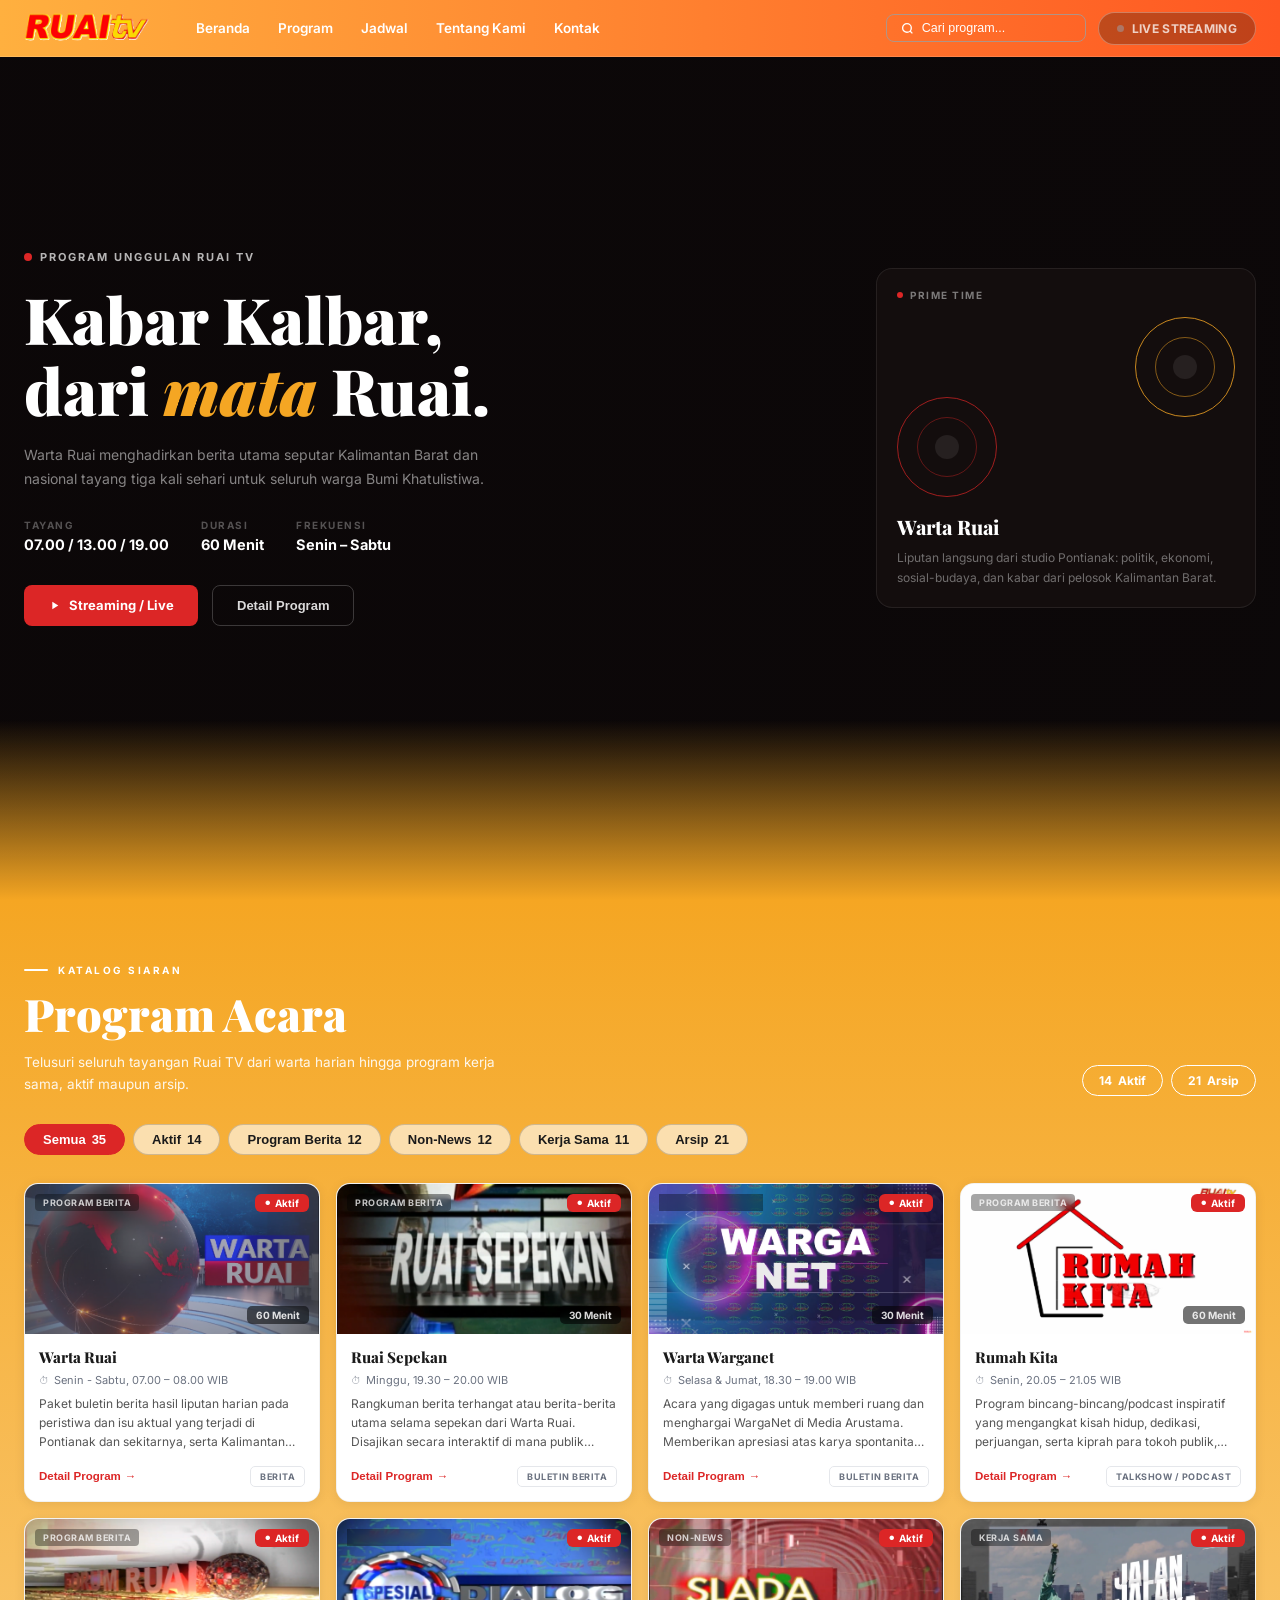
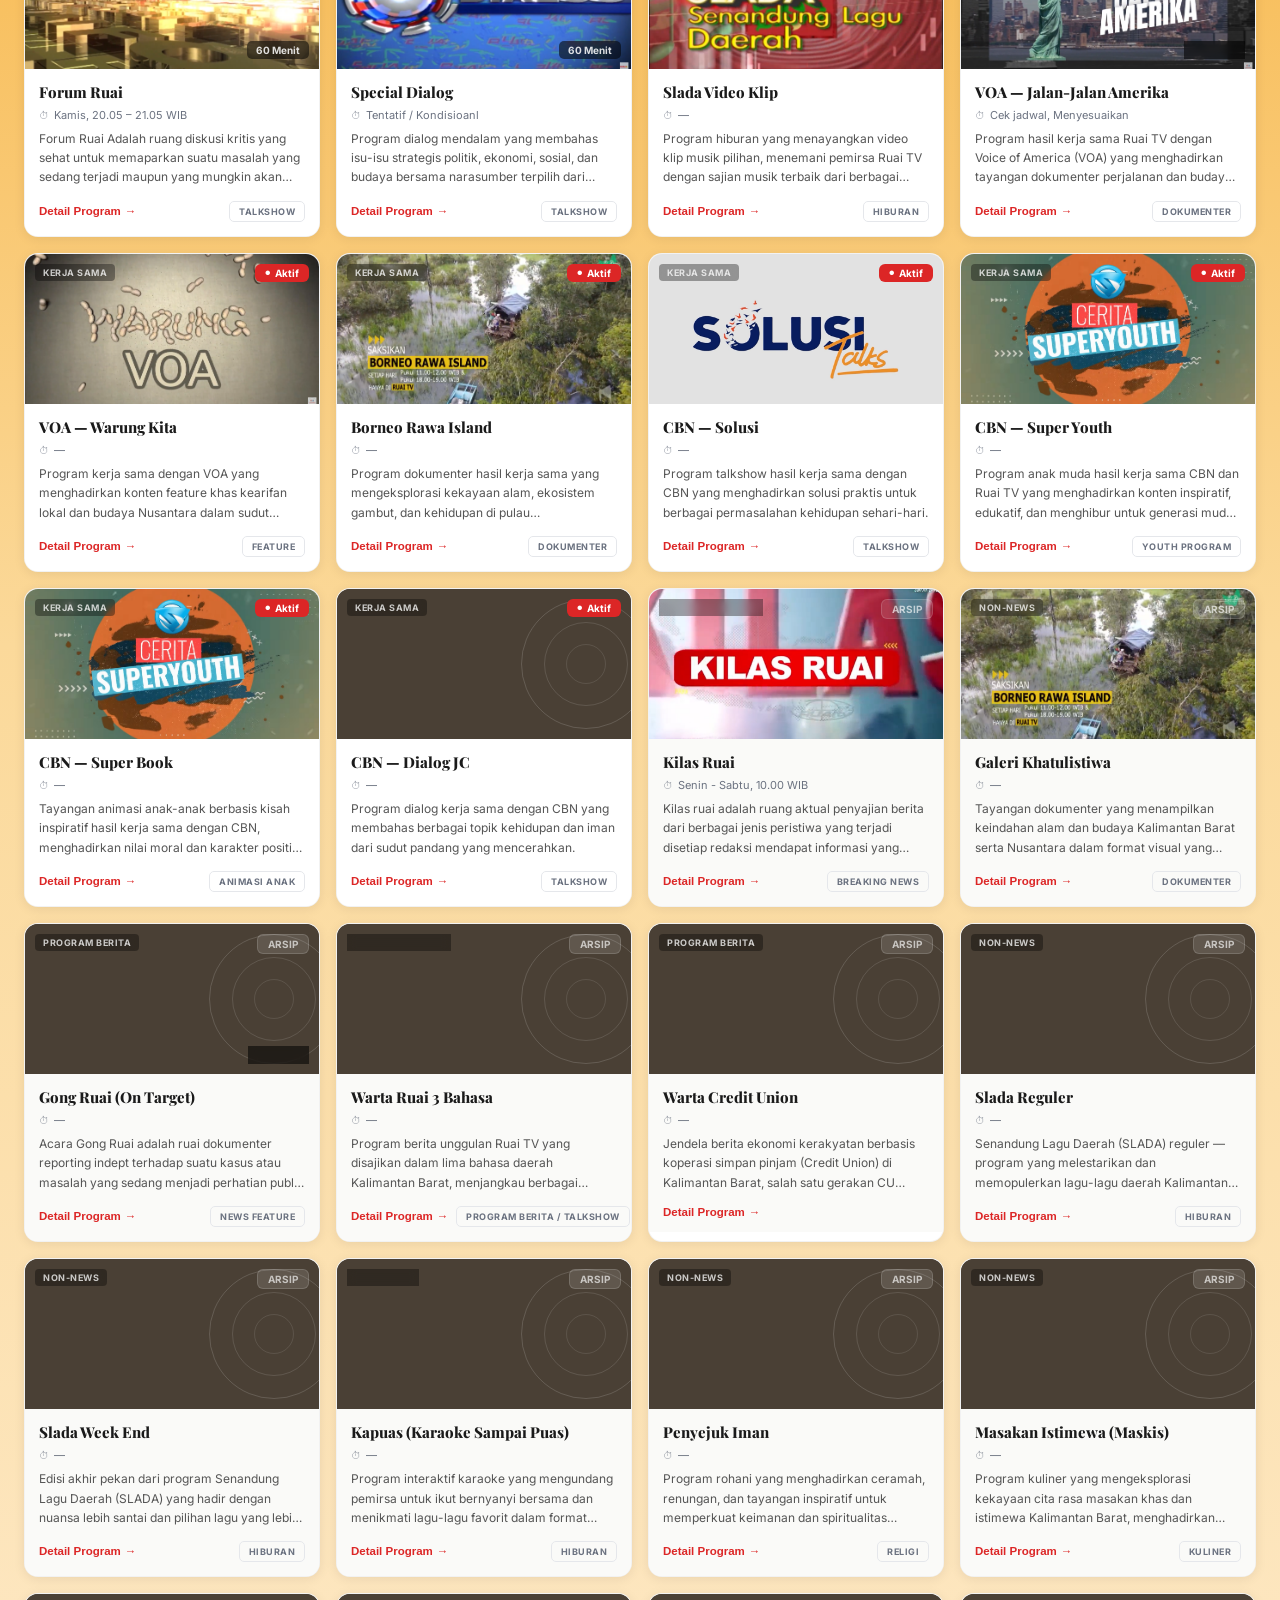
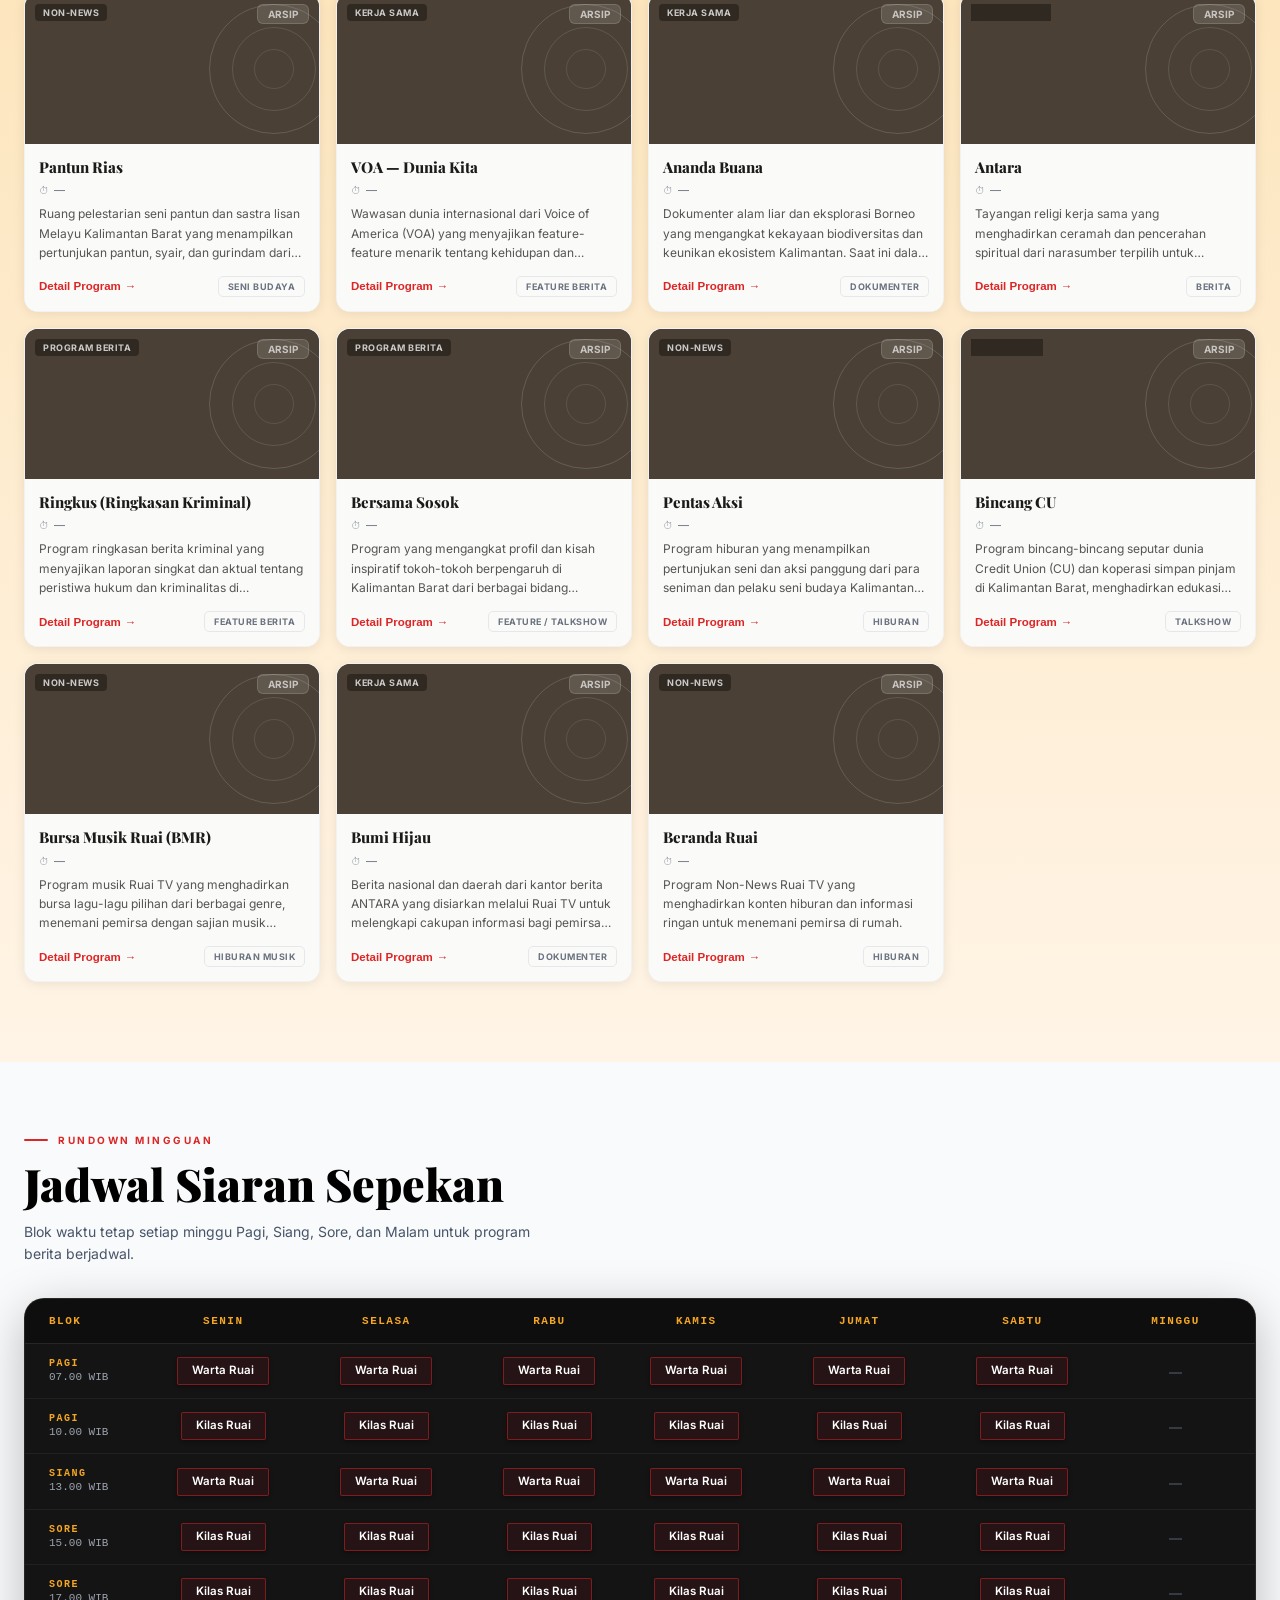
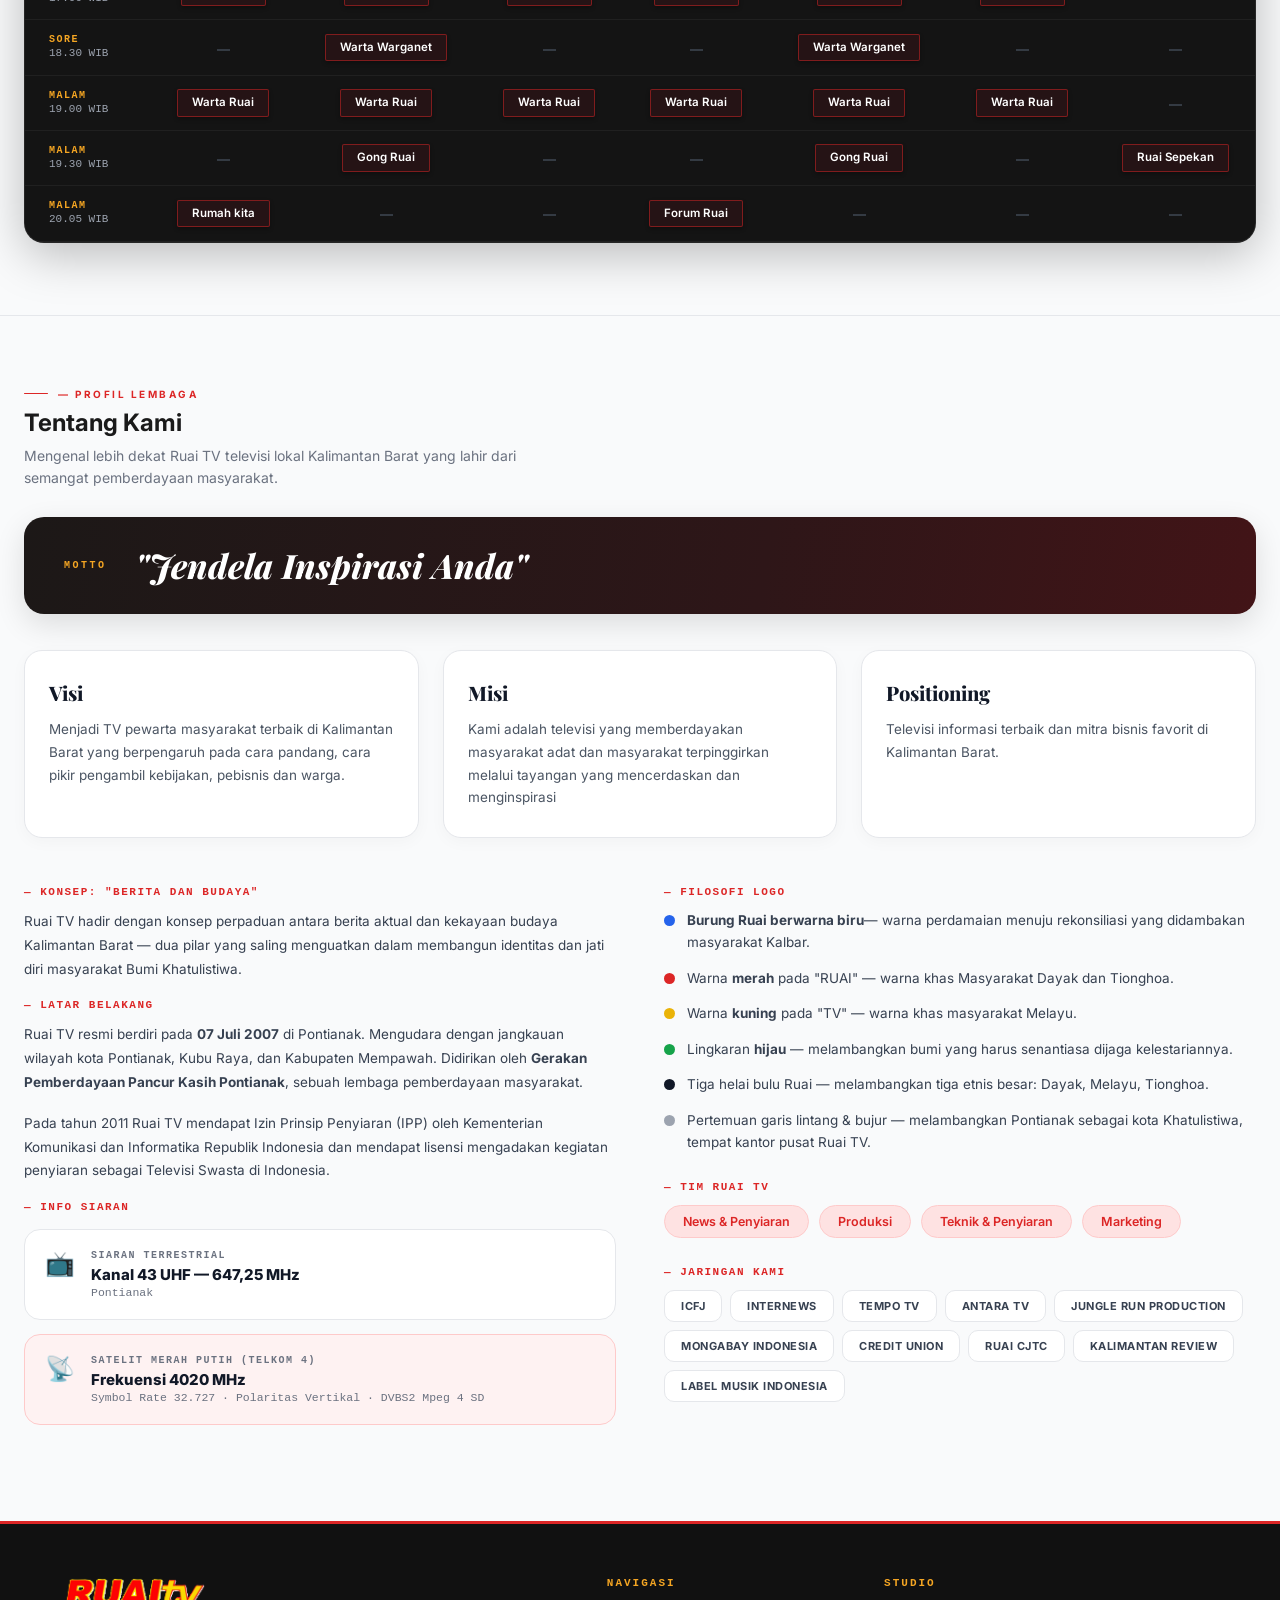
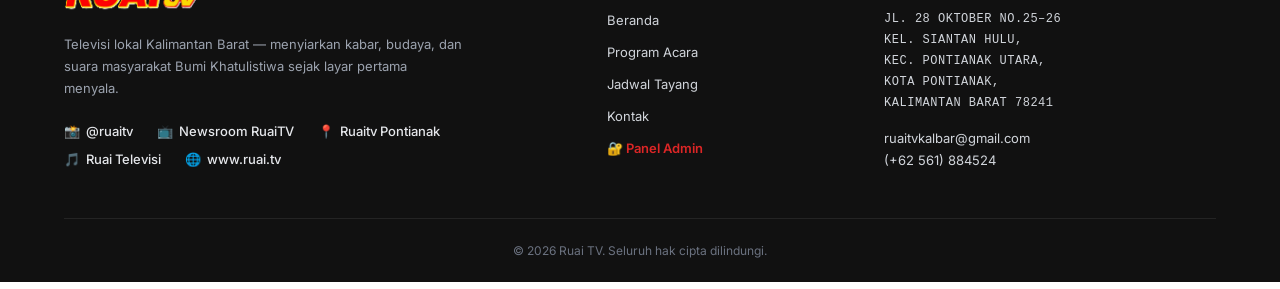
==== index.html @ 2580e32c "melakukan perubahan menyeluruh dari backend dan frontend" ====
<!DOCTYPE html>
<html lang="id">
<head>
  <meta charset="UTF-8" />
  <meta name="viewport" content="width=device-width, initial-scale=1.0" />
  <title>Ruai TV — Stasiun Televisi Kalimantan Barat | Kabar Kalbar dari Mata Ruai</title>
  <meta name="description" content="Ruai TV adalah stasiun televisi lokal terpercaya Kalimantan Barat. Saksikan berita terkini, program budaya, dan siaran langsung YouTube Ruai TV. Kanal 43 UHF & Satelit Telkom-4." />
  <meta name="keywords" content="Ruai TV, TV Kalimantan Barat, Berita Pontianak, Warta Ruai, Live Streaming Kalbar" />
  <meta property="og:title" content="Ruai TV — Kabar Kalbar dari Mata Ruai" />
  <meta property="og:description" content="Stasiun televisi lokal terpercaya Kalimantan Barat." />
  <meta property="og:image" content="assets/images/programs/Warta-Ruai.png" />
  <link rel="icon" href="assets/images/logo ruai.png" type="image/png" />

  <!-- Tailwind CDN -->
  <script src="https://cdn.tailwindcss.com"></script>
  <script>
    tailwind.config = {
      theme: { extend: { fontFamily: { sans: ['Inter','sans-serif'], display: ['Playfair Display','serif'] } } }
    }
  </script>

  <!-- Custom CSS -->
  <link rel="stylesheet" href="assets/css/style.css" />
</head>

<body>

<!-- ═══════════════════════════════════════
     NAVBAR (Loaded dynamically from includes/navbar.html)
═══════════════════════════════════════ -->
<div id="navbar-container"></div>



<!-- ═══════════════════════════════════════
     HERO — FEAT-02
═══════════════════════════════════════ -->
<section id="beranda" aria-label="Hero — Program Unggulan Warta Ruai">
  <!-- Background studio image -->
  <div class="hero-bg-img" aria-hidden="true"></div>
  
  <!-- Gradient fade to orange -->
  <div class="hero-bottom-fade" aria-hidden="true"></div>

  <div class="hero-inner">
    <!-- LEFT: Text content -->
    <div>
      <div class="hero-label">
        <span class="hero-label-dot"></span>
        PROGRAM UNGGULAN RUAI TV
      </div>

      <h1 class="hero-title">
        Kabar Kalbar,<br />dari <em>mata</em> Ruai.
      </h1>

      <p class="hero-desc">
        Warta Ruai menghadirkan berita utama seputar Kalimantan Barat dan
        nasional tayang tiga kali sehari untuk seluruh warga Bumi Khatulistiwa.
      </p>

      <!-- Schedule row -->
      <div class="hero-sched">
        <div class="hero-sched-item">
          <div class="hero-sched-label">Tayang</div>
          <div class="hero-sched-val">07.00 / 13.00 / 19.00</div>
        </div>
        <div class="hero-sched-item">
          <div class="hero-sched-label">Durasi</div>
          <div class="hero-sched-val">60 Menit</div>
        </div>
        <div class="hero-sched-item">
          <div class="hero-sched-label">Frekuensi</div>
          <div class="hero-sched-val">Senin – Sabtu</div>
        </div>
      </div>

      <!-- CTA -->
      <div class="hero-cta">
        <a href="https://www.youtube.com/@ruaitv/live" target="_blank" rel="noopener noreferrer"
           class="btn-hero-primary" id="hero-stream-btn" aria-label="Streaming Live Warta Ruai di YouTube">
          <svg width="13" height="13" viewBox="0 0 24 24" fill="currentColor" aria-hidden="true"><path d="M8 5v14l11-7z"/></svg>
          Streaming / Live
        </a>
        <button class="btn-hero-outline" id="hero-detail-btn" aria-label="Lihat detail program Warta Ruai">
          Detail Program
        </button>
      </div>
    </div>

    <!-- RIGHT: Prime Time card -->
    <div class="hero-primetime-card" aria-label="Program Prime Time Ruai TV">
      <div class="primetime-label">
        <span class="primetime-label-dot"></span>
        PRIME TIME
      </div>

      <!-- Concentric circles decoration -->
      <div class="primetime-circles">
        <!-- Gold circle group (top-right) -->
        <div style="position:absolute;top:0;right:0;">
          <div class="circle-group circle-gold">
            <div class="circle-outer">
              <div class="circle-inner">
                <div class="circle-core"></div>
              </div>
            </div>
          </div>
        </div>
        <!-- Red circle group (bottom-left) -->
        <div style="position:absolute;bottom:0;left:0;">
          <div class="circle-group circle-red">
            <div class="circle-outer">
              <div class="circle-inner">
                <div class="circle-core"></div>
              </div>
            </div>
          </div>
        </div>
      </div>

      <div class="primetime-info-title">Warta Ruai</div>
      <div class="primetime-info-desc">
        Liputan langsung dari studio Pontianak: politik, ekonomi,<br />
        sosial-budaya, dan kabar dari pelosok Kalimantan Barat.
      </div>
    </div>
  </div>
</section>


<!-- ═══════════════════════════════════════
     PROGRAM CATALOG — FEAT-03
═══════════════════════════════════════ -->
<section id="program" aria-label="Katalog Program Ruai TV">
  <div class="section-inner">

    <!-- Header -->
    <div class="section-header-row">
      <div>
        <div class="section-eyebrow-line">KATALOG SIARAN</div>
        <h2 class="section-title-dark">Program Acara</h2>
        <p class="section-sub-dark">
          Telusuri seluruh tayangan Ruai TV dari warta harian hingga program kerja sama,
          aktif maupun arsip.
        </p>
      </div>
      <div class="count-pills" aria-label="Jumlah program">
        <div class="count-pill" id="pill-aktif"><span id="total-aktif">15</span> Aktif</div>
        <div class="count-pill" id="pill-arsip"><span id="total-arsip">20</span> Arsip</div>
      </div>
    </div>

    <!-- Filter tabs -->
    <div class="filter-row" role="tablist" aria-label="Filter kategori program">
      <button class="filter-tab active" data-filter="semua"      id="tab-semua"      role="tab" aria-selected="true">Semua <span data-count="semua">34</span></button>
      <button class="filter-tab"        data-filter="aktif"      id="tab-aktif"      role="tab">Aktif <span data-count="aktif">15</span></button>
      <button class="filter-tab"        data-filter="berita"     id="tab-berita"     role="tab">Program Berita <span data-count="berita">12</span></button>
      <button class="filter-tab"        data-filter="non-news"   id="tab-non-news"   role="tab">Non-News <span data-count="non-news">11</span></button>
      <button class="filter-tab"        data-filter="kerja-sama" id="tab-kerja-sama" role="tab">Kerja Sama <span data-count="kerja-sama">11</span></button>
      <button class="filter-tab"        data-filter="arsip"      id="tab-arsip"      role="tab">Arsip <span data-count="arsip">20</span></button>
    </div>

    <!-- Grid (rendered by catalog.js) -->
    <div id="programs-grid" role="list" aria-label="Daftar program Ruai TV"></div>

    <!-- Empty state -->
    <div id="catalog-empty" style="display:none;text-align:center;padding:48px;color:#9CA3AF;">
      <div style="font-size:36px;margin-bottom:10px;">📭</div>
      <p>Tidak ada program untuk filter ini.</p>
    </div>

  </div>
</section>


<!-- ═══════════════════════════════════════
     JADWAL SIARAN — FEAT-05
═══════════════════════════════════════ -->
<section id="jadwal" aria-label="Jadwal Siaran Mingguan Ruai TV">
  <div class="section-inner">

    <div class="jadwal-header-row">
      <div>
        <div class="section-eyebrow-line">RUNDOWN MINGGUAN</div>
        <h2 class="section-title-dark">Jadwal Siaran Sepekan</h2>
        <p class="section-desc-sub">
          Blok waktu tetap setiap minggu Pagi, Siang, Sore, dan Malam untuk program berita berjadwal.
        </p>
      </div>
    </div>

    <div class="schedule-wrap">
      <div class="schedule-scroll" role="region" aria-label="Tabel jadwal siaran mingguan" tabindex="0">
        <table class="schedule-table" aria-label="Jadwal siaran mingguan Ruai TV">
          <thead>
            <tr>
              <th scope="col" class="th-blok">BLOK</th>
              <th scope="col">SENIN</th>
              <th scope="col">SELASA</th>
              <th scope="col">RABU</th>
              <th scope="col">KAMIS</th>
              <th scope="col">JUMAT</th>
              <th scope="col">SABTU</th>
              <th scope="col">MINGGU</th>
            </tr>
          </thead>
          <tbody id="schedule-body">
            <!-- Rendered by schedule.js -->
          </tbody>
        </table>
      </div>
      <div class="scroll-hint" aria-hidden="true">← Geser untuk melihat jadwal lengkap →</div>
    </div>

  </div>
</section>


<!-- ═══════════════════════════════════════
     TENTANG KAMI — FEAT-06
═══════════════════════════════════════ -->
<section id="tentang" aria-label="Profil dan Tentang Ruai TV Kalimantan Barat">
  <div class="section-inner">

    <div class="section-eyebrow-line">— PROFIL LEMBAGA</div>
    <h2 class="section-title-light" style="margin-bottom:8px;">Tentang Kami</h2>
    <p class="section-desc-sub" style="margin-bottom:28px;">
      Mengenal lebih dekat Ruai TV  televisi lokal Kalimantan Barat yang lahir dari semangat pemberdayaan masyarakat.
    </p>

    <!-- Motto Banner -->
    <div class="motto-banner">
      <span class="motto-tag">MOTTO</span>
      <h3 class="motto-text">"Jendela Inspirasi Anda"</h3>
    </div>

    <!-- 3 Cards: Visi / Misi / Positioning -->
    <div class="vmp-grid">
      <div class="vmp-card">
        <h4 class="vmp-title">Visi</h4>
        <p class="vmp-text">
          Menjadi TV pewarta masyarakat terbaik di Kalimantan Barat yang berpengaruh pada cara pandang, cara pikir pengambil kebijakan, pebisnis dan warga.
        </p>
      </div>

      <div class="vmp-card">
        <h4 class="vmp-title">Misi</h4>
        <p class="vmp-text">
          Kami adalah televisi yang memberdayakan masyarakat adat dan masyarakat terpinggirkan melalui tayangan yang mencerdaskan dan menginspirasi
        </p>
      </div>

      <div class="vmp-card">
        <h4 class="vmp-title">Positioning</h4>
        <p class="vmp-text">
          Televisi informasi terbaik dan mitra bisnis favorit di Kalimantan Barat.
        </p>
      </div>
    </div>

    <!-- 2 Column details -->
    <div class="tentang-detail-grid">
      <!-- Left Column -->
      <div class="tentang-col-left">
        
        <div class="tentang-subhead">— KONSEP: "BERITA DAN BUDAYA"</div>
        <p class="tentang-p">
          Ruai TV hadir dengan konsep perpaduan antara berita aktual dan kekayaan budaya Kalimantan Barat — dua pilar yang saling menguatkan dalam membangun identitas dan jati diri masyarakat Bumi Khatulistiwa.
        </p>

        <div class="tentang-subhead">— LATAR BELAKANG</div>
        <p class="tentang-p">
          Ruai TV resmi berdiri pada <strong>07 Juli 2007</strong> di Pontianak. Mengudara dengan jangkauan wilayah kota Pontianak, Kubu Raya, dan Kabupaten Mempawah. Didirikan oleh <strong>Gerakan Pemberdayaan Pancur Kasih Pontianak</strong>, sebuah lembaga pemberdayaan masyarakat.
        </p>
        <p class="tentang-p">
          Pada tahun 2011 Ruai TV mendapat Izin Prinsip Penyiaran (IPP) oleh Kementerian Komunikasi dan Informatika Republik Indonesia dan mendapat lisensi mengadakan kegiatan penyiaran sebagai Televisi Swasta di Indonesia.
        </p>

        <div class="tentang-subhead">— INFO SIARAN</div>
        <div class="info-siaran-grid">
          <!-- Card 1 Terrestrial -->
          <div class="siaran-card white-siaran-card">
            <div class="siaran-card-icon">📺</div>
            <div class="siaran-card-body">
              <div class="siaran-label">SIARAN TERRESTRIAL</div>
              <div class="siaran-main">Kanal 43 UHF — 647,25 MHz</div>
              <div class="siaran-sub">Pontianak</div>
            </div>
          </div>

          <!-- Card 2 Satellite -->
          <div class="siaran-card red-siaran-card">
            <div class="siaran-card-icon">📡</div>
            <div class="siaran-card-body">
              <div class="siaran-label text-red-600">SATELIT MERAH PUTIH (TELKOM 4)</div>
              <div class="siaran-main">Frekuensi 4020 MHz</div>
              <div class="siaran-sub">Symbol Rate 32.727 · Polaritas Vertikal · DVBS2 Mpeg 4 SD</div>
            </div>
          </div>
        </div>

      </div>

      <!-- Right Column -->
      <div class="tentang-col-right">
        
        <div class="tentang-subhead">— FILOSOFI LOGO</div>
        <ul class="filosofi-list">
          <li>
            <span class="dot dot-blue"></span>
            <span><strong>Burung Ruai berwarna biru</strong>— warna perdamaian menuju rekonsiliasi yang didambakan masyarakat Kalbar.</span>
          </li>
          <li>
            <span class="dot dot-red"></span>
            <span>Warna <strong>merah</strong> pada "RUAI" — warna khas Masyarakat Dayak dan Tionghoa.</span>
          </li>
          <li>
            <span class="dot dot-yellow"></span>
            <span>Warna <strong>kuning</strong> pada "TV" — warna khas masyarakat Melayu.</span>
          </li>
          <li>
            <span class="dot dot-green"></span>
            <span>Lingkaran <strong>hijau</strong> — melambangkan bumi yang harus senantiasa dijaga kelestariannya.</span>
          </li>
          <li>
            <span class="dot dot-black"></span>
            <span>Tiga helai bulu Ruai — melambangkan tiga etnis besar: Dayak, Melayu, Tionghoa.</span>
          </li>
          <li>
            <span class="dot dot-gray"></span>
            <span>Pertemuan garis lintang &amp; bujur — melambangkan Pontianak sebagai kota Khatulistiwa, tempat kantor pusat Ruai TV.</span>
          </li>
        </ul>

        <div class="tentang-subhead" style="margin-top:28px;">— TIM RUAI TV</div>
        <div class="tim-pills-wrap">
          <span class="tim-pill">News &amp; Penyiaran</span>
          <span class="tim-pill">Produksi</span>
          <span class="tim-pill">Teknik &amp; Penyiaran</span>
          <span class="tim-pill">Marketing</span>
        </div>

        <div class="tentang-subhead" style="margin-top:28px;">— JARINGAN KAMI</div>
        <div class="jaringan-pills-wrap">
          <span class="jaringan-pill">ICFJ</span>
          <span class="jaringan-pill">INTERNEWS</span>
          <span class="jaringan-pill">TEMPO TV</span>
          <span class="jaringan-pill">ANTARA TV</span>
          <span class="jaringan-pill">JUNGLE RUN PRODUCTION</span>
          <span class="jaringan-pill">MONGABAY INDONESIA</span>
          <span class="jaringan-pill">CREDIT UNION</span>
          <span class="jaringan-pill">RUAI CJTC</span>
          <span class="jaringan-pill">KALIMANTAN REVIEW</span>
          <span class="jaringan-pill">LABEL MUSIK INDONESIA</span>
        </div>

      </div>
    </div>

  </div>
</section>


<!-- ═══════════════════════════════════════
     FOOTER (Loaded dynamically from includes/footer.html)
═══════════════════════════════════════ -->
<div id="footer-container"></div>



<!-- ═══════════════════════════════════════
     MODAL DETAIL PROGRAM — FEAT-04
═══════════════════════════════════════ -->
<div id="program-modal" class="modal-overlay" role="dialog" aria-modal="true" aria-labelledby="modal-title">
  <div id="modal-box" class="modal-box" role="document">
    <!-- Header -->
    <div id="modal-head" class="modal-head aktif">
      <button id="modal-close-btn" class="modal-close-btn" aria-label="Tutup detail program">✕</button>
      <div class="modal-cat-row">
        <span id="modal-cat-label" class="modal-cat-label">PROGRAM BERITA</span>
        <span id="modal-status-badge" class="modal-status-badge aktif">AKTIF</span>
      </div>
      <h2 id="modal-title" class="modal-program-title">Judul Program</h2>
      <div id="modal-meta" class="modal-program-meta">Format: — · Durasi: —</div>
    </div>
    <!-- Body -->
    <div class="modal-body">
      <img id="modal-thumb" class="modal-thumb" src="" alt="" />
      
      <!-- Video Bumper Promosi (YouTube Embed) -->
      <div id="modal-video-wrap" style="display:none; margin-bottom: 20px; border-radius: 10px; overflow: hidden; position: relative; padding-top: 56.25%; background: #000; box-shadow: 0 4px 16px rgba(0,0,0,0.2);">
        <iframe id="modal-video-iframe" style="position: absolute; top:0; left:0; width:100%; height:100%; border:0;" allow="accelerometer; autoplay; clipboard-write; encrypted-media; gyroscope; picture-in-picture" allowfullscreen></iframe>
      </div>

      <div class="jadwal-label">JADWAL TAYANG</div>
      <div class="jadwal-grid" role="list">
        <div id="slot-pagi"  class="jadwal-slot kosong-slot" role="listitem"></div>
        <div id="slot-siang" class="jadwal-slot kosong-slot" role="listitem"></div>
        <div id="slot-malam" class="jadwal-slot kosong-slot" role="listitem"></div>
      </div>
      <div class="sinopsis-label">SINOPSIS</div>
      <p id="modal-sinopsis" class="sinopsis-text"></p>
      <button id="modal-cta" class="btn-streaming" style="display:none;" aria-label="Streaming program ini di YouTube">
        <svg width="16" height="16" viewBox="0 0 24 24" fill="currentColor"><path d="M8 5v14l11-7z"/></svg>
        Streaming / Live
      </button>
    </div>
  </div>
</div>

<!-- Scroll to top -->
<button id="scroll-top" aria-label="Kembali ke atas">
  <svg width="17" height="17" viewBox="0 0 24 24" fill="currentColor"><path d="M7.41 15.41L12 10.83l4.59 4.58L18 14l-6-6-6 6z"/></svg>
</button>

<!-- Scripts -->
<script src="https://cdn.jsdelivr.net/npm/sweetalert2@11"></script>
<script src="assets/js/main.js"></script>
<script src="assets/js/catalog.js"></script>
<script src="assets/js/schedule.js"></script>

</body>
</html>
---- assets/css/style.css ----
/* ============================================================
   RUAI TV — style.css (Rebuilt v3, Pixel-Perfect to Figma)
   ============================================================ */

@import url('https://fonts.googleapis.com/css2?family=Inter:wght@300;400;500;600;700;800;900&family=Playfair+Display:ital,wght@0,700;0,800;0,900;1,700;1,800;1,900&display=swap');

/* ─── CSS Variables ──────────────────────────────────────── */
:root {
  --red:        #DC2626;
  --red-hover:  #B91C1C;
  --orange:     #F5A623;
  --orange-bg:  #F5A623;
  --gold:       #F5A623;
  --dark:       #1A1A1A;
  --dark-hero:  #0C0809;
  --dark-card:  #4B4535;   /* arsip card bg */
  --cream:      #FFF4E6;
  --white:      #FFFFFF;
  --gray-muted: #6B7280;
  --gray-light: #F3F4F6;
  --gray-bdr:   #E5E7EB;

  /* Page gradient stops (hero → catalog → white) */
  --page-grad: linear-gradient(
    to bottom,
    #0C0809 0%,
    #0C0809 100vh,
    #F5A623 100vh,
    #F5A623 200vh,
    #FFF4E6 300vh
  );

  --ease: all 0.22s cubic-bezier(0.4, 0, 0.2, 1);
  --r: 14px;
}

/* ─── Reset ──────────────────────────────────────────────── */
*, *::before, *::after { box-sizing: border-box; margin: 0; padding: 0; }
html { scroll-behavior: smooth; -webkit-font-smoothing: antialiased; }
body {
  font-family: 'Inter', -apple-system, sans-serif;
  background: var(--white);
  color: var(--dark);
  overflow-x: hidden;
}

/* ════════════════════════════════════════════════════════════
   NAVBAR
════════════════════════════════════════════════════════════ */
#navbar {
  position: fixed;
  top: 0; left: 0; right: 0;
  z-index: 200;
  background: linear-gradient(90deg, #FFB03F 0%, #FF5722 100%);
  transition: background 0.3s ease, box-shadow 0.3s ease;
}

#navbar.scrolled {
  background: linear-gradient(90deg, #FFB03F 0%, #FF5722 100%);
  box-shadow: 0 4px 20px rgba(0,0,0,0.2);
}

.nav-inner {
  max-width: 1280px;
  margin: 0 auto;
  padding: 0 24px;
  height: 56px;
  display: flex;
  align-items: center;
  gap: 32px;
}

/* Logo */
.nav-logo {
  display: flex;
  align-items: center;
  text-decoration: none;
  flex-shrink: 0;
}

.nav-logo img { height: 32px; width: auto; object-fit: contain; }

/* Links */
.nav-links {
  display: flex;
  align-items: center;
  gap: 0;
  list-style: none;
  flex: 1;
}

.nav-links a {
  display: block;
  padding: 6px 14px;
  font-size: 13.5px;
  font-weight: 600;
  color: #ffffff;
  text-decoration: none;
  border-radius: 6px;
  transition: var(--ease);
}

.nav-links a:hover { background: rgba(0,0,0,0.07); }

/* Search bar */
.nav-search-wrap {
  display: flex;
  align-items: center;
  gap: 8px;
  background: rgb(255, 255, 255);
  background: transparent 50%;
  border: 1.5px solid rgba(158, 158, 158, 0.8);
  border-radius: 8px;
  padding: 6px 14px;
  flex-shrink: 0;
  width: 200px;
}

.nav-search-wrap svg { color: #ffffff; flex-shrink: 0; }

.nav-search-wrap input {
  border: none;
  background: transparent;
  font-size: 12.5px;
  color: #ffffff;
  width: 100%;
  outline: none;
}

.nav-search-wrap input::placeholder { color: #ffffff; }

/* Live button */
.btn-live-nav {
  display: flex;
  align-items: center;
  gap: 8px;
  background: var(--red);
  color: white;
  font-size: 12px;
  font-weight: 700;
  letter-spacing: 0.3px;
  padding: 8px 18px;
  border-radius: 20px;
  border: none;
  cursor: pointer;
  text-decoration: none;
  white-space: nowrap;
  flex-shrink: 0;
  transition: var(--ease);
}

.btn-live-nav:hover { background: var(--red-hover); transform: translateY(-1px); }

/* Live Indicator Active State */
.btn-live-nav.is-live {
  background: #DC2626;
  color: #FFFFFF;
  animation: pulse-live 2s infinite;
}

.btn-live-nav.is-live .live-dot {
  background: #FFFFFF;
  animation: blink 0.8s ease-in-out infinite;
  box-shadow: 0 0 6px #FFFFFF;
}

/* Live Indicator Offline State */
.btn-live-nav.is-offline {
  background: rgba(0, 0, 0, 0.25);
  border: 1px solid rgba(255, 255, 255, 0.3);
  color: rgba(255, 255, 255, 0.75);
  box-shadow: none;
}

.btn-live-nav.is-offline .live-dot {
  background: #9CA3AF;
  animation: none;
  opacity: 0.5;
}

.live-dot {
  width: 7px; height: 7px;
  border-radius: 50%;
  background: white;
  animation: blink 1.4s ease-in-out infinite;
  flex-shrink: 0;
}

@keyframes blink {
  0%, 100% { opacity: 1; }
  50%       { opacity: 0.2; }
}

@keyframes pulse-live {
  0% { box-shadow: 0 0 0 0 rgba(220, 38, 38, 0.7); }
  70% { box-shadow: 0 0 0 10px rgba(220, 38, 38, 0); }
  100% { box-shadow: 0 0 0 0 rgba(220, 38, 38, 0); }
}

/* Mobile toggle */
.menu-toggle {
  display: none;
  flex-direction: column;
  gap: 4.5px;
  padding: 8px;
  background: none;
  border: none;
  cursor: pointer;
  margin-left: auto;
}
.menu-toggle span { display: block; width: 20px; height: 2px; background: #FFFFFF; border-radius: 2px; }

#mobile-menu {
  background: linear-gradient(90deg, #FFB03F 0%, #FF5722 100%);
  border-top: 1px solid rgba(255,255,255,0.15);
  max-height: 0;
  overflow: hidden;
  transition: max-height 0.3s ease;
}

#mobile-menu.open { max-height: 320px; }
#mobile-menu a {
  display: block;
  padding: 12px 24px;
  font-size: 14px;
  font-weight: 600;
  color: #FFFFFF;
  text-decoration: none;
  border-bottom: 1px solid rgba(255,255,255,0.1);
}
#mobile-menu a:hover { background: rgba(255,255,255,0.1); }


/* ════════════════════════════════════════════════════════════
   HERO SECTION
════════════════════════════════════════════════════════════ */
#beranda {
  position: relative;
  min-height: 100vh;
  background: var(--dark-hero);
  overflow: hidden;
  display: flex;
  flex-direction: column;
}

/* Background image / video placeholder */
.hero-bg-img {
  position: absolute;
  inset: 0;
  background: url('../images/programs/warta-ruai.jpg') center/cover no-repeat;
  opacity: 0.22;
  z-index: 0;
}

/* Dark gradient overlay */
.hero-bg-img::after {
  content: '';
  position: absolute;
  inset: 0;
  background: linear-gradient(100deg, rgba(10,5,5,0.97) 0%, rgba(10,5,5,0.65) 55%, rgba(10,5,5,0.25) 100%);
}

/* Bottom fade → orange */
.hero-bottom-fade {
  position: absolute;
  bottom: 0; left: 0; right: 0;
  height: 180px;
  background: linear-gradient(to bottom, transparent 0%, var(--orange) 100%);
  z-index: 2;
  pointer-events: none;
}

.hero-inner {
  position: relative;
  z-index: 3;
  max-width: 1280px;
  margin: 0 auto;
  padding: 96px 24px 120px;
  display: grid;
  grid-template-columns: 1fr 380px;
  gap: 48px;
  align-items: center;
  width: 100%;
  flex: 1;
}

/* Left */
.hero-label {
  display: flex;
  align-items: center;
  gap: 8px;
  font-size: 11px;
  font-weight: 700;
  letter-spacing: 2px;
  text-transform: uppercase;
  color: rgba(255,255,255,0.7);
  margin-bottom: 20px;
}

.hero-label-dot {
  width: 8px; height: 8px;
  border-radius: 50%;
  background: var(--red);
  animation: blink 1.4s ease-in-out infinite;
}

h1.hero-title {
  font-family: 'Playfair Display', Georgia, serif;
  font-size: clamp(2.8rem, 5vw, 4rem);
  font-weight: 900;
  color: white;
  line-height: 1.1;
  margin-bottom: 18px;
}

h1.hero-title em {
  font-style: italic;
  color: var(--gold);
}

.hero-desc {
  font-size: 14px;
  color: rgba(255,255,255,0.5);
  line-height: 1.7;
  max-width: 480px;
  margin-bottom: 28px;
}

/* Schedule row */
.hero-sched {
  display: flex;
  flex-wrap: wrap;
  gap: 32px;
  margin-bottom: 32px;
}

.hero-sched-label {
  font-size: 10px;
  font-weight: 700;
  letter-spacing: 1.5px;
  text-transform: uppercase;
  color: rgba(255,255,255,0.3);
  margin-bottom: 5px;
}

.hero-sched-val {
  font-size: 14.5px;
  font-weight: 700;
  color: white;
}

/* CTA buttons */
.hero-cta { display: flex; gap: 14px; flex-wrap: wrap; }

.btn-hero-primary {
  display: inline-flex;
  align-items: center;
  gap: 8px;
  background: var(--red);
  color: white;
  font-size: 13px;
  font-weight: 700;
  padding: 12px 24px;
  border-radius: 8px;
  border: none;
  cursor: pointer;
  text-decoration: none;
  transition: var(--ease);
}

.btn-hero-primary:hover { background: var(--red-hover); transform: translateY(-2px); box-shadow: 0 8px 24px rgba(220,38,38,0.4); }

.btn-hero-outline {
  display: inline-flex;
  align-items: center;
  gap: 8px;
  background: transparent;
  color: rgba(255,255,255,0.85);
  font-size: 13px;
  font-weight: 600;
  padding: 12px 24px;
  border-radius: 8px;
  border: 1.5px solid rgba(255,255,255,0.2);
  cursor: pointer;
  text-decoration: none;
  transition: var(--ease);
}

.btn-hero-outline:hover { border-color: rgba(255,255,255,0.5); background: rgba(255,255,255,0.06); }

/* Right — Prime Time card */
.hero-primetime-card {
  background: rgba(20,15,15,0.9);
  border: 1px solid rgba(255,255,255,0.08);
  border-radius: 16px;
  padding: 20px;
  backdrop-filter: blur(12px);
  -webkit-backdrop-filter: blur(12px);
  position: relative;
  overflow: hidden;
}

.primetime-label {
  display: flex;
  align-items: center;
  gap: 7px;
  font-size: 10px;
  font-weight: 700;
  letter-spacing: 1.5px;
  text-transform: uppercase;
  color: rgba(255,255,255,0.45);
  margin-bottom: 16px;
}

.primetime-label-dot {
  width: 6px; height: 6px;
  border-radius: 50%;
  background: var(--red);
  animation: blink 1.4s ease-in-out infinite;
}

/* Concentric circle decoration */
.primetime-circles {
  position: relative;
  height: 180px;
  display: flex;
  align-items: center;
  justify-content: space-between;
  margin-bottom: 16px;
}

.circle-group {
  position: relative;
  display: flex;
  align-items: center;
  justify-content: center;
}

.circle-outer {
  width: 100px; height: 100px;
  border-radius: 50%;
  border: 1.5px solid;
  display: flex;
  align-items: center;
  justify-content: center;
}

.circle-inner {
  width: 60px; height: 60px;
  border-radius: 50%;
  border: 1.5px solid;
  display: flex;
  align-items: center;
  justify-content: center;
}

.circle-core {
  width: 24px; height: 24px;
  border-radius: 50%;
  background: rgba(255,255,255,0.08);
}

.circle-red .circle-outer  { border-color: rgba(220,38,38,0.7); }
.circle-red .circle-inner  { border-color: rgba(220,38,38,0.4); }

.circle-gold .circle-outer { border-color: rgba(245,166,35,0.8); }
.circle-gold .circle-inner { border-color: rgba(245,166,35,0.5); }

.primetime-info-title {
  font-family: 'Playfair Display', serif;
  font-size: 20px;
  font-weight: 800;
  color: white;
  margin-bottom: 8px;
}

.primetime-info-desc {
  font-size: 12px;
  color: rgba(255,255,255,0.4);
  line-height: 1.65;
}


/* ════════════════════════════════════════════════════════════
   PROGRAM SECTION  — background orange → cream
════════════════════════════════════════════════════════════ */
#program {
  background: linear-gradient(to bottom, var(--orange) 0%, #FBD99A 40%, #FFF4E6 100%);
  padding: 64px 0 80px;
}

.section-inner {
  max-width: 1280px;
  margin: 0 auto;
  padding: 0 24px;
}

/* Section eyebrow default */
.section-eyebrow-line {
  display: flex;
  align-items: center;
  gap: 10px;
  font-size: 10px;
  font-weight: 700;
  letter-spacing: 2.5px;
  text-transform: uppercase;
  color: var(--red);
  margin-bottom: 8px;
}

.section-eyebrow-line::before {
  content: '';
  display: inline-block;
  width: 24px;
  height: 1.5px;
  background: var(--red);
  border-radius: 2px;
}

.section-title-dark {
  font-family: 'Playfair Display', Georgia, serif;
  font-size: clamp(2rem, 4vw, 2.8rem);
  font-weight: 900;
  color: #0F172A;
  margin-bottom: 8px;
}

.section-sub-dark {
  font-size: 13.5px;
  color: #475569;
  line-height: 1.65;
  max-width: 480px;
}

/* ─── 1. KATALOG SIARAN SECTION (#program) — Serba Putih ─── */
#program .section-eyebrow-line {
  color: #FFFFFF !important;
}

#program .section-eyebrow-line::before {
  background: #FFFFFF !important;
}

#program .section-title-dark {
  color: #FFFFFF !important;
}

#program .section-sub-dark {
  color: rgba(255, 255, 255, 0.9) !important;
}

/* ─── 2. JADWAL SIARAN SECTION (#jadwal) — Rundown Merah, Title Hitam ─── */
#jadwal .section-eyebrow-line {
  color: var(--red) !important;
}

#jadwal .section-eyebrow-line::before {
  background: var(--red) !important;
}

#jadwal .section-title-dark {
  color: #000000 !important;
}

#jadwal .section-desc-sub {
  color: #475569 !important;
}

.section-header-row {
  display: flex;
  align-items: flex-end;
  justify-content: space-between;
  gap: 20px;
  margin-bottom: 28px;
  flex-wrap: wrap;
}

/* Count pills */
.count-pills { display: flex; gap: 8px; flex-shrink: 0; }

.count-pill {
  display: inline-flex;
  align-items: center;
  gap: 6px;
  padding: 7px 16px;
  border-radius: 20px;
  font-size: 12px;
  font-weight: 700;
  border: 1.5px solid rgb(255, 255, 255);
  background: transparent;
  color: rgb(255, 255, 255);
  cursor: default;
}

/* Filter row */
.filter-row {
  display: flex;
  flex-wrap: wrap;
  gap: 8px;
  margin-bottom: 28px;
}

.filter-tab {
  display: inline-flex;
  align-items: center;
  gap: 6px;
  padding: 7px 18px;
  border-radius: 20px;
  font-size: 13px;
  font-weight: 600;
  border: 1.5px solid rgba(0,0,0,0.18);
  background: rgba(255,255,255,0.6);
  color: var(--dark);
  cursor: pointer;
  transition: var(--ease);
  white-space: nowrap;
}

.filter-tab:hover { border-color: rgba(0,0,0,0.3); background: rgba(255,255,255,0.8); }

.filter-tab.active {
  background: var(--red);
  border-color: var(--red);
  color: white;
}

/* ─── PROGRAM GRID ─── */
#programs-grid {
  display: grid;
  grid-template-columns: repeat(4, 1fr);
  gap: 16px;
}

@media (max-width: 1100px) { #programs-grid { grid-template-columns: repeat(3, 1fr); } }
@media (max-width: 720px)  { #programs-grid { grid-template-columns: repeat(2, 1fr); } }
@media (max-width: 480px)  { #programs-grid { grid-template-columns: 1fr; } }

/* ─── Program Card ─── */
.program-card {
  background: white;
  border-radius: var(--r);
  overflow: hidden;
  box-shadow: 0 2px 12px rgba(0,0,0,0.08);
  cursor: pointer;
  transition: var(--ease);
  animation: cardIn 0.3s ease both;
  border: 1px solid rgba(0,0,0,0.05);
}

@keyframes cardIn {
  from { opacity: 0; transform: translateY(10px); }
  to   { opacity: 1; transform: translateY(0); }
}

.program-card:hover { transform: translateY(-4px); box-shadow: 0 10px 32px rgba(0,0,0,0.14); }
.program-card.hidden { display: none; }

/* Card Image Area */
.card-img-area {
  position: relative;
  height: 150px;
  overflow: hidden;
  background: #4A4035;
}

/* Actual thumbnail when available */
.card-img-area img.card-thumb {
  width: 100%;
  height: 100%;
  object-fit: cover;
  display: block;
  transition: transform 0.3s ease;
}

.program-card:hover .card-img-area img.card-thumb { transform: scale(1.04); }

/* No-image placeholder (arsip/no thumb) */
.card-no-thumb {
  width: 100%;
  height: 100%;
  background: #4A4035;
  display: flex;
  align-items: center;
  justify-content: center;
  position: relative;
  overflow: hidden;
}

/* Concentric circle in placeholder */
.card-circle-deco {
  position: absolute;
  right: -20px;
  top: 50%;
  transform: translateY(-50%);
  width: 130px;
  height: 130px;
  border-radius: 50%;
  border: 1px solid rgba(255,255,255,0.15);
  display: flex;
  align-items: center;
  justify-content: center;
}

.card-circle-deco::before {
  content: '';
  position: absolute;
  inset: 22px;
  border-radius: 50%;
  border: 1px solid rgba(255,255,255,0.12);
}

.card-circle-deco::after {
  content: '';
  position: absolute;
  inset: 44px;
  border-radius: 50%;
  border: 1px solid rgba(255,255,255,0.1);
}

/* Duration pill (bottom-right of image) */
.card-duration-pill {
  position: absolute;
  bottom: 10px;
  right: 10px;
  background: rgba(0,0,0,0.55);
  color: rgba(255,255,255,0.85);
  font-size: 10px;
  font-weight: 700;
  padding: 3px 9px;
  border-radius: 5px;
  backdrop-filter: blur(4px);
}

/* Category badge (top-left) */
.card-cat-badge {
  position: absolute;
  top: 10px;
  left: 10px;
  font-size: 9px;
  font-weight: 700;
  letter-spacing: 0.5px;
  text-transform: uppercase;
  color: rgba(255,255,255,0.75);
  background: rgba(0,0,0,0.35);
  padding: 3px 8px;
  border-radius: 4px;
  backdrop-filter: blur(4px);
}

/* Status badge (top-right) */
.card-status-badge {
  position: absolute;
  top: 10px;
  right: 10px;
  display: flex;
  align-items: center;
  gap: 5px;
  font-size: 10px;
  font-weight: 700;
  padding: 3px 10px;
  border-radius: 6px;
}

.card-status-badge.aktif {
  background: var(--red);
  color: white;
}

.card-status-badge.aktif::before {
  content: '●';
  font-size: 6px;
}

.card-status-badge.arsip {
  background: rgba(255,255,255,0.12);
  color: rgba(255,255,255,0.65);
  border: 1px solid rgba(255,255,255,0.15);
}

/* Card body */
.card-body {
  padding: 14px 14px 14px;
  background: white;
}

/* Arsip card has light off-white body */
.program-card.arsip-card .card-body { background: #FAFAF8; }

.card-title {
  font-family: 'Playfair Display', Georgia, serif;
  font-size: 15px;
  font-weight: 800;
  color: var(--dark);
  line-height: 1.3;
  margin-bottom: 6px;
}

.card-schedule {
  display: flex;
  align-items: center;
  gap: 5px;
  font-size: 11px;
  color: var(--gray-muted);
  margin-bottom: 7px;
}

.card-schedule-icon { font-size: 10px; opacity: 0.6; }

.card-desc {
  font-size: 12px;
  color: #555;
  line-height: 1.6;
  margin-bottom: 14px;
  /* 3 lines clamp */
  display: -webkit-box;
  -webkit-line-clamp: 3;
  line-clamp: 3; /* standard property for future compatibility */
  -webkit-box-orient: vertical;
  overflow: hidden;
}

.card-footer {
  display: flex;
  align-items: center;
  justify-content: space-between;
  gap: 8px;
}

.btn-detail-card {
  font-size: 11.5px;
  font-weight: 700;
  color: var(--red);
  background: none;
  border: none;
  cursor: pointer;
  padding: 0;
  display: flex;
  align-items: center;
  gap: 4px;
  transition: color 0.2s ease;
  text-decoration: none;
  white-space: nowrap;
}

.btn-detail-card:hover { color: var(--red-hover); }
.btn-detail-card::after { content: ' →'; }

.card-format-pill {
  font-size: 9px;
  font-weight: 700;
  text-transform: uppercase;
  letter-spacing: 0.5px;
  padding: 4px 9px;
  border-radius: 5px;
  border: 1px solid var(--gray-bdr);
  color: var(--gray-muted);
  white-space: nowrap;
  flex-shrink: 0;
}


/* ════════════════════════════════════════════════════════════
   MODAL  
════════════════════════════════════════════════════════════ */
.modal-overlay {
  position: fixed;
  inset: 0;
  background: rgba(0,0,0,0.6);
  backdrop-filter: blur(8px);
  -webkit-backdrop-filter: blur(8px);
  z-index: 500;
  display: flex;
  align-items: center;
  justify-content: center;
  padding: 16px;
  opacity: 0;
  visibility: hidden;
  transition: opacity 0.3s ease, visibility 0.3s ease;
}

.modal-overlay.open { opacity: 1; visibility: visible; }

.modal-box {
  background: white;
  border-radius: 20px;
  width: 100%;
  max-width: 640px;
  max-height: 90vh;
  overflow-y: auto;
  box-shadow: 0 24px 80px rgba(0,0,0,0.4);
  transform: scale(0.9) translateY(20px);
  transition: transform 0.35s cubic-bezier(0.34,1.56,0.64,1);
  scrollbar-width: thin;
  scrollbar-color: var(--red) transparent;
}

.modal-overlay.open .modal-box { transform: scale(1) translateY(0); }

.modal-box::-webkit-scrollbar { width: 4px; }
.modal-box::-webkit-scrollbar-thumb { background: var(--red); border-radius: 4px; }

/* Header */
.modal-head {
  padding: 22px 22px 18px;
  border-radius: 20px 20px 0 0;
  position: relative;
}

.modal-head.aktif { background: linear-gradient(135deg, #FF7A3A 0%, #DC2626 100%); }
.modal-head.arsip  { background: linear-gradient(135deg, #3A3530 0%, #221F1C 100%); }

.modal-close-btn {
  position: absolute;
  top: 14px; right: 14px;
  width: 30px; height: 30px;
  border-radius: 50%;
  background: rgba(255,255,255,0.18);
  border: none;
  color: white;
  cursor: pointer;
  font-size: 15px;
  display: flex;
  align-items: center;
  justify-content: center;
  transition: background 0.2s;
}

.modal-close-btn:hover { background: rgba(255,255,255,0.3); }

.modal-cat-row {
  display: flex;
  align-items: center;
  gap: 10px;
  margin-bottom: 8px;
}

.modal-cat-label {
  font-size: 10px;
  font-weight: 700;
  letter-spacing: 1.5px;
  text-transform: uppercase;
  color: rgba(255,255,255,0.55);
}

.modal-status-badge {
  display: inline-flex;
  align-items: center;
  gap: 5px;
  font-size: 9.5px;
  font-weight: 800;
  letter-spacing: 0.8px;
  text-transform: uppercase;
  padding: 3px 10px;
  border-radius: 5px;
}

.modal-status-badge.aktif { background: rgba(255,255,255,0.18); color: white; border: 1px solid rgba(255,255,255,0.3); }
.modal-status-badge.aktif::before { content: '● '; font-size: 6px; color: #FCD34D; }
.modal-status-badge.arsip { background: rgba(255,255,255,0.08); color: rgba(255,255,255,0.5); border: 1px solid rgba(255,255,255,0.12); }

.modal-program-title {
  font-family: 'Playfair Display', serif;
  font-size: 24px;
  font-weight: 900;
  color: white;
  line-height: 1.2;
  margin-bottom: 6px;
}

.modal-program-meta { font-size: 12px; color: rgba(255,255,255,0.55); }

/* Body */
.modal-body { padding: 22px; }

.modal-thumb {
  width: 100%;
  aspect-ratio: 16/9;
  object-fit: cover;
  border-radius: 10px;
  background: #EEE;
  display: block;
  margin-bottom: 20px;
}

.jadwal-label {
  font-size: 9.5px;
  font-weight: 700;
  letter-spacing: 2px;
  text-transform: uppercase;
  color: var(--gray-muted);
  margin-bottom: 10px;
}

.jadwal-grid {
  display: grid;
  grid-template-columns: repeat(3,1fr);
  gap: 10px;
  margin-bottom: 20px;
}

.jadwal-slot {
  border-radius: 10px;
  padding: 14px 10px;
  text-align: center;
}

.jadwal-slot.aktif-slot {
  background: var(--red);
  color: white;
  box-shadow: 0 4px 12px rgba(220,38,38,0.3);
}

.jadwal-slot.kosong-slot {
  background: var(--gray-light);
  border: 1px solid var(--gray-bdr);
  color: var(--gray-muted);
}

.slot-icon { font-size: 18px; margin-bottom: 5px; }
.slot-nama { font-size: 9px; font-weight: 700; letter-spacing: 1.5px; text-transform: uppercase; opacity: 0.65; margin-bottom: 5px; }
.slot-waktu { font-size: 12px; font-weight: 800; line-height: 1.35; margin-bottom: 3px; }
.jadwal-slot.aktif-slot .slot-waktu { color: #FDE68A; }
.slot-hari { font-size: 10px; opacity: 0.7; }

.sinopsis-label {
  font-size: 9.5px;
  font-weight: 700;
  letter-spacing: 2px;
  text-transform: uppercase;
  color: var(--gray-muted);
  margin-bottom: 8px;
}

.sinopsis-text {
  font-size: 13px;
  color: #374151;
  line-height: 1.75;
  margin-bottom: 20px;
}

.btn-streaming {
  width: 100%;
  display: flex;
  align-items: center;
  justify-content: center;
  gap: 8px;
  background: var(--red);
  color: white;
  font-size: 13px;
  font-weight: 700;
  padding: 14px;
  border-radius: 10px;
  border: none;
  cursor: pointer;
  transition: var(--ease);
}

.btn-streaming:hover { background: var(--red-hover); transform: translateY(-1px); box-shadow: 0 8px 20px rgba(220,38,38,0.35); }


/* ════════════════════════════════════════════════════════════
   JADWAL SIARAN
════════════════════════════════════════════════════════════ */
#jadwal {
  background: #F9FAFB;
  padding: 72px 0;
}

.section-desc-sub {
  font-size: 14px;
  color: #6B7280;
  margin-top: 6px;
  max-width: 540px;
  line-height: 1.6;
}

.schedule-wrap {
  background: #141414;
  border-radius: 20px;
  overflow: hidden;
  border: 1px solid rgba(255,255,255,0.08);
  box-shadow: 0 12px 48px rgba(0,0,0,0.25);
  margin-top: 32px;
}

.schedule-scroll {
  overflow-x: auto;
  scrollbar-width: thin;
  scrollbar-color: var(--red) rgba(255,255,255,0.08);
}

.schedule-scroll::-webkit-scrollbar { height: 4px; }
.schedule-scroll::-webkit-scrollbar-track { background: rgba(255,255,255,0.05); }
.schedule-scroll::-webkit-scrollbar-thumb { background: var(--red); border-radius: 4px; }

.schedule-table { min-width: 960px; width: 100%; border-collapse: collapse; }

.schedule-table thead tr { background: #0E0E0E; }

.schedule-table thead th {
  padding: 16px 10px;
  font-family: monospace;
  font-size: 11px;
  font-weight: 800;
  letter-spacing: 1.5px;
  text-transform: uppercase;
  color: #F5A623;
  text-align: center;
  border-bottom: 1px solid rgba(255,255,255,0.08);
  white-space: nowrap;
}

.schedule-table thead th.th-blok {
  text-align: left;
  padding-left: 24px;
}

.schedule-table tbody tr { border-bottom: 1px solid rgba(255,255,255,0.05); }
.schedule-table tbody tr:hover { background: rgba(255,255,255,0.02); }

.sched-time-cell {
  padding: 14px 10px 14px 24px;
  white-space: nowrap;
  vertical-align: middle;
}

.sched-blok-tag {
  font-family: monospace;
  font-size: 10px;
  font-weight: 800;
  letter-spacing: 1.5px;
  text-transform: uppercase;
  color: #F5A623;
  line-height: 1.2;
}

.sched-time-val {
  font-family: monospace;
  font-size: 11px;
  color: #9CA3AF;
  line-height: 1.3;
}

.sched-prog-cell {
  padding: 8px 6px;
  text-align: center;
  vertical-align: middle;
  min-width: 110px;
}

.sched-pill {
  display: inline-block;
  background: #251315;
  border: 1px solid rgba(220,38,38,0.5);
  color: #FFFFFF;
  font-size: 11.5px;
  font-weight: 600;
  padding: 6px 14px;
  border-radius: 2px;
  box-shadow: 0 2px 4px rgba(0,0,0,0.3);
  line-height: 1.2;
  white-space: nowrap;
}

.sched-empty { color: #4B5563; font-size: 13px; font-weight: 500; }

.scroll-hint {
  display: none;
  padding: 10px;
  font-size: 10.5px;
  color: rgba(255,255,255,0.3);
  text-align: center;
  border-top: 1px solid rgba(255,255,255,0.05);
}

@media (max-width: 768px) { .scroll-hint { display: block; } }


/* ════════════════════════════════════════════════════════════
   TENTANG KAMI (Figma Revision)
════════════════════════════════════════════════════════════ */
#tentang {
  background: #F9FAFB;
  padding: 72px 0 96px;
  border-top: 1px solid #E5E7EB;
}

.motto-banner {
  background: linear-gradient(100deg, #1C1817 0%, #2E1618 60%, #421417 100%);
  border-radius: 20px;
  padding: 28px 40px;
  display: flex;
  align-items: center;
  gap: 28px;
  margin-bottom: 36px;
  box-shadow: 0 10px 30px rgba(0,0,0,0.12);
}

.motto-tag {
  font-family: monospace;
  font-size: 10px;
  font-weight: 800;
  letter-spacing: 2.5px;
  color: #F5A623;
  text-transform: uppercase;
  flex-shrink: 0;
}

.motto-text {
  font-family: 'Playfair Display', Georgia, serif;
  font-size: clamp(1.4rem, 3vw, 2.1rem);
  font-weight: 800;
  font-style: italic;
  color: #FFFFFF;
  line-height: 1.2;
}

.vmp-grid {
  display: grid;
  grid-template-columns: repeat(3, 1fr);
  gap: 24px;
  margin-bottom: 48px;
}

@media (max-width: 900px) { .vmp-grid { grid-template-columns: 1fr; } }

.vmp-card {
  background: #FFFFFF;
  border: 1.5px solid #E5E7EB;
  border-radius: 18px;
  padding: 28px 24px;
  box-shadow: 0 4px 16px rgba(0,0,0,0.03);
  transition: transform 0.2s ease, box-shadow 0.2s ease;
}

.vmp-card:hover { transform: translateY(-2px); box-shadow: 0 8px 24px rgba(0,0,0,0.06); }

.vmp-title {
  font-family: 'Playfair Display', Georgia, serif;
  font-size: 20px;
  font-weight: 800;
  color: #111827;
  margin-bottom: 12px;
}

.vmp-text {
  font-size: 13.5px;
  color: #4B5563;
  line-height: 1.7;
}

.tentang-detail-grid {
  display: grid;
  grid-template-columns: 1fr 1fr;
  gap: 48px;
}

@media (max-width: 860px) { .tentang-detail-grid { grid-template-columns: 1fr; gap: 36px; } }

.tentang-subhead {
  font-family: monospace;
  font-size: 11px;
  font-weight: 800;
  letter-spacing: 1.5px;
  color: #DC2626;
  text-transform: uppercase;
  margin-bottom: 12px;
}

.tentang-p {
  font-size: 13.5px;
  color: #374151;
  line-height: 1.75;
  margin-bottom: 18px;
}

.info-siaran-grid {
  display: flex;
  flex-direction: column;
  gap: 14px;
  margin-top: 16px;
}

.siaran-card {
  display: flex;
  align-items: flex-start;
  gap: 16px;
  padding: 20px;
  border-radius: 16px;
  border: 1.5px solid #E5E7EB;
}

.white-siaran-card { background: #FFFFFF; }

.red-siaran-card {
  background: #FEF2F2;
  border-color: #FECACA;
}

.siaran-card-icon { font-size: 24px; line-height: 1; flex-shrink: 0; margin-top: 2px; }

.siaran-label {
  font-family: monospace;
  font-size: 10px;
  font-weight: 800;
  letter-spacing: 1.5px;
  text-transform: uppercase;
  color: #6B7280;
  margin-bottom: 4px;
}

.siaran-main {
  font-size: 15px;
  font-weight: 800;
  color: #111827;
  margin-bottom: 2px;
}

.siaran-sub {
  font-family: monospace;
  font-size: 11.5px;
  color: #6B7280;
}

.filosofi-list {
  list-style: none;
  display: flex;
  flex-direction: column;
  gap: 14px;
}

.filosofi-list li {
  display: flex;
  align-items: flex-start;
  gap: 12px;
  font-size: 13.5px;
  color: #374151;
  line-height: 1.6;
}

.dot {
  width: 11px;
  height: 11px;
  border-radius: 50%;
  display: inline-block;
  flex-shrink: 0;
  margin-top: 5px;
}

.dot-blue   { background: #2563EB; }
.dot-red    { background: #DC2626; }
.dot-yellow { background: #EAB308; }
.dot-green  { background: #16A34A; }
.dot-black  { background: #111827; }
.dot-gray   { background: #9CA3AF; }

.tim-pills-wrap {
  display: flex;
  flex-wrap: wrap;
  gap: 10px;
  margin-top: 10px;
}

.tim-pill {
  background: #FEE2E2;
  color: #DC2626;
  border: 1px solid #FECACA;
  font-size: 12.5px;
  font-weight: 600;
  padding: 8px 18px;
  border-radius: 100px;
}

.jaringan-pills-wrap {
  display: flex;
  flex-wrap: wrap;
  gap: 8px;
  margin-top: 10px;
}

.jaringan-pill {
  background: #FFFFFF;
  border: 1.5px solid #E5E7EB;
  color: #374151;
  font-size: 11px;
  font-weight: 700;
  letter-spacing: 0.5px;
  padding: 8px 16px;
  border-radius: 10px;
}


/* ════════════════════════════════════════════════════════════
   FOOTER (Figma Revision)
════════════════════════════════════════════════════════════ */
#kontak {
  background: #111111;
  color: #FFFFFF;
  padding: 56px 0 24px;
  position: relative;
}

.footer-inner {
  max-width: 1200px;
  margin: 0 auto;
  padding: 0 24px;
}

.footer-top-border {
  position: absolute;
  top: 0; left: 0; right: 0;
  height: 3px;
  background: #DC2626;
}

.footer-grid {
  display: grid;
  grid-template-columns: 2.2fr 1fr 1.5fr;
  gap: 56px;
  padding-bottom: 44px;
  border-bottom: 1px solid rgba(255,255,255,0.08);
}

@media (max-width: 900px) { .footer-grid { grid-template-columns: 1fr 1fr; } }
@media (max-width: 560px) { .footer-grid { grid-template-columns: 1fr; gap: 36px; } }

.footer-logo img {
  height: 36px;
  width: auto;
  margin-bottom: 16px;
}

.footer-desc {
  font-size: 13px;
  color: #9CA3AF;
  line-height: 1.7;
  max-width: 400px;
  margin-bottom: 24px;
}

.footer-social-links {
  display: flex;
  flex-wrap: wrap;
  gap: 12px 24px;
}

.social-link-item {
  font-size: 13px;
  color: #E5E7EB;
  text-decoration: none;
  display: inline-flex;
  align-items: center;
  gap: 6px;
  font-weight: 500;
  transition: color 0.2s ease;
}

.social-link-item:hover { color: #DC2626; }

.footer-heading {
  font-family: monospace;
  font-size: 11px;
  font-weight: 800;
  letter-spacing: 2px;
  color: #F5A623;
  margin-bottom: 20px;
}

.footer-links-list {
  list-style: none;
  display: flex;
  flex-direction: column;
  gap: 12px;
}

.footer-links-list a {
  font-size: 13px;
  color: #D1D5DB;
  text-decoration: none;
  transition: color 0.2s ease;
}

.footer-links-list a:hover { color: #FFFFFF; }

.footer-address {
  font-style: normal;
  font-size: 12px;
  color: #D1D5DB;
  line-height: 1.75;
  font-family: monospace;
  letter-spacing: 0.5px;
  margin-bottom: 16px;
}

.footer-contact-info p {
  font-size: 13px;
  margin-bottom: 6px;
}

.footer-contact-info a {
  color: #D1D5DB;
  text-decoration: none;
  transition: color 0.2s ease;
}

.footer-contact-info a:hover { color: #DC2626; }

.footer-bottom-bar {
  padding-top: 24px;
  font-size: 12px;
  color: #6B7280;
  text-align: center;
}


/* ════════════════════════════════════════════════════════════
   SCROLL TO TOP & RESPONSIVE
════════════════════════════════════════════════════════════ */
#scroll-top {
  position: fixed;
  bottom: 24px; right: 24px;
  width: 42px; height: 42px;
  border-radius: 50%;
  background: var(--red);
  color: white;
  border: none;
  cursor: pointer;
  display: flex;
  align-items: center;
  justify-content: center;
  box-shadow: 0 4px 14px rgba(220,38,38,0.4);
  z-index: 90;
  opacity: 0;
  transform: translateY(16px);
  transition: var(--ease);
}

#scroll-top.visible { opacity: 1; transform: translateY(0); }
#scroll-top:hover { transform: translateY(-2px); }

@media (max-width: 1024px) {
  .hero-inner { grid-template-columns: 1fr; }
  .hero-primetime-card { display: none; }
}

@media (max-width: 768px) {
  .nav-links, .nav-search-wrap { display: none; }
  .menu-toggle { display: flex; }
  .jadwal-header-row { flex-direction: column; align-items: flex-start; }
}

@media (max-width: 560px) {
  .hero-inner { padding: 88px 20px 100px; }
  h1.hero-title { font-size: 2.2rem; }
}
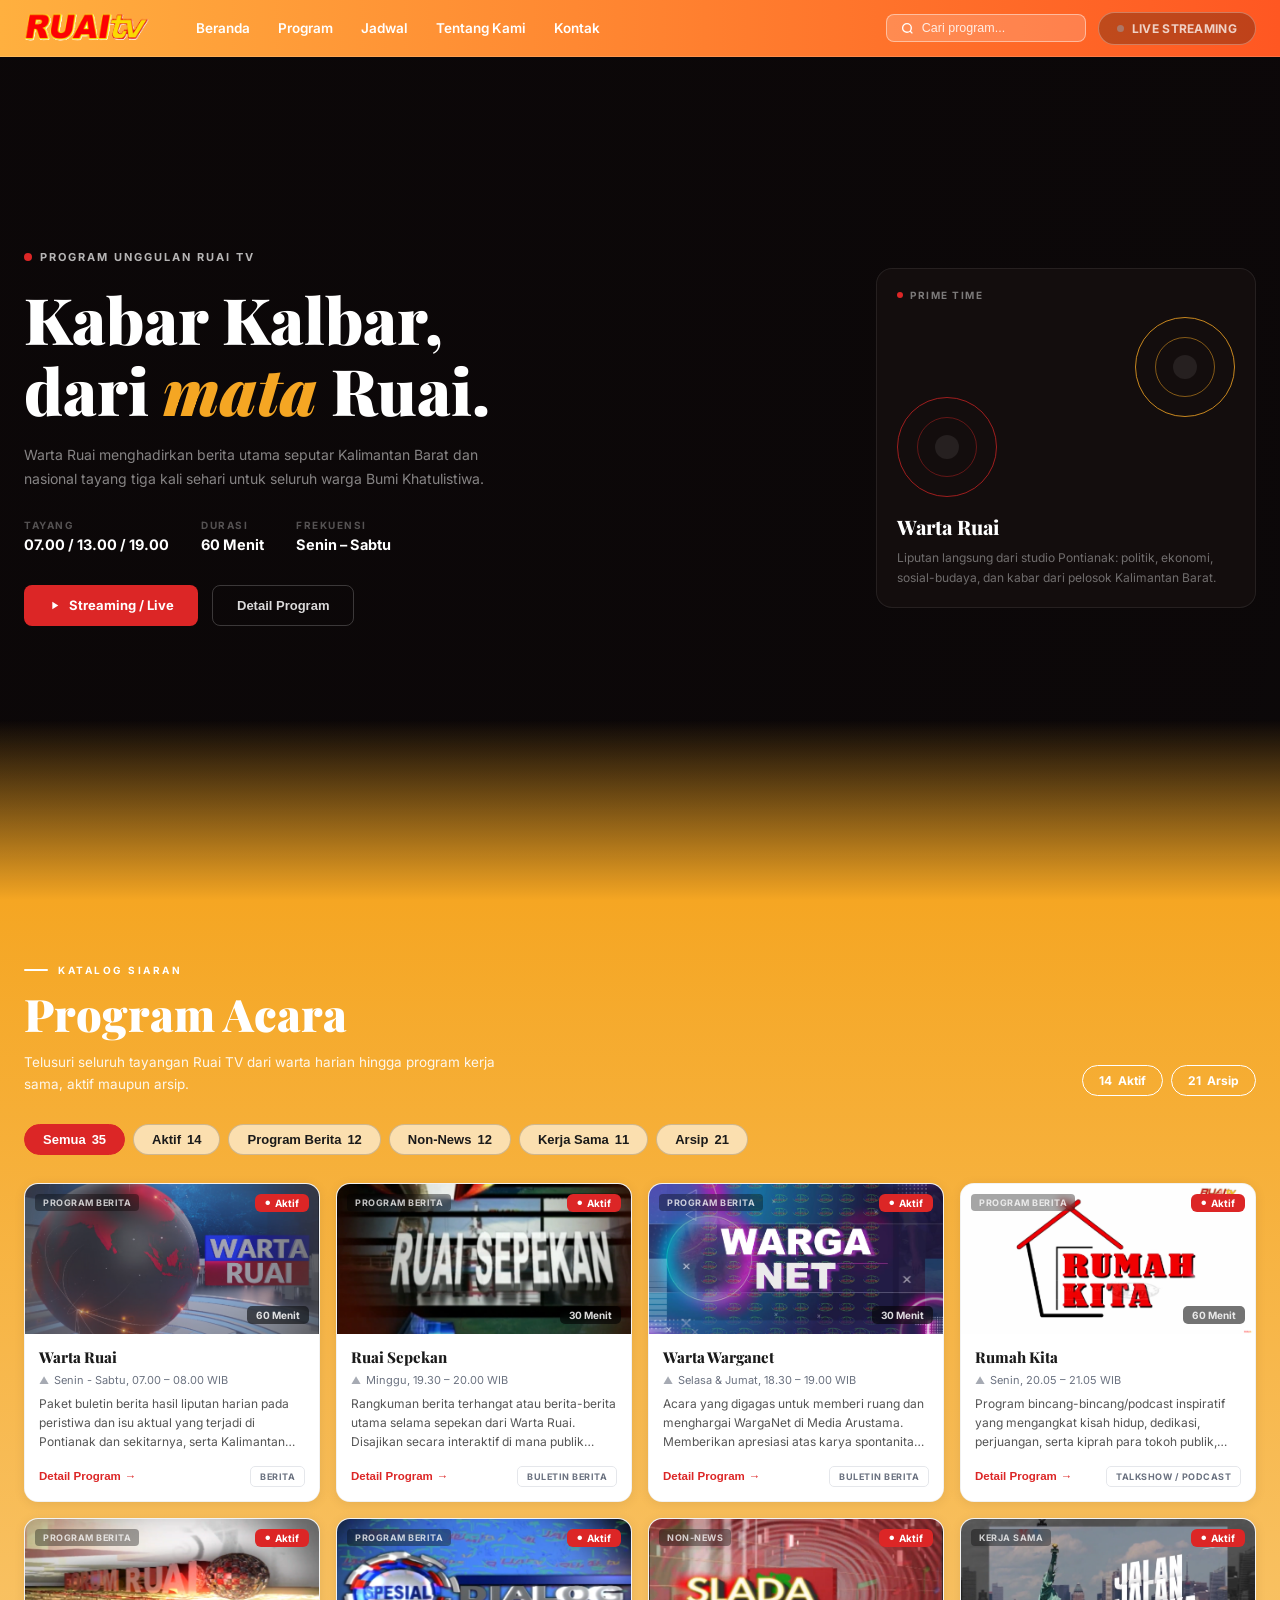
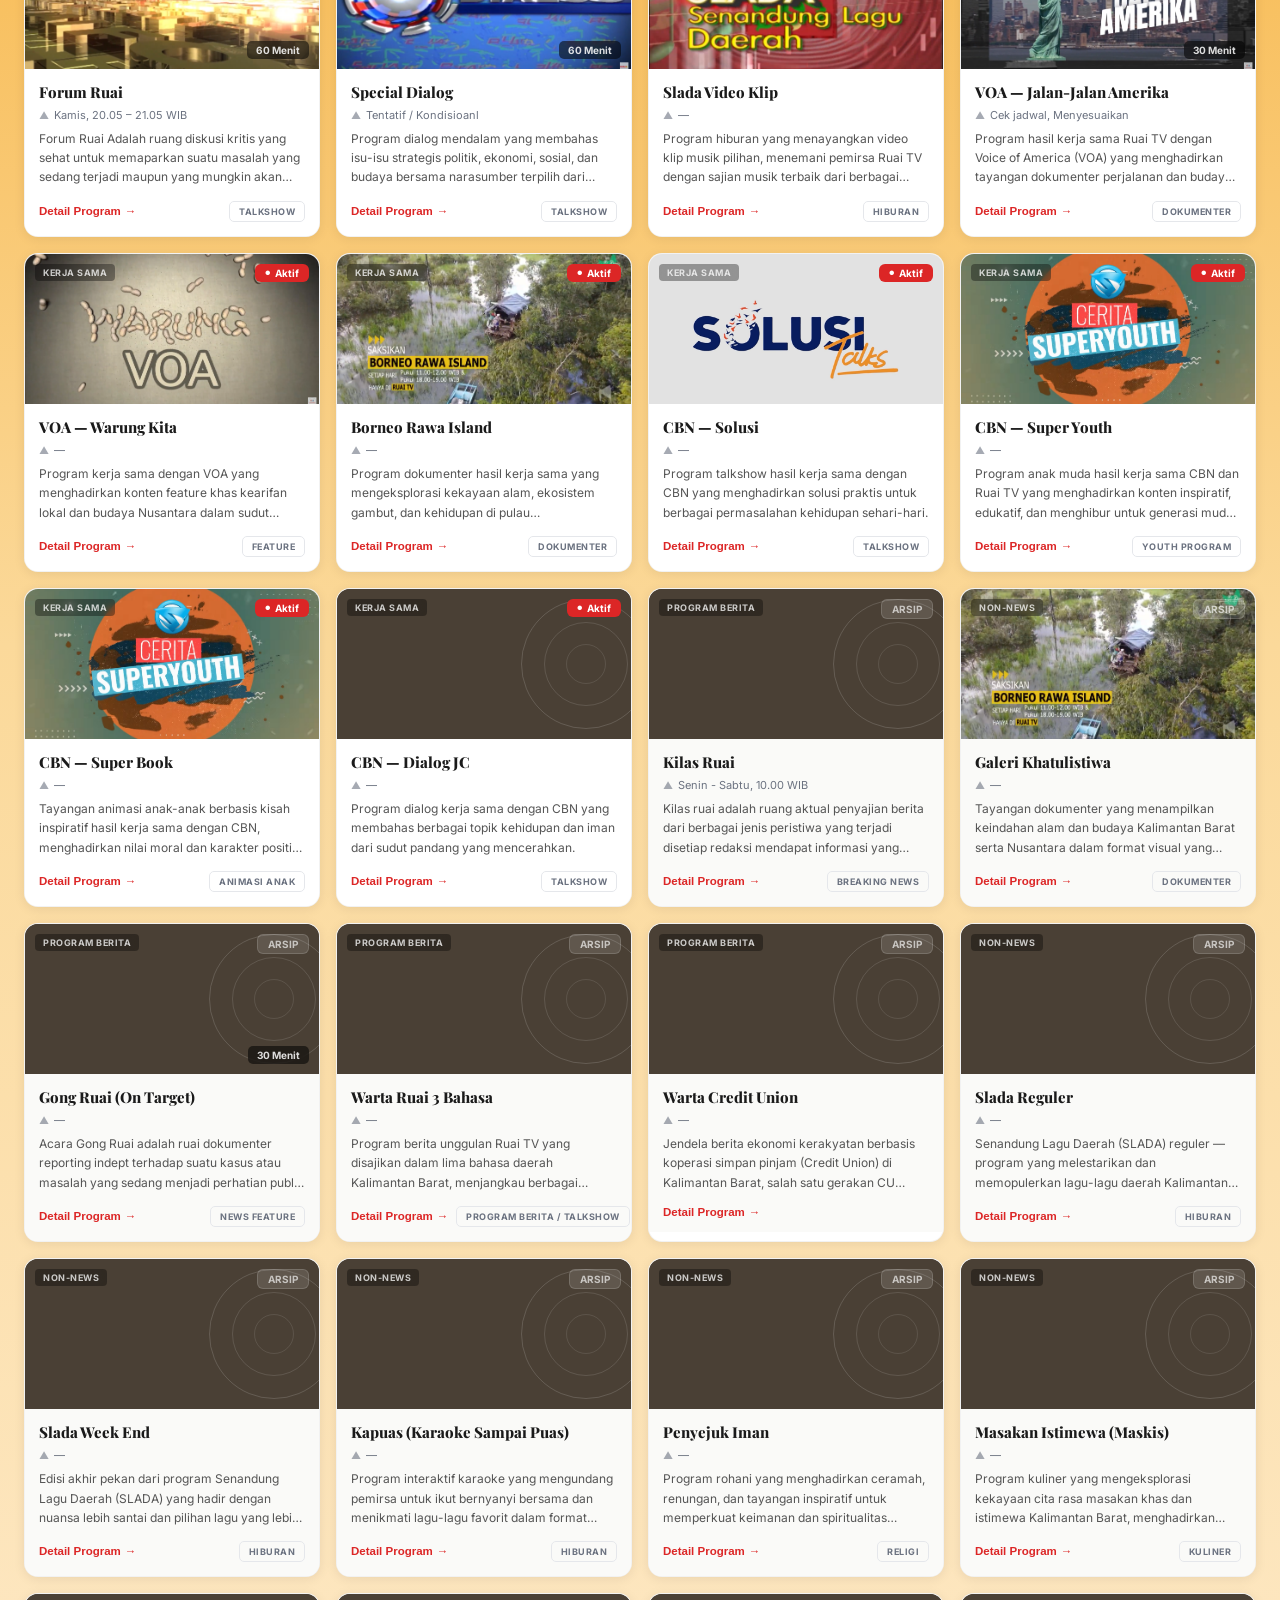
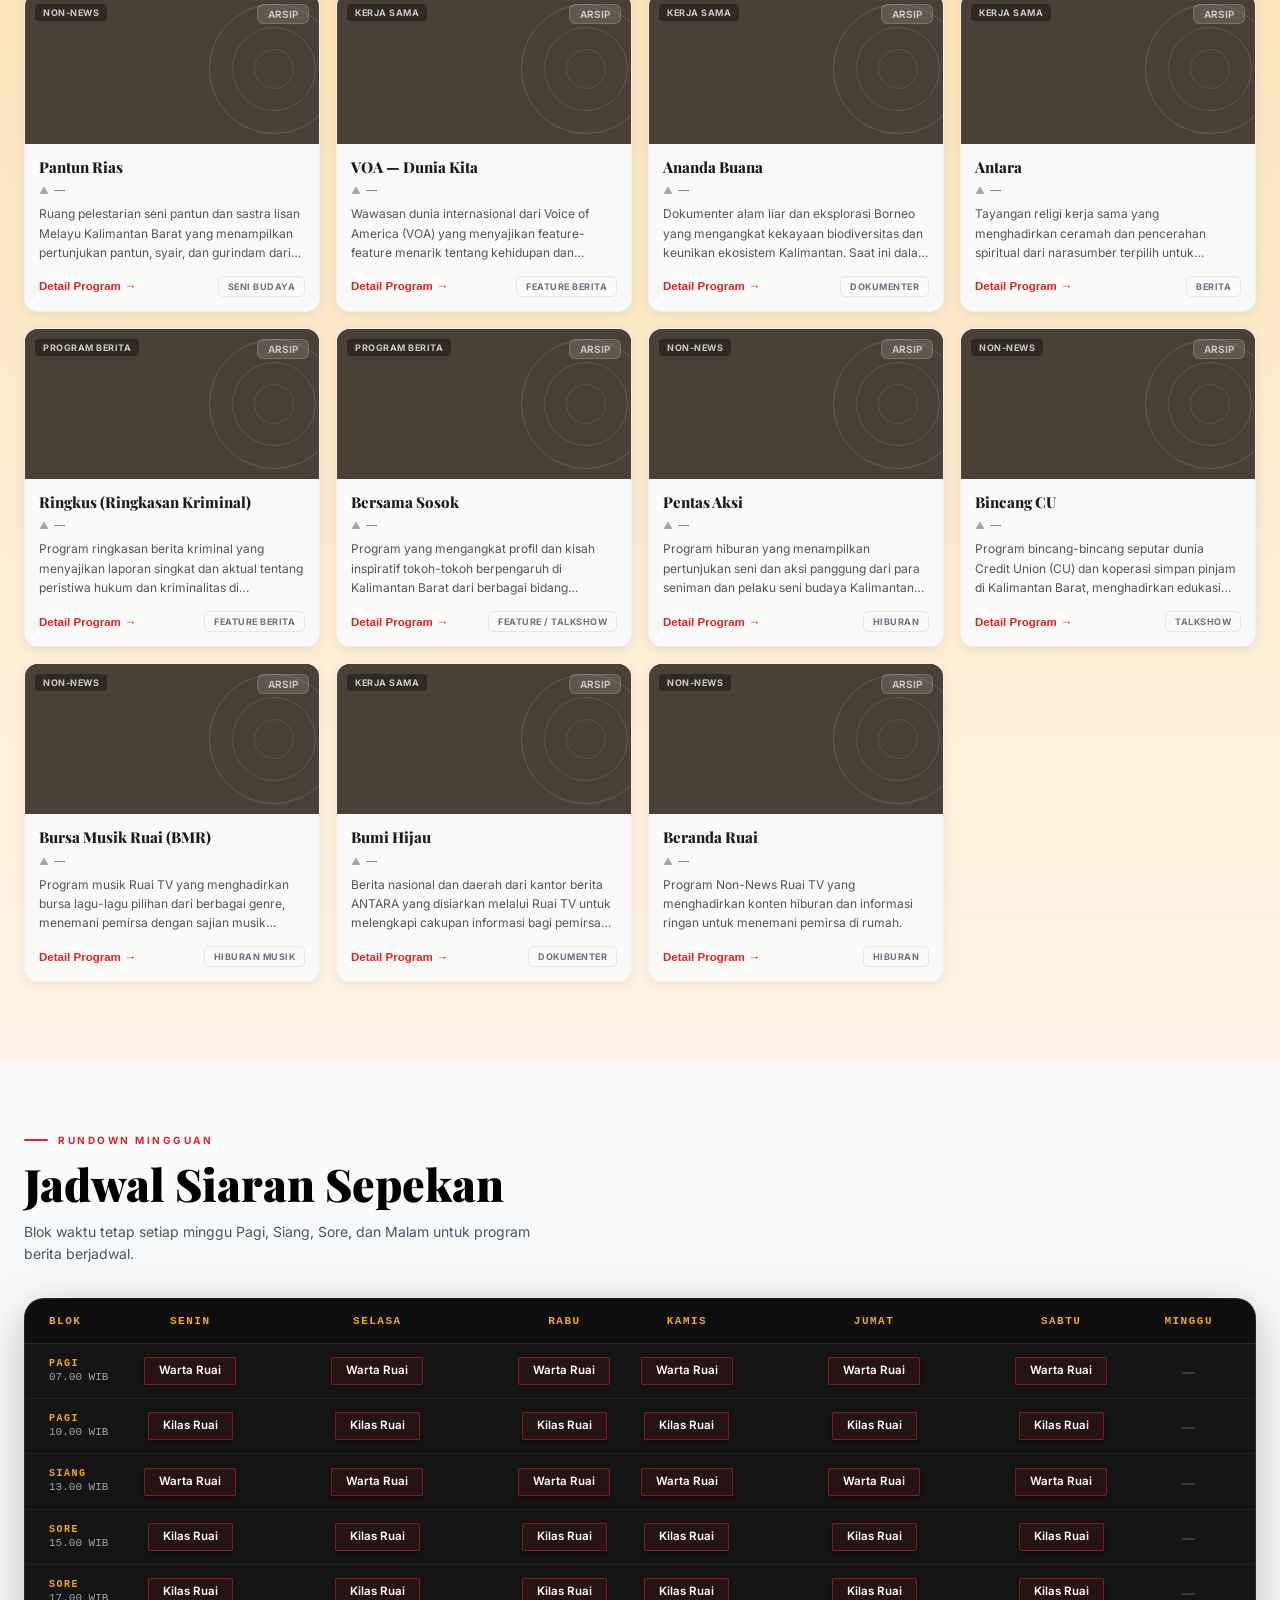
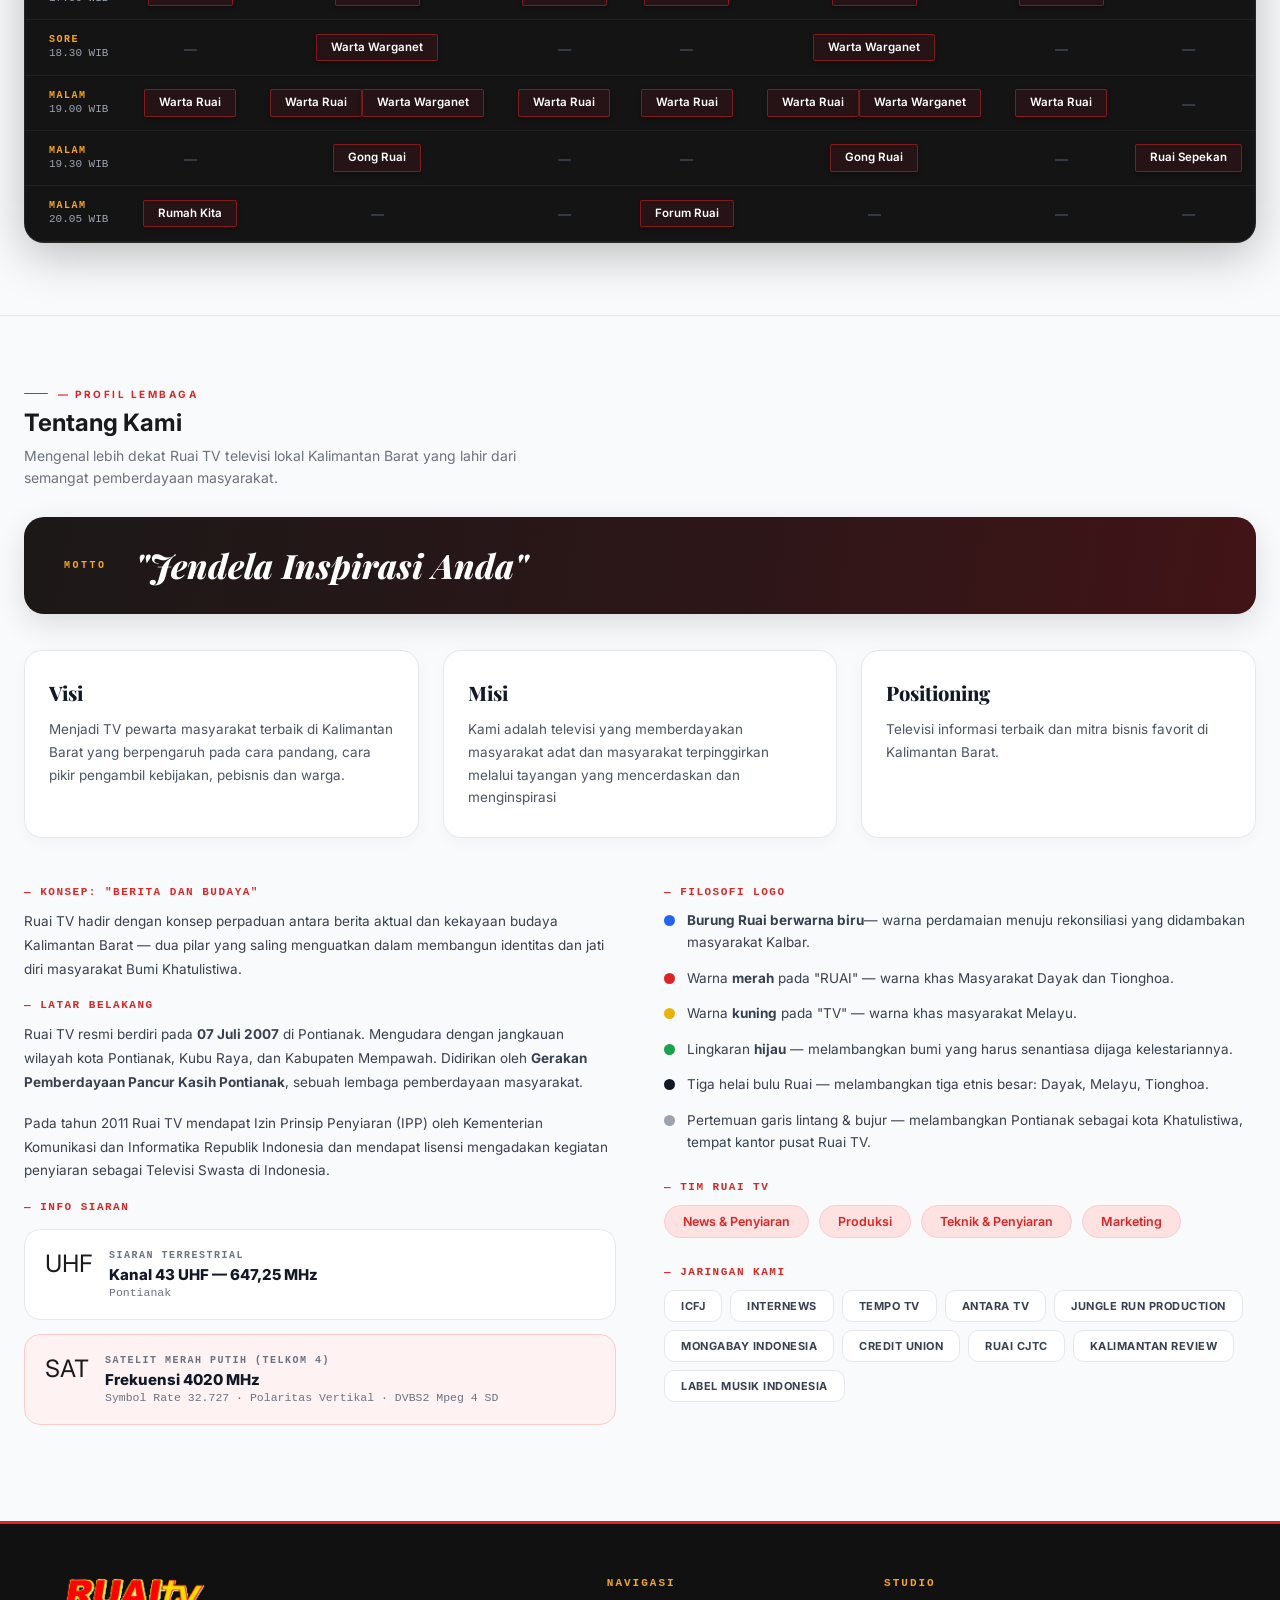
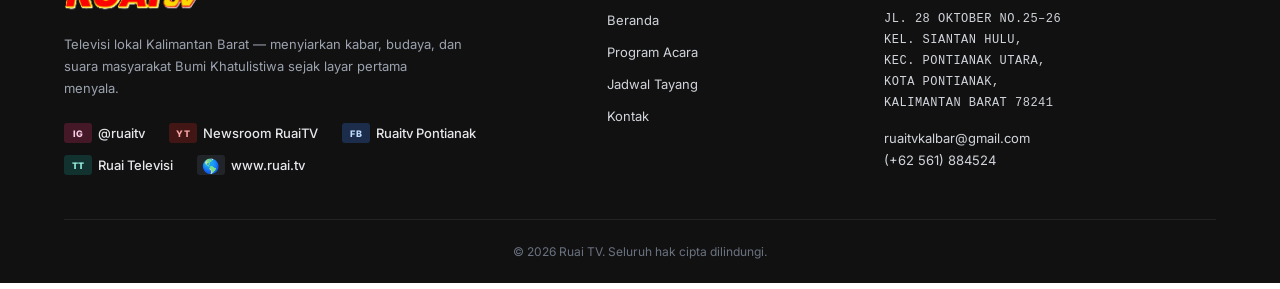
==== commit 3ef5b2cf: "minor update" ====
--- a/index.html
+++ b/index.html
@@ -77,7 +77,7 @@
 
       <!-- CTA -->
       <div class="hero-cta">
-        <a href="https://www.youtube.com/@ruaitv/live" target="_blank" rel="noopener noreferrer"
+        <a href="https://www.youtube.com/@livestreamingruaitelevisi5647/streams" target="_blank" rel="noopener noreferrer"
            class="btn-hero-primary" id="hero-stream-btn" aria-label="Streaming Live Warta Ruai di YouTube">
           <svg width="13" height="13" viewBox="0 0 24 24" fill="currentColor" aria-hidden="true"><path d="M8 5v14l11-7z"/></svg>
           Streaming / Live
@@ -166,7 +166,7 @@
 
     <!-- Empty state -->
     <div id="catalog-empty" style="display:none;text-align:center;padding:48px;color:#9CA3AF;">
-      <div style="font-size:36px;margin-bottom:10px;">📭</div>
+      <div class="catalog-empty-icon">&#9634;</div>
       <p>Tidak ada program untuk filter ini.</p>
     </div>
 
@@ -210,7 +210,7 @@
           </tbody>
         </table>
       </div>
-      <div class="scroll-hint" aria-hidden="true">← Geser untuk melihat jadwal lengkap →</div>
+      <div class="scroll-hint" aria-hidden="true">← Geser untuk melihat jadwal lengkap &rsaquo;</div>
     </div>
 
   </div>
@@ -281,7 +281,7 @@
         <div class="info-siaran-grid">
           <!-- Card 1 Terrestrial -->
           <div class="siaran-card white-siaran-card">
-            <div class="siaran-card-icon">📺</div>
+            <div class="siaran-card-icon">UHF</div>
             <div class="siaran-card-body">
               <div class="siaran-label">SIARAN TERRESTRIAL</div>
               <div class="siaran-main">Kanal 43 UHF — 647,25 MHz</div>
@@ -291,7 +291,7 @@
 
           <!-- Card 2 Satellite -->
           <div class="siaran-card red-siaran-card">
-            <div class="siaran-card-icon">📡</div>
+            <div class="siaran-card-icon">SAT</div>
             <div class="siaran-card-body">
               <div class="siaran-label text-red-600">SATELIT MERAH PUTIH (TELKOM 4)</div>
               <div class="siaran-main">Frekuensi 4020 MHz</div>
--- a/assets/css/style.css
+++ b/assets/css/style.css
@@ -107,13 +107,24 @@
   display: flex;
   align-items: center;
   gap: 8px;
-  background: rgb(255, 255, 255);
-  background: transparent 50%;
-  border: 1.5px solid rgba(158, 158, 158, 0.8);
+  background: rgba(255, 255, 255, 0.18);
+  border: 1.5px solid rgba(255, 255, 255, 0.45);
   border-radius: 8px;
   padding: 6px 14px;
   flex-shrink: 0;
   width: 200px;
+  transition: all 0.2s ease;
+}
+
+.nav-search-wrap:hover {
+  background: rgba(255, 255, 255, 0.25);
+  border-color: rgba(255, 255, 255, 0.7);
+}
+
+.nav-search-wrap:focus-within {
+  background: rgba(255, 255, 255, 0.3);
+  border-color: #FFFFFF;
+  box-shadow: 0 0 0 3px rgba(255, 255, 255, 0.25);
 }
 
 .nav-search-wrap svg { color: #ffffff; flex-shrink: 0; }
@@ -127,7 +138,7 @@
   outline: none;
 }
 
-.nav-search-wrap input::placeholder { color: #ffffff; }
+.nav-search-wrap input::placeholder { color: rgba(255, 255, 255, 0.85); }
 
 /* Live button */
 .btn-live-nav {
@@ -1457,6 +1468,28 @@
 
 .social-link-item:hover { color: #DC2626; }
 
+/* Social icon text badges (IG / YT / FB / TT / web) */
+.social-icon {
+  display: inline-flex;
+  align-items: center;
+  justify-content: center;
+  min-width: 28px;
+  height: 20px;
+  padding: 0 5px;
+  font-size: 9px;
+  font-weight: 800;
+  letter-spacing: 0.5px;
+  border-radius: 3px;
+  background: rgba(255,255,255,0.1);
+  color: #CBD5E1;
+}
+.social-ig  { background: rgba(225,48,108,0.25); color: #FBCFE8; }
+.social-yt  { background: rgba(220,38,38,0.25);  color: #FCA5A5; }
+.social-fb  { background: rgba(59,130,246,0.25); color: #BFDBFE; }
+.social-tt  { background: rgba(20,184,166,0.2);  color: #99F6E4; }
+.social-web { background: rgba(100,116,139,0.2); color: #94A3B8; font-size: 14px; }
+
+
 .footer-heading {
   font-family: monospace;
   font-size: 11px;
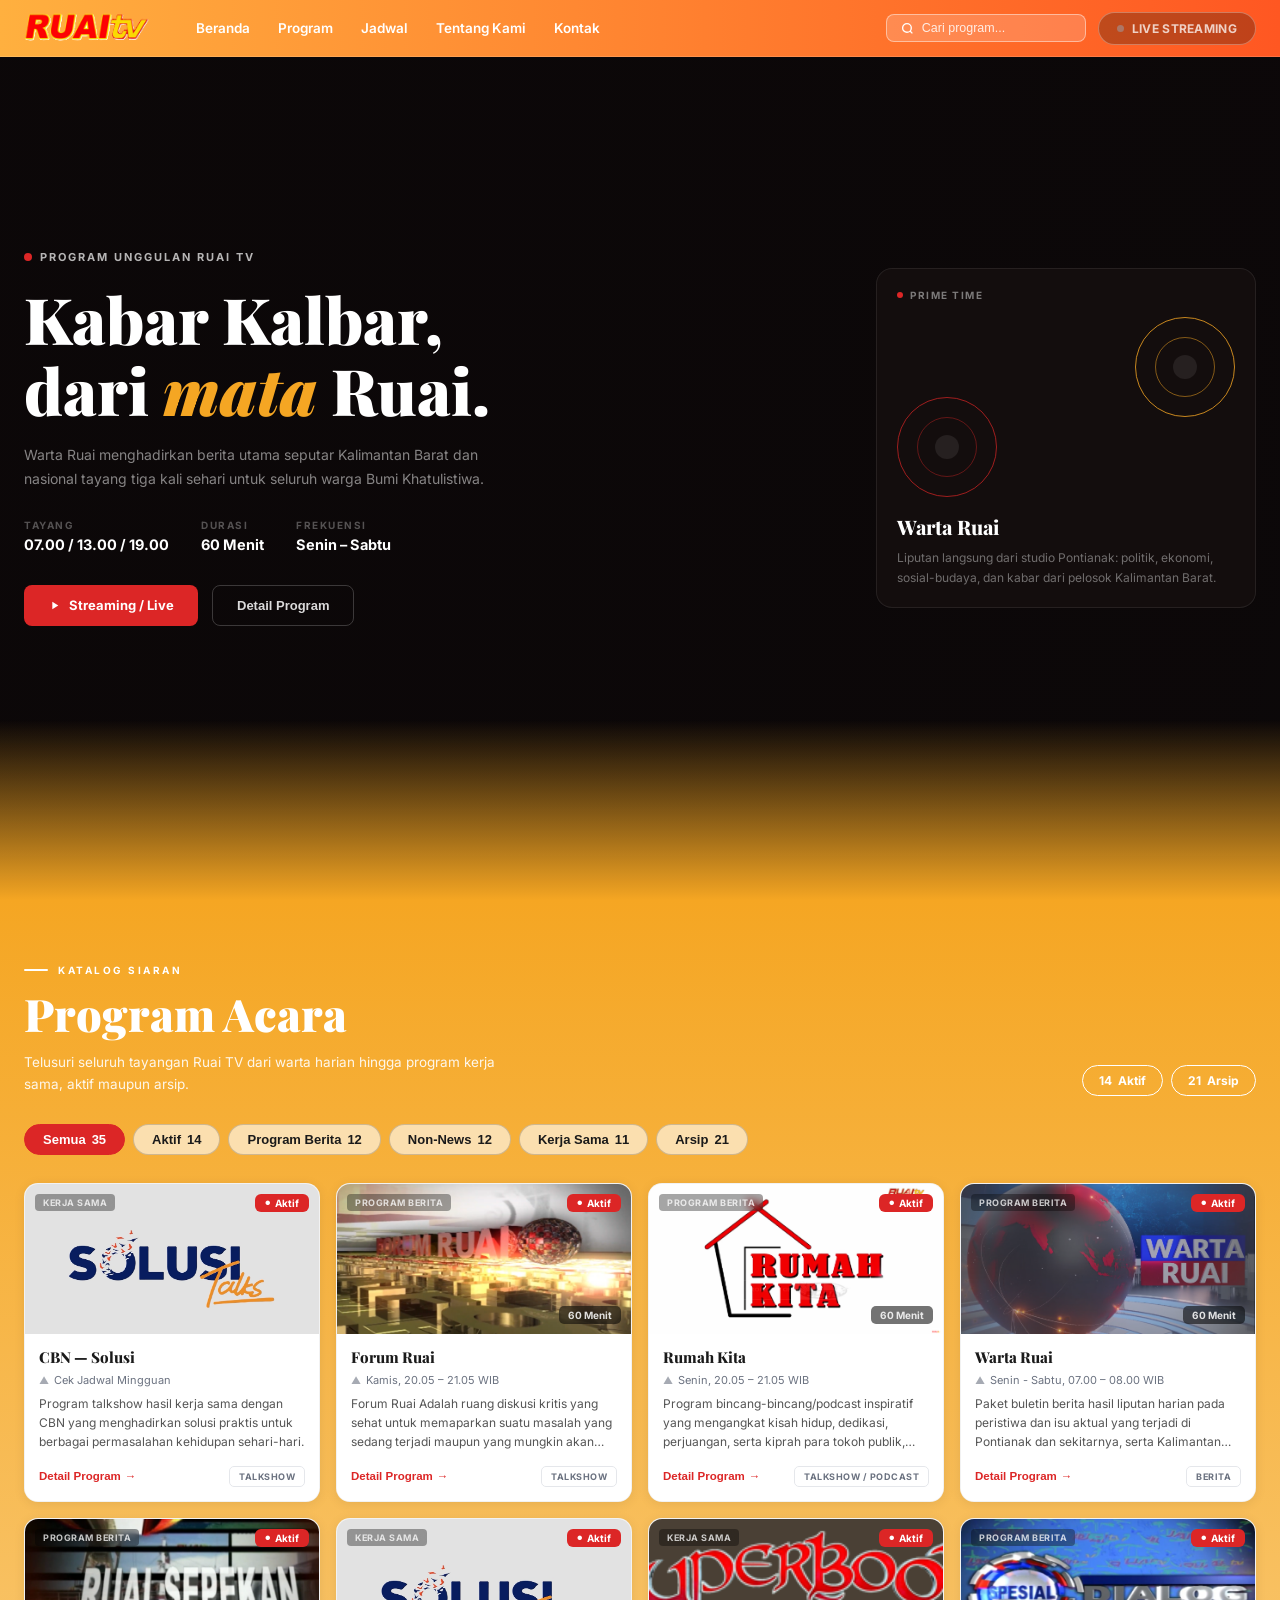
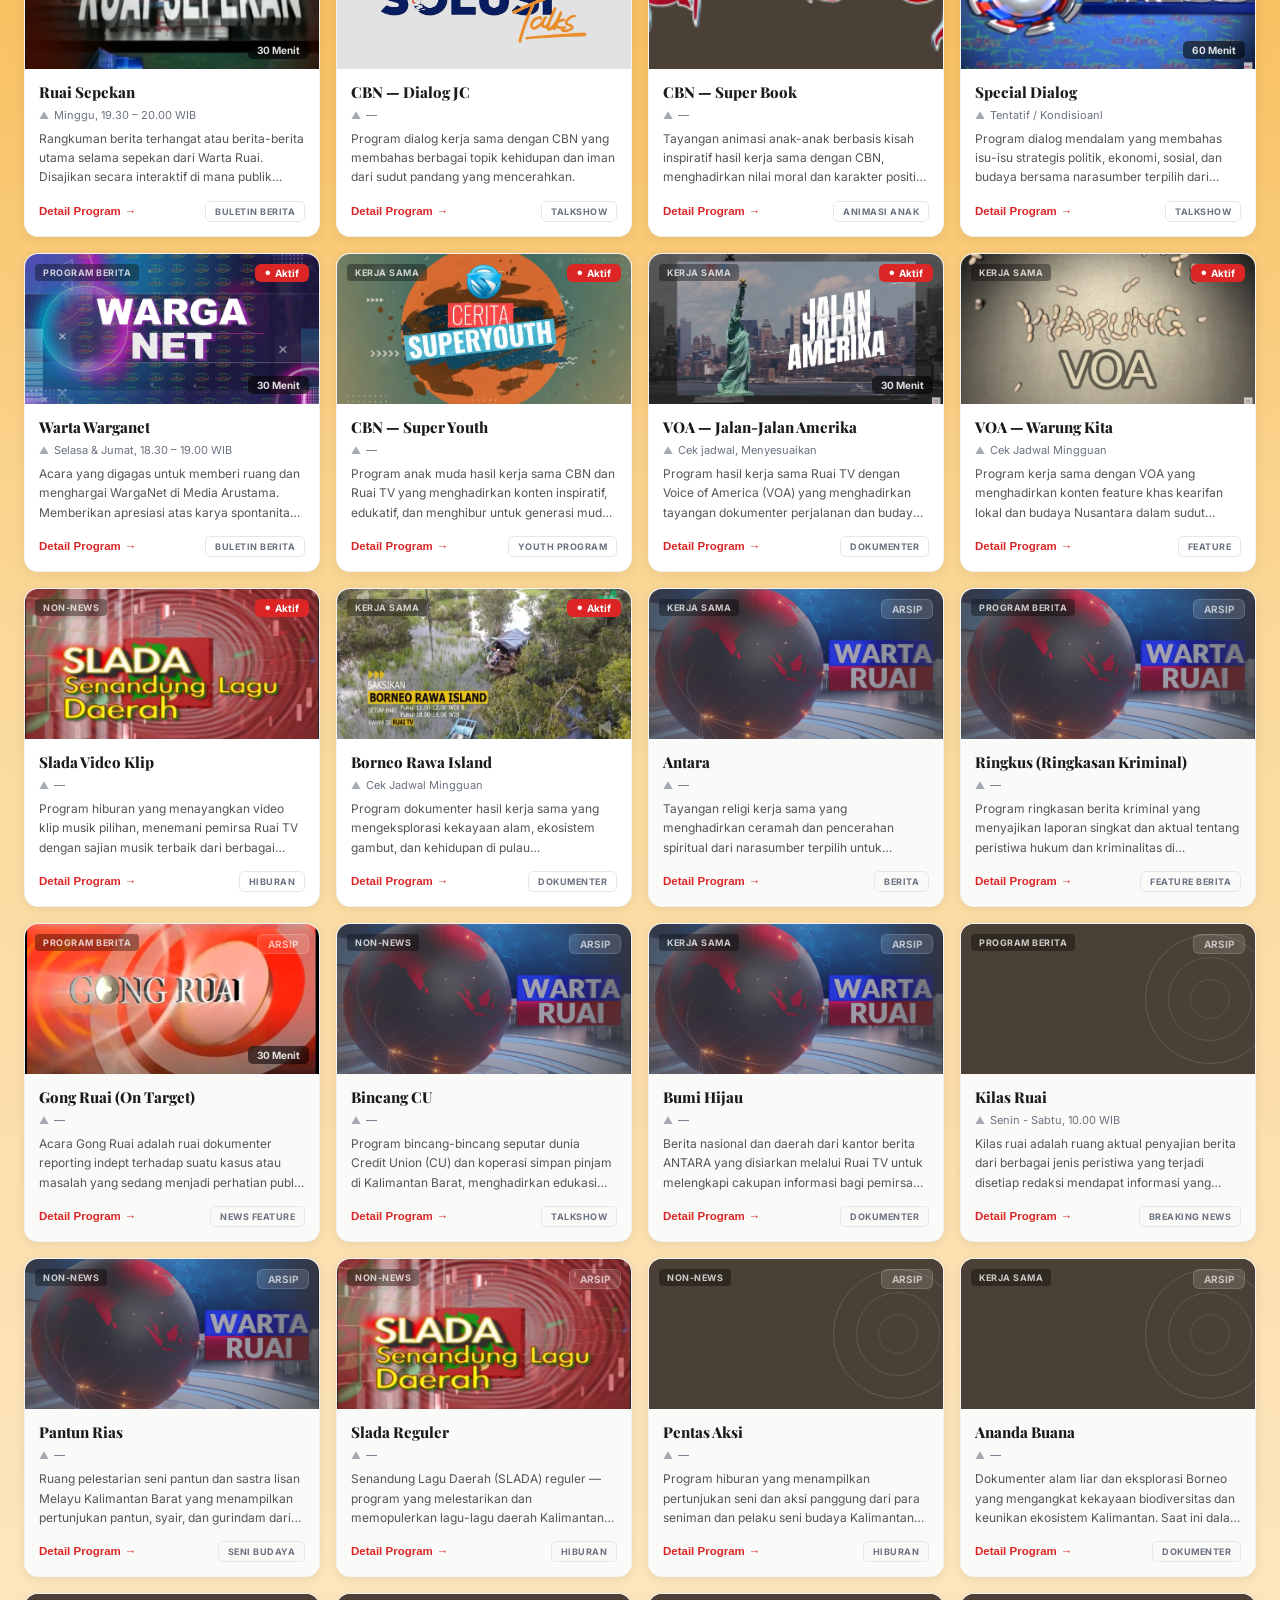
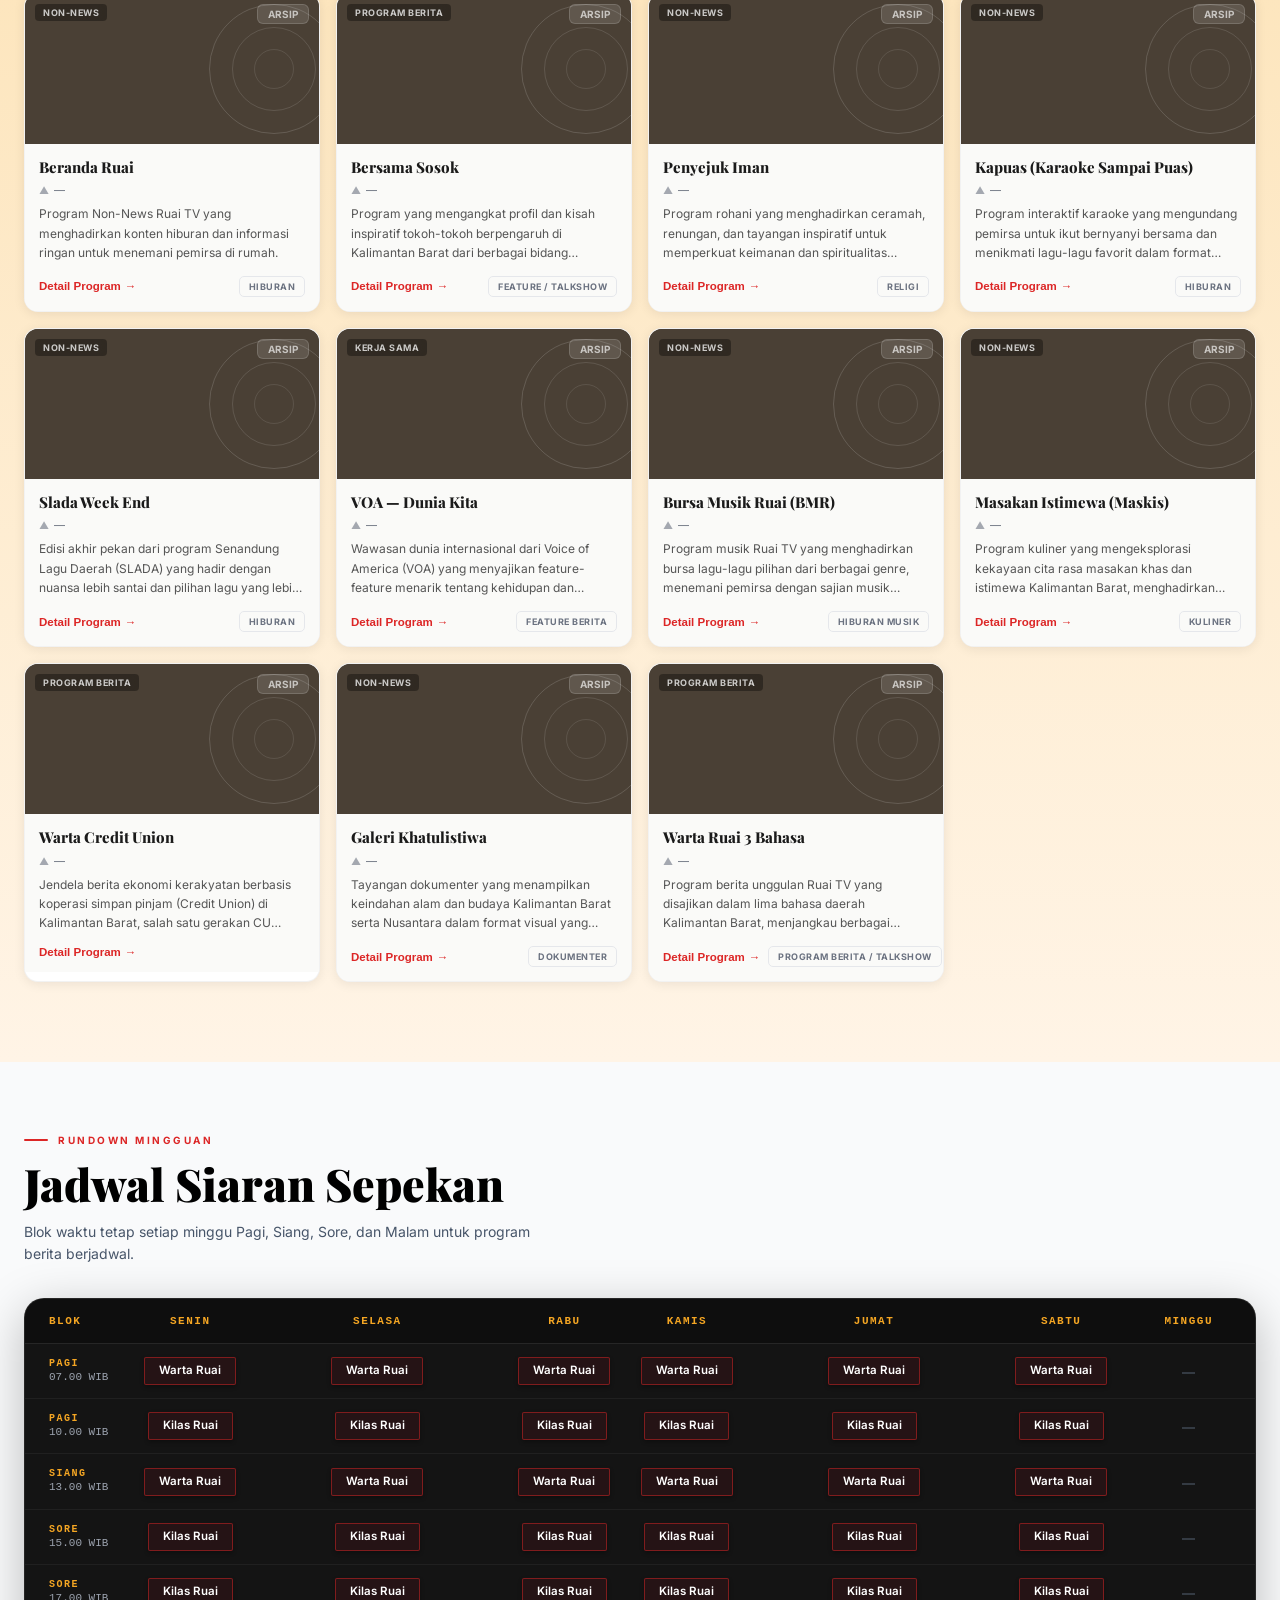
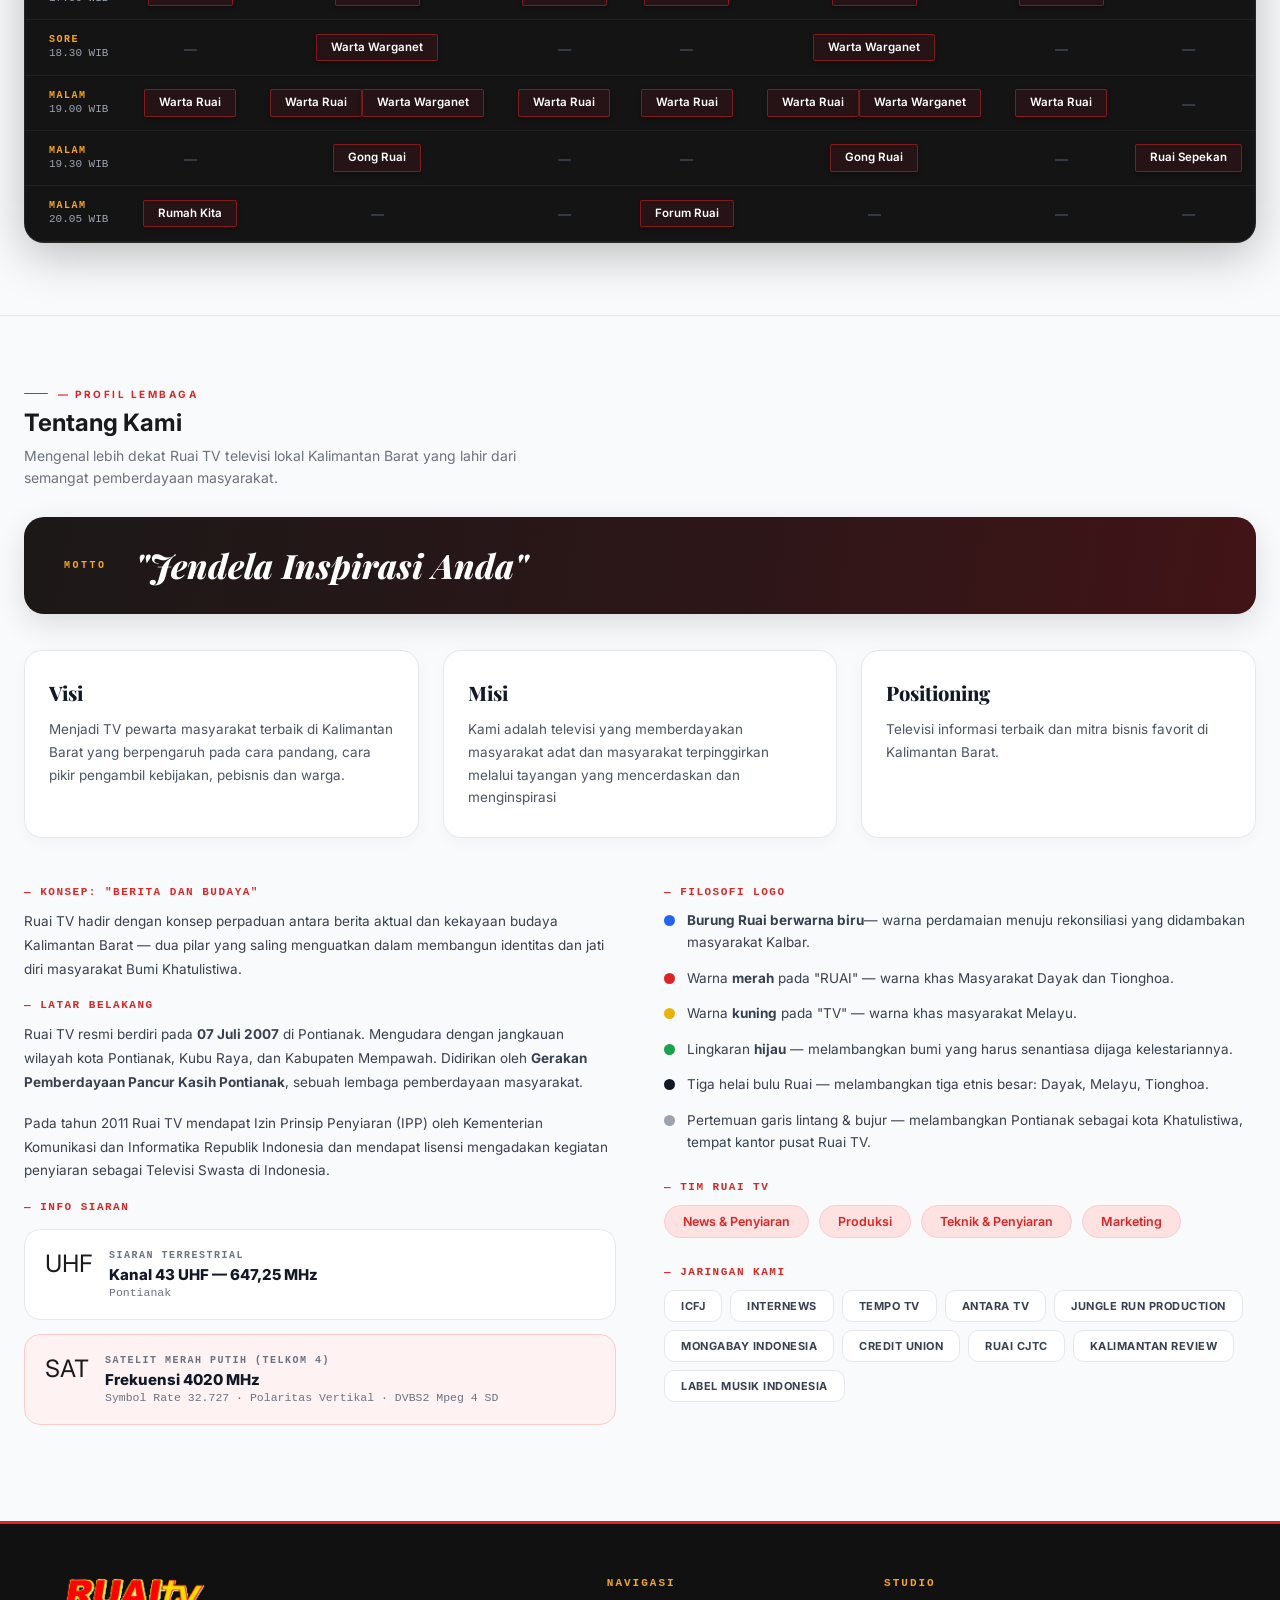
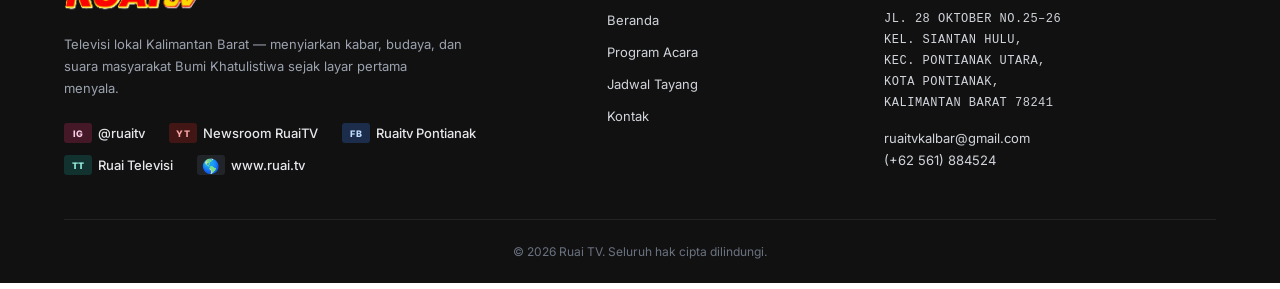
==== commit a43ad871: "feat: add Supabase database and storage integration + vercel config" ====
--- a/index.html
+++ b/index.html
@@ -416,6 +416,8 @@
 
 <!-- Scripts -->
 <script src="https://cdn.jsdelivr.net/npm/sweetalert2@11"></script>
+<script src="assets/js/supabase-config.js"></script>
+<script src="assets/js/supabase-client.js"></script>
 <script src="assets/js/main.js"></script>
 <script src="assets/js/catalog.js"></script>
 <script src="assets/js/schedule.js"></script>
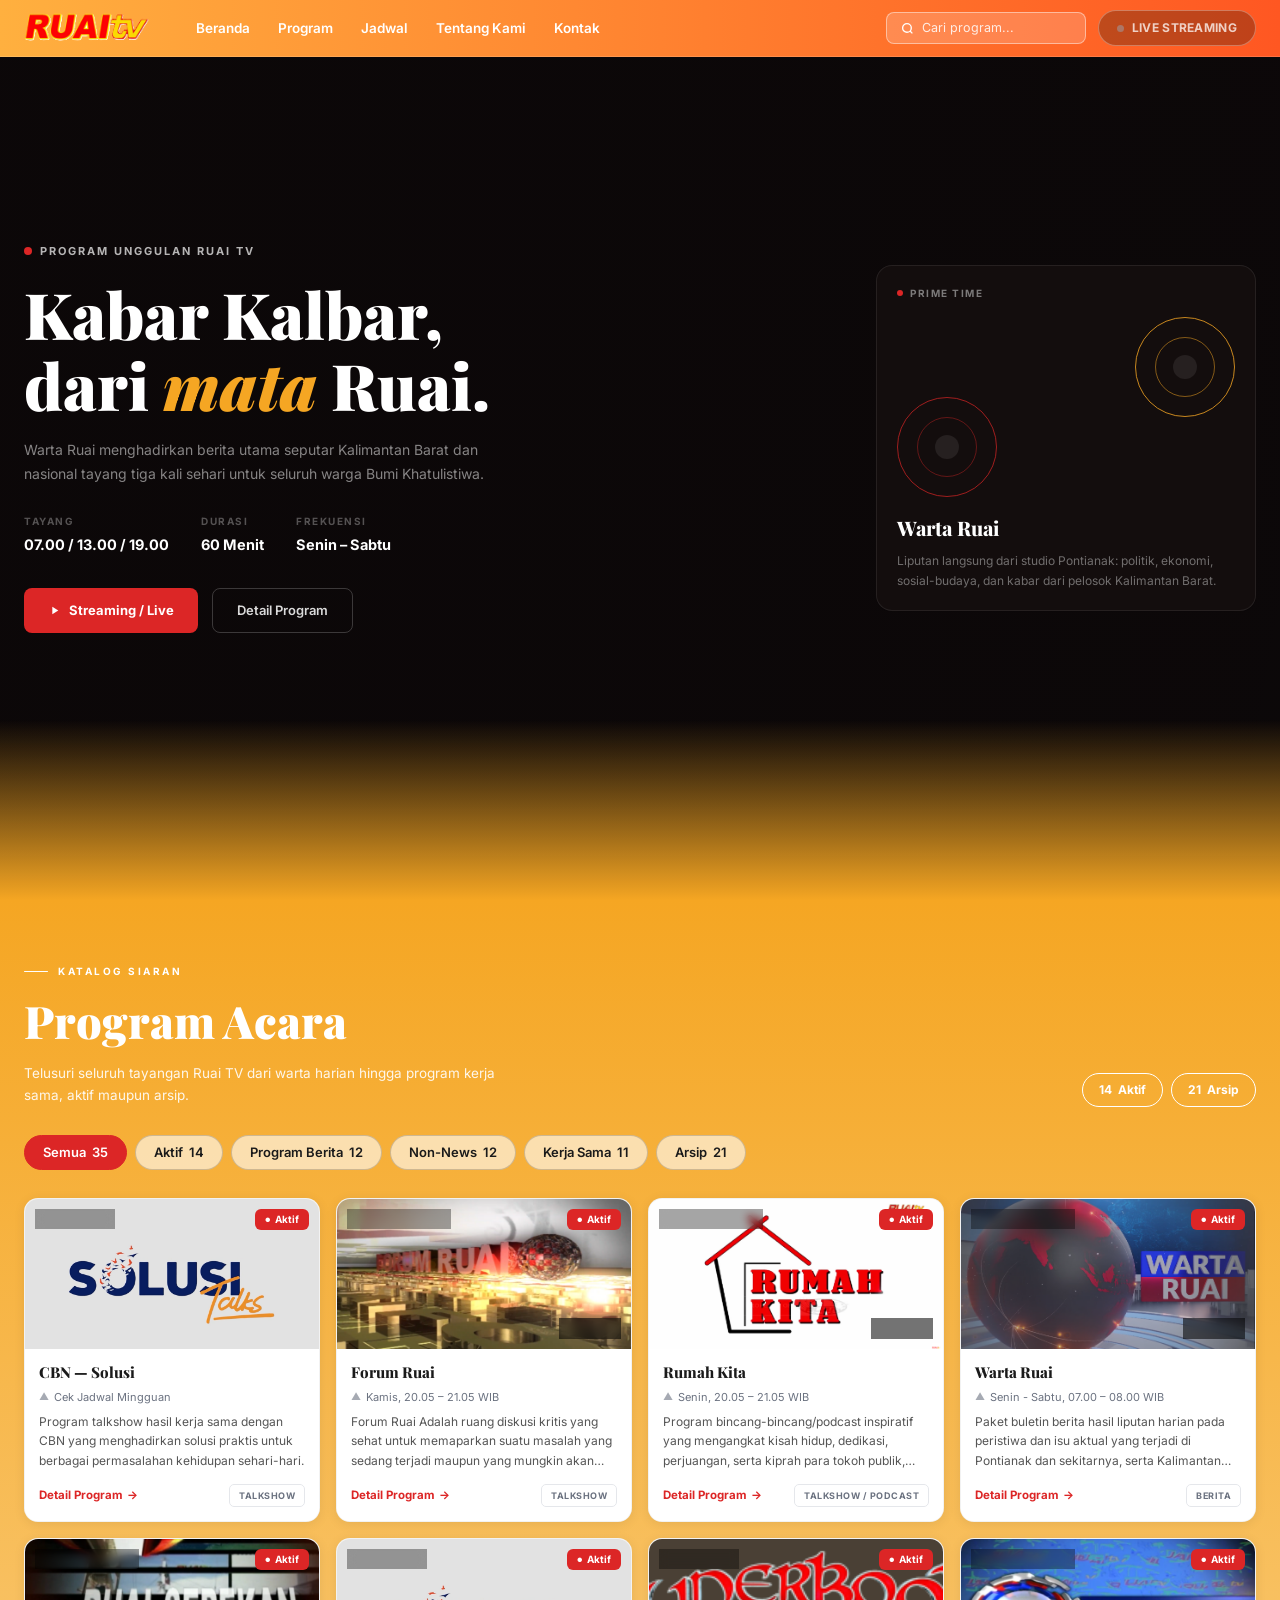
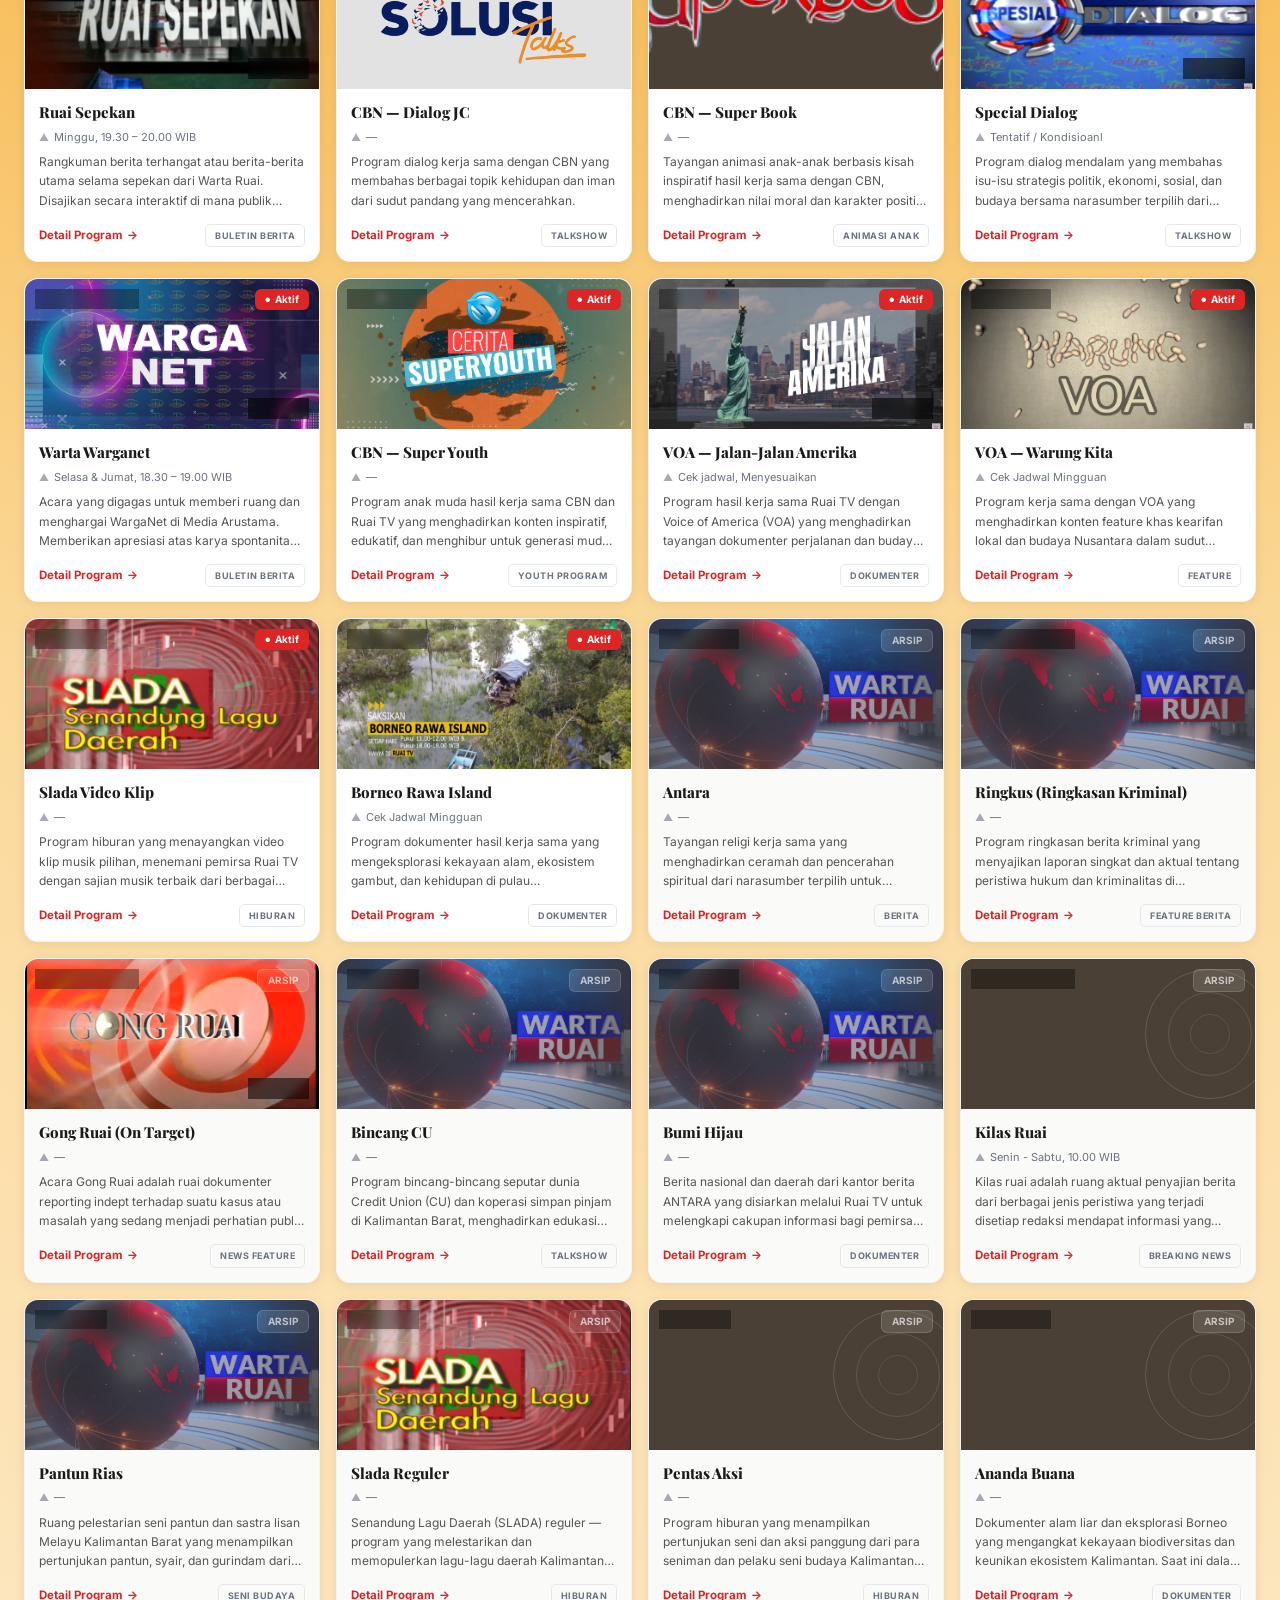
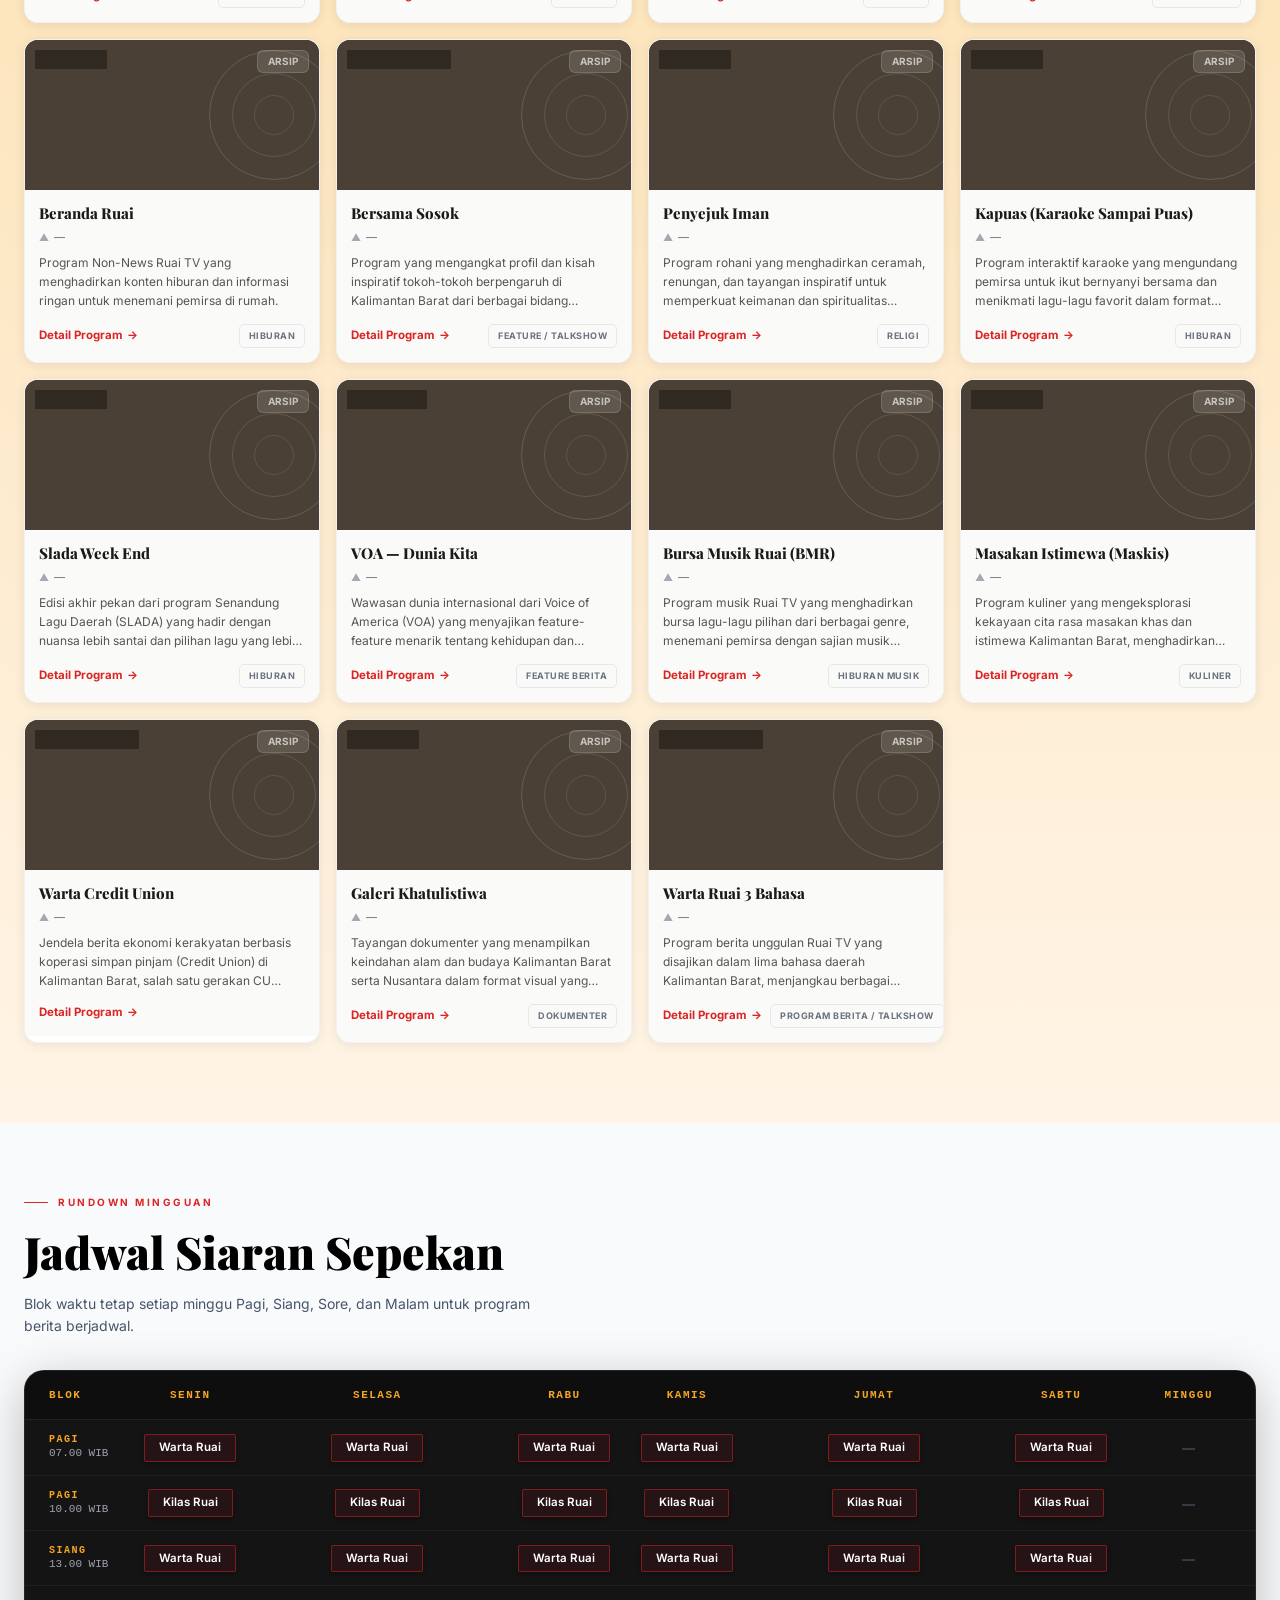
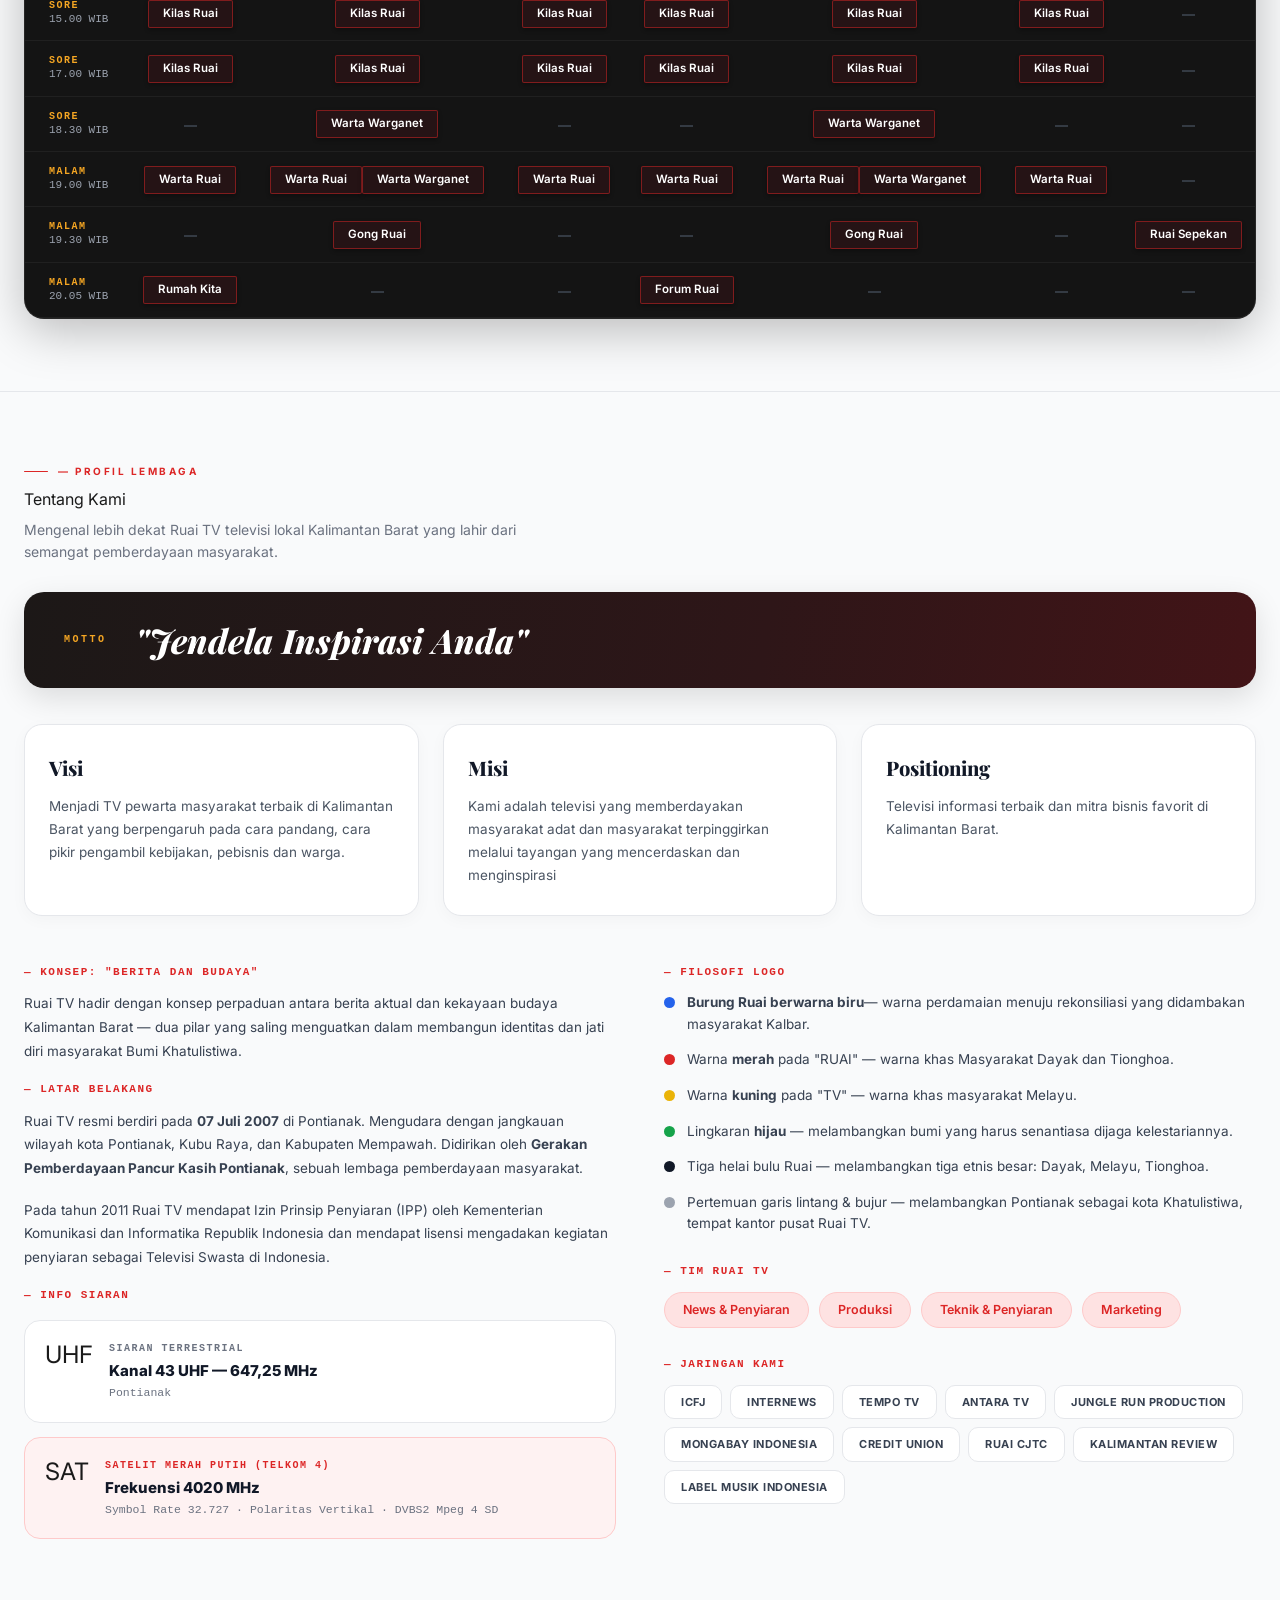
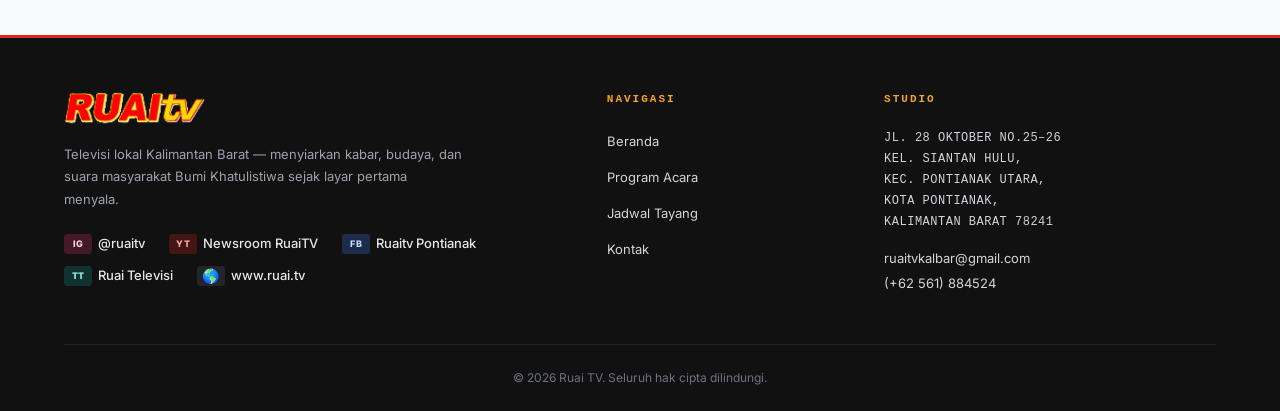
==== commit 2c64e12a: "perf(frontend): hapus Tailwind CDN & SweetAlert2 yang tidak terpakai - Tailwind CDN hanya dipakai un" ====
--- a/index.html
+++ b/index.html
@@ -11,13 +11,10 @@
   <meta property="og:image" content="assets/images/programs/Warta-Ruai.png" />
   <link rel="icon" href="assets/images/logo ruai.png" type="image/png" />
 
-  <!-- Tailwind CDN -->
-  <script src="https://cdn.tailwindcss.com"></script>
-  <script>
-    tailwind.config = {
-      theme: { extend: { fontFamily: { sans: ['Inter','sans-serif'], display: ['Playfair Display','serif'] } } }
-    }
-  </script>
+  <!-- Fonts (dimuat paralel dengan CSS, bukan lewat @import) -->
+  <link rel="preconnect" href="https://fonts.googleapis.com" />
+  <link rel="preconnect" href="https://fonts.gstatic.com" crossorigin />
+  <link rel="stylesheet" href="https://fonts.googleapis.com/css2?family=Inter:wght@300;400;500;600;700;800;900&family=Playfair+Display:ital,wght@0,700;0,800;0,900;1,700;1,800;1,900&display=swap" />
 
   <!-- Custom CSS -->
   <link rel="stylesheet" href="assets/css/style.css" />
@@ -293,7 +290,7 @@
           <div class="siaran-card red-siaran-card">
             <div class="siaran-card-icon">SAT</div>
             <div class="siaran-card-body">
-              <div class="siaran-label text-red-600">SATELIT MERAH PUTIH (TELKOM 4)</div>
+              <div class="siaran-label">SATELIT MERAH PUTIH (TELKOM 4)</div>
               <div class="siaran-main">Frekuensi 4020 MHz</div>
               <div class="siaran-sub">Symbol Rate 32.727 · Polaritas Vertikal · DVBS2 Mpeg 4 SD</div>
             </div>
@@ -415,7 +412,6 @@
 </button>
 
 <!-- Scripts -->
-<script src="https://cdn.jsdelivr.net/npm/sweetalert2@11"></script>
 <script src="assets/js/supabase-config.js"></script>
 <script src="assets/js/supabase-client.js"></script>
 <script src="assets/js/main.js"></script>
--- a/assets/css/style.css
+++ b/assets/css/style.css
@@ -1,8 +1,6 @@
 /* ============================================================
    RUAI TV — style.css (Rebuilt v3, Pixel-Perfect to Figma)
    ============================================================ */
-
-@import url('https://fonts.googleapis.com/css2?family=Inter:wght@300;400;500;600;700;800;900&family=Playfair+Display:ital,wght@0,700;0,800;0,900;1,700;1,800;1,900&display=swap');
 
 /* ─── CSS Variables ──────────────────────────────────────── */
 :root {
@@ -36,6 +34,30 @@
 
 /* ─── Reset ──────────────────────────────────────────────── */
 *, *::before, *::after { box-sizing: border-box; margin: 0; padding: 0; }
+
+/* Reset dasar yang sebelumnya disuntikkan Tailwind CDN (preflight).
+   Dipertahankan agar tampilan tidak berubah setelah Tailwind dihapus. */
+*, *::before, *::after { border-width: 0; border-style: solid; border-color: #E5E7EB; }
+html { line-height: 1.5; -webkit-text-size-adjust: 100%; tab-size: 4; }
+body { line-height: inherit; }
+h1, h2, h3, h4, h5, h6 { font-size: inherit; font-weight: inherit; }
+a { color: inherit; text-decoration: inherit; }
+b, strong { font-weight: bolder; }
+table { text-indent: 0; border-color: inherit; border-collapse: collapse; }
+button, input, optgroup, select, textarea {
+  font-family: inherit; font-feature-settings: inherit; font-size: 100%;
+  font-weight: inherit; line-height: inherit; color: inherit;
+}
+button, select { text-transform: none; }
+button, [type="button"], [type="reset"], [type="submit"] {
+  -webkit-appearance: button; background-color: transparent; background-image: none;
+}
+button, [role="button"] { cursor: pointer; }
+ol, ul, menu { list-style: none; }
+img, svg, video, canvas, audio, iframe, embed, object { display: block; vertical-align: middle; }
+img, video { max-width: 100%; height: auto; }
+input::placeholder, textarea::placeholder { opacity: 1; color: #9CA3AF; }
+textarea { resize: vertical; }
 html { scroll-behavior: smooth; -webkit-font-smoothing: antialiased; }
 body {
   font-family: 'Inter', -apple-system, sans-serif;
@@ -1308,6 +1330,8 @@
   border-color: #FECACA;
 }
 
+.red-siaran-card .siaran-label { color: #DC2626; }
+
 .siaran-card-icon { font-size: 24px; line-height: 1; flex-shrink: 0; margin-top: 2px; }
 
 .siaran-label {
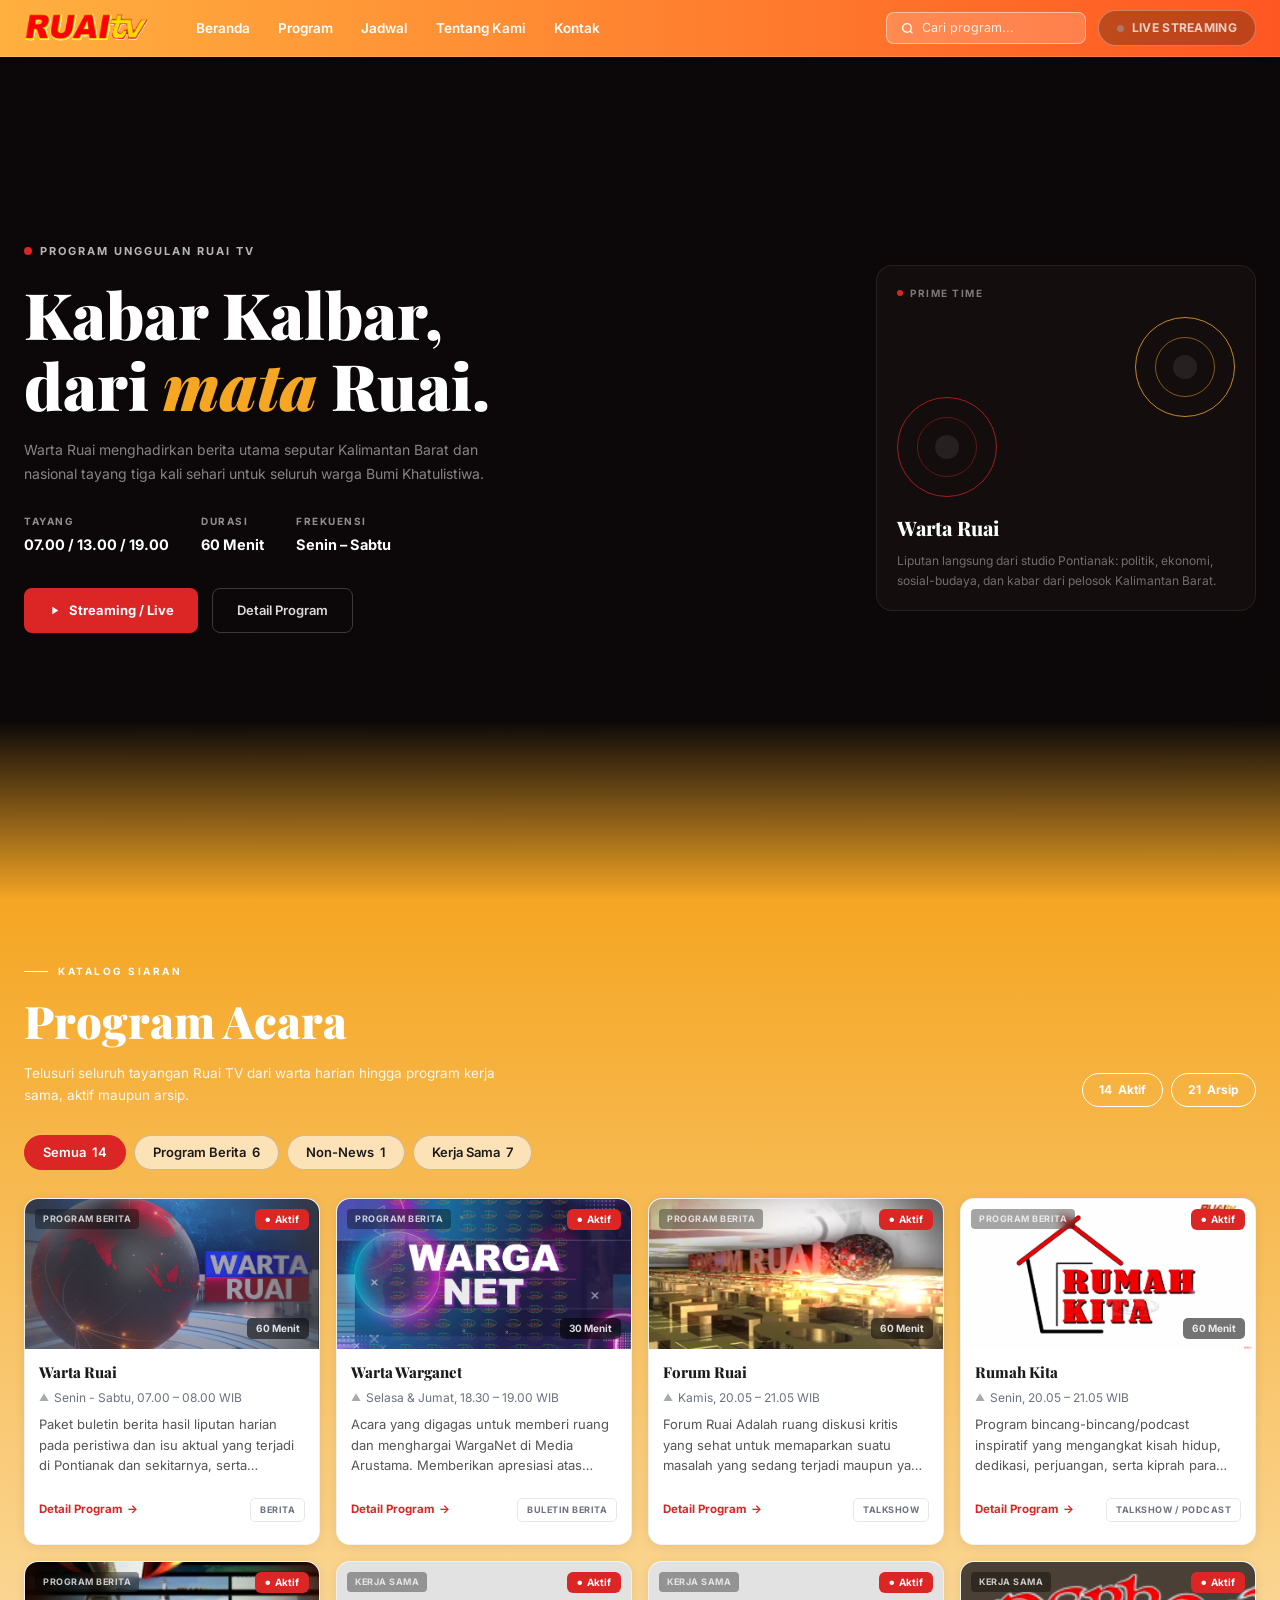
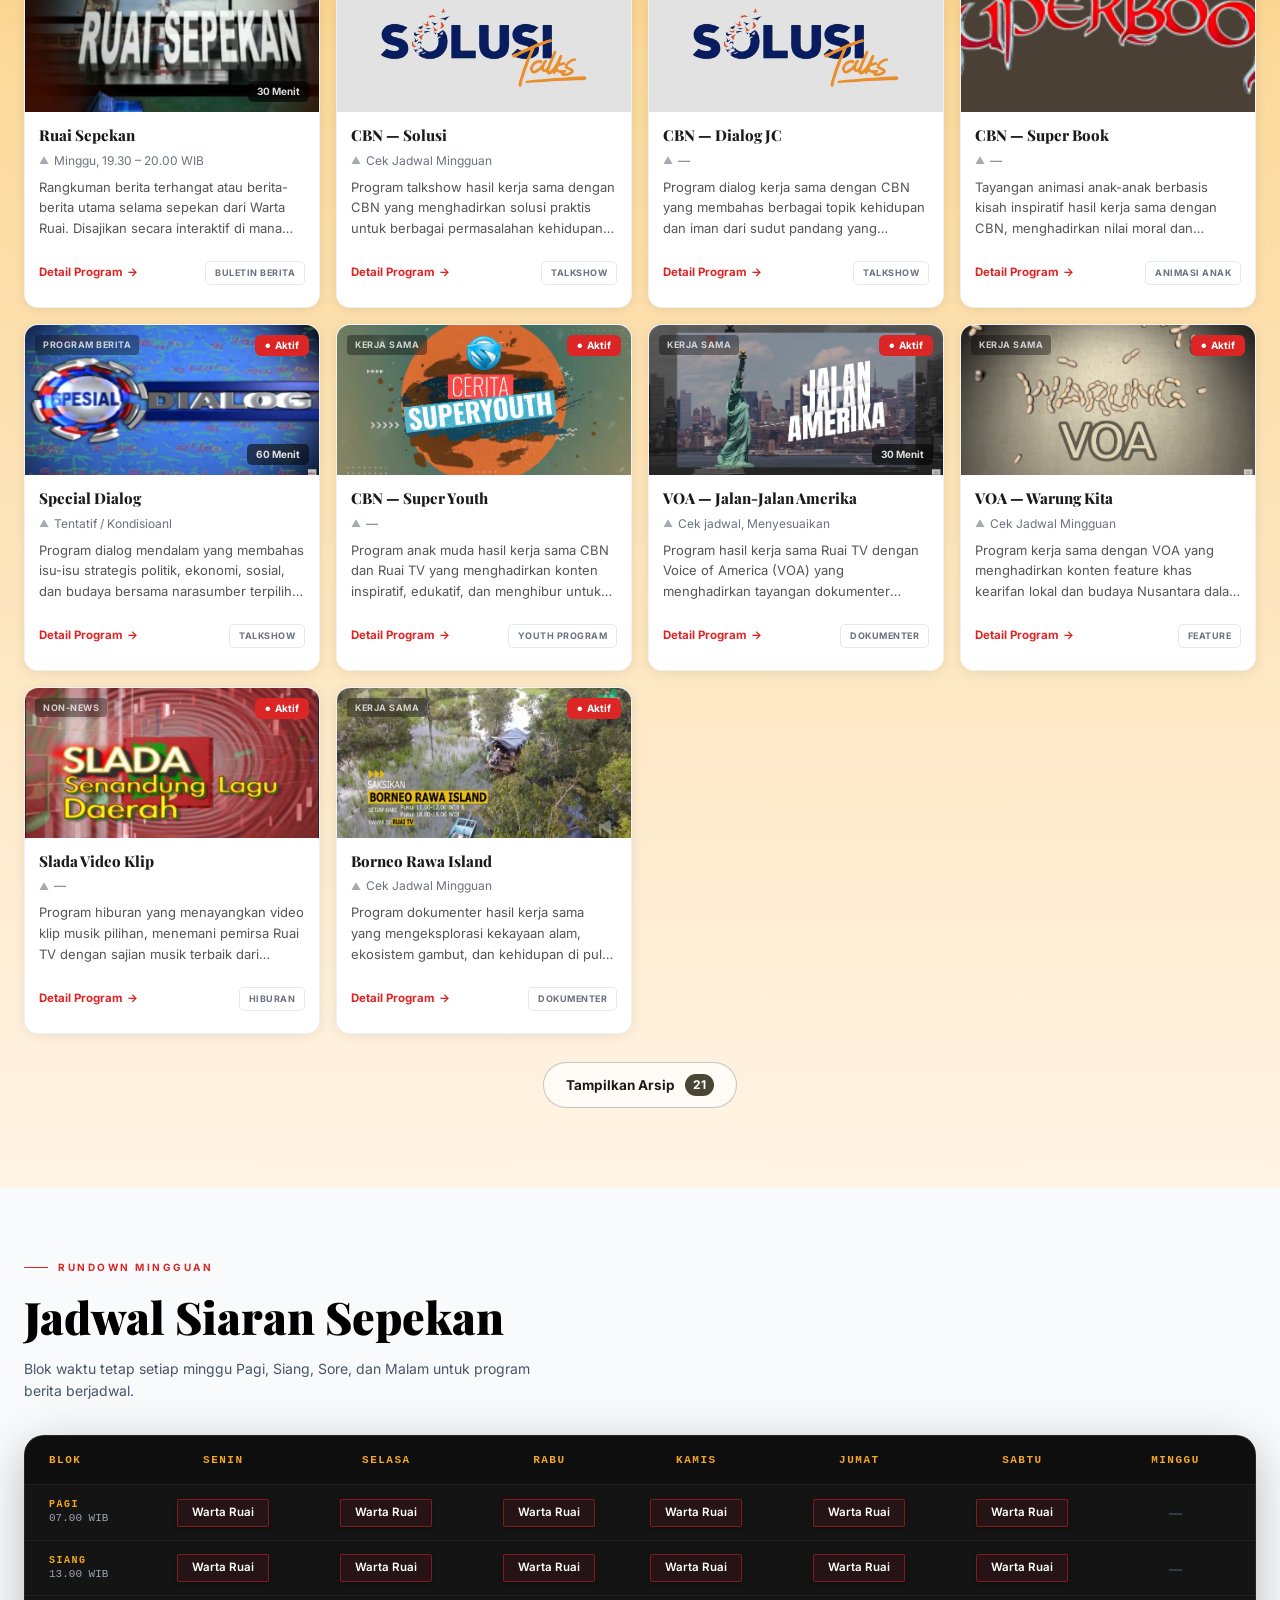
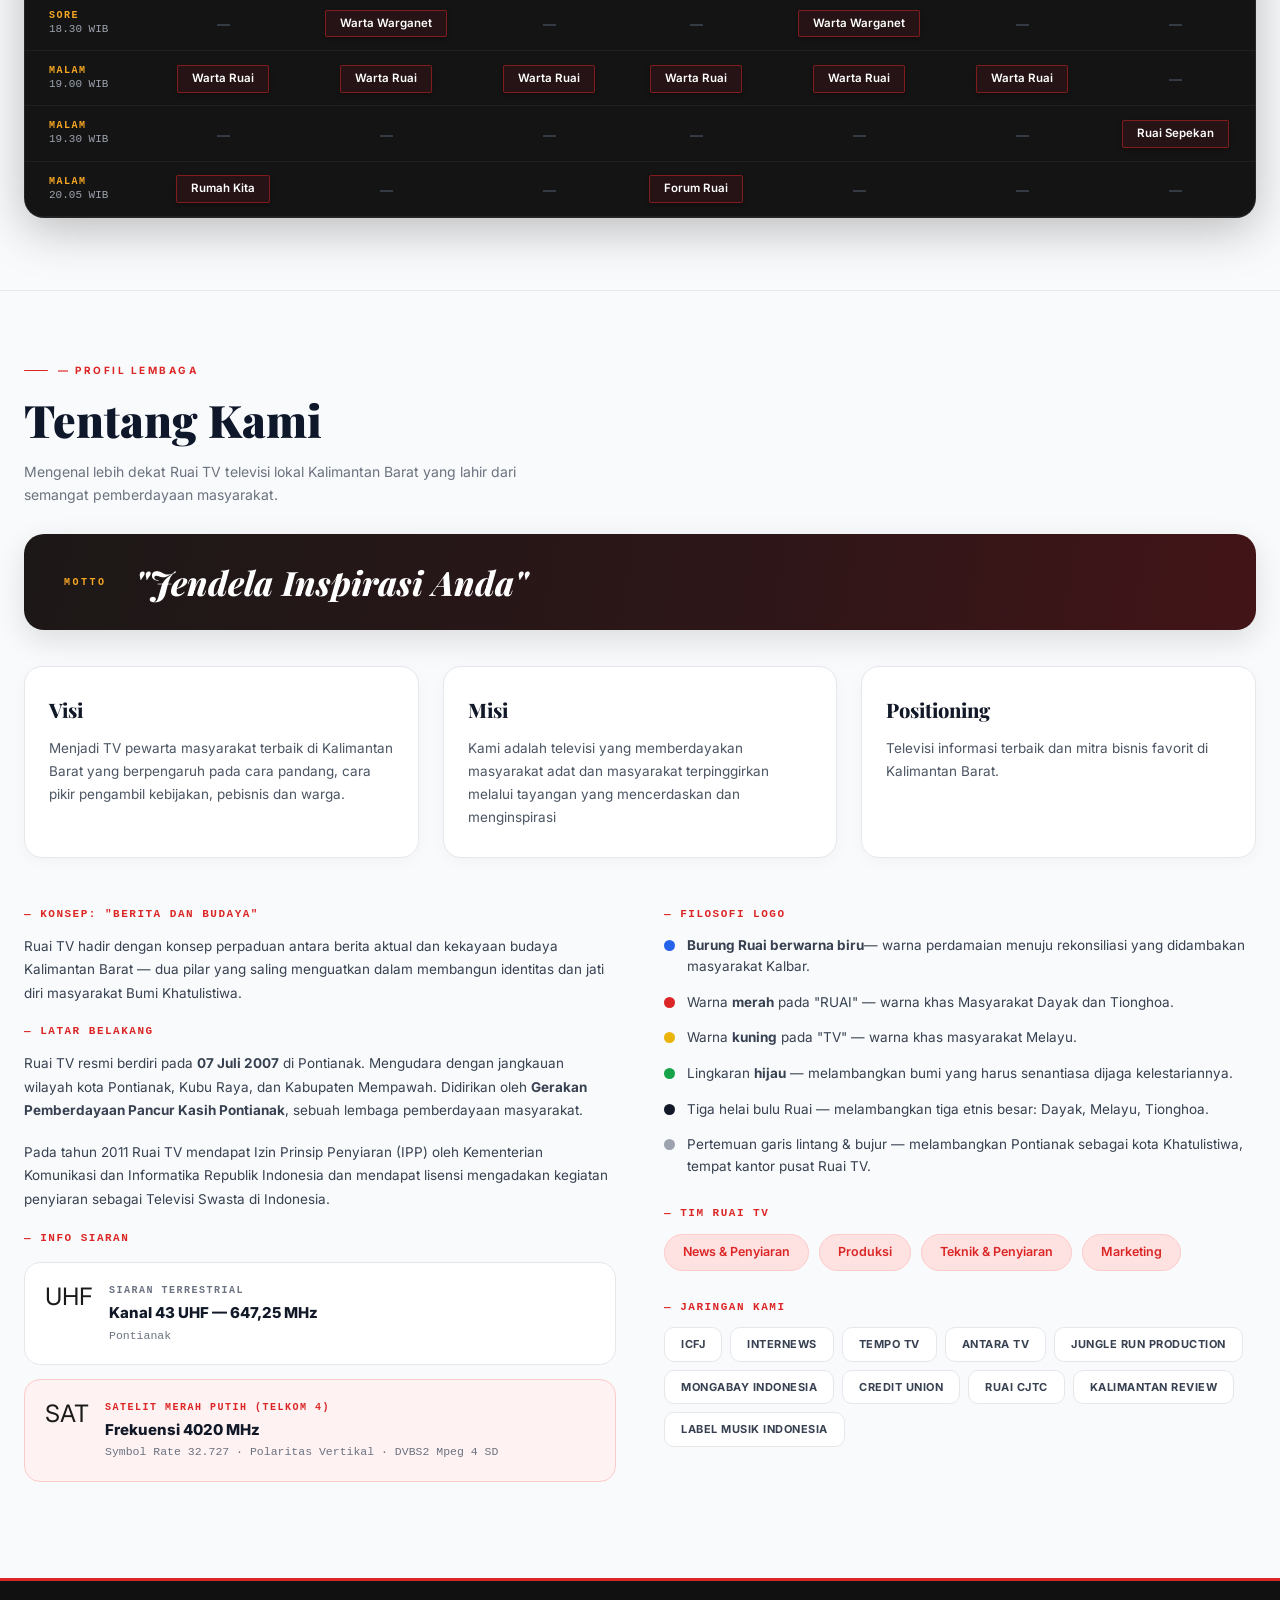
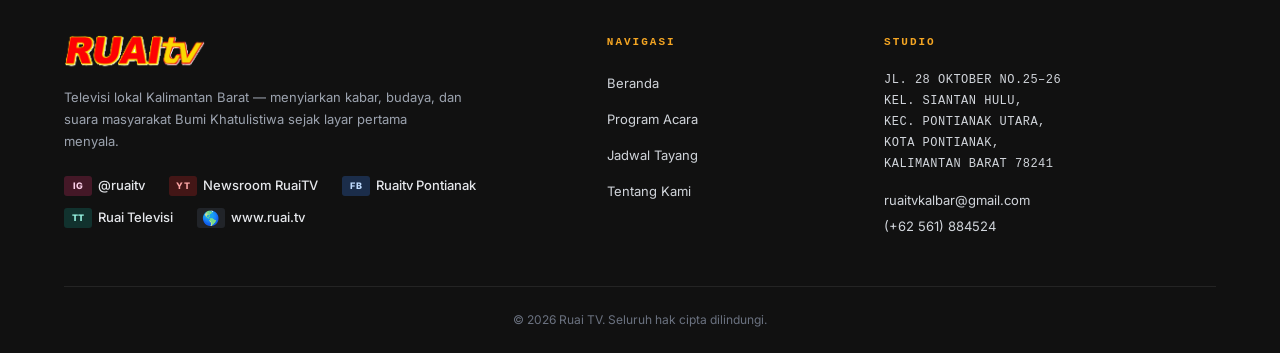
==== commit 4f2fb659: "feat(frontend): jadwal dari data admin, arsip tersembunyi, urutan by frekuensi tayang, perbaikan nav" ====
--- a/index.html
+++ b/index.html
@@ -8,7 +8,34 @@
   <meta name="keywords" content="Ruai TV, TV Kalimantan Barat, Berita Pontianak, Warta Ruai, Live Streaming Kalbar" />
   <meta property="og:title" content="Ruai TV — Kabar Kalbar dari Mata Ruai" />
   <meta property="og:description" content="Stasiun televisi lokal terpercaya Kalimantan Barat." />
-  <meta property="og:image" content="assets/images/programs/Warta-Ruai.png" />
+  <meta property="og:type" content="website" />
+  <meta property="og:site_name" content="Ruai TV" />
+  <meta property="og:locale" content="id_ID" />
+  <meta name="twitter:card" content="summary" />
+  <meta name="twitter:title" content="Ruai TV — Kabar Kalbar dari Mata Ruai" />
+  <meta name="twitter:description" content="Stasiun televisi lokal terpercaya Kalimantan Barat." />
+  <script type="application/ld+json">
+  {
+    "@context": "https://schema.org",
+    "@type": "TelevisionStation",
+    "name": "Ruai TV",
+    "alternateName": "Ruai Televisi",
+    "description": "Stasiun televisi lokal Kalimantan Barat: berita, budaya, dan siaran langsung.",
+    "slogan": "Jendela Inspirasi Anda",
+    "foundingDate": "2007-07-07",
+    "telephone": "+62561884524",
+    "email": "ruaitvkalbar@gmail.com",
+    "areaServed": "Kalimantan Barat",
+    "address": {
+      "@type": "PostalAddress",
+      "streetAddress": "Jl. 28 Oktober No. 25-26, Kel. Siantan Hulu, Kec. Pontianak Utara",
+      "addressLocality": "Pontianak",
+      "addressRegion": "Kalimantan Barat",
+      "postalCode": "78241",
+      "addressCountry": "ID"
+    }
+  }
+  </script>
   <link rel="icon" href="assets/images/logo ruai.png" type="image/png" />
 
   <!-- Fonts (dimuat paralel dengan CSS, bukan lewat @import) -->
@@ -143,23 +170,29 @@
         </p>
       </div>
       <div class="count-pills" aria-label="Jumlah program">
-        <div class="count-pill" id="pill-aktif"><span id="total-aktif">15</span> Aktif</div>
-        <div class="count-pill" id="pill-arsip"><span id="total-arsip">20</span> Arsip</div>
+        <div class="count-pill" id="pill-aktif"><span id="total-aktif">–</span> Aktif</div>
+        <div class="count-pill" id="pill-arsip"><span id="total-arsip">–</span> Arsip</div>
       </div>
     </div>
 
     <!-- Filter tabs -->
-    <div class="filter-row" role="tablist" aria-label="Filter kategori program">
-      <button class="filter-tab active" data-filter="semua"      id="tab-semua"      role="tab" aria-selected="true">Semua <span data-count="semua">34</span></button>
-      <button class="filter-tab"        data-filter="aktif"      id="tab-aktif"      role="tab">Aktif <span data-count="aktif">15</span></button>
-      <button class="filter-tab"        data-filter="berita"     id="tab-berita"     role="tab">Program Berita <span data-count="berita">12</span></button>
-      <button class="filter-tab"        data-filter="non-news"   id="tab-non-news"   role="tab">Non-News <span data-count="non-news">11</span></button>
-      <button class="filter-tab"        data-filter="kerja-sama" id="tab-kerja-sama" role="tab">Kerja Sama <span data-count="kerja-sama">11</span></button>
-      <button class="filter-tab"        data-filter="arsip"      id="tab-arsip"      role="tab">Arsip <span data-count="arsip">20</span></button>
+    <div class="filter-row" role="group" aria-label="Filter kategori program">
+      <button type="button" class="filter-tab active" data-filter="semua"      id="tab-semua"      aria-pressed="true">Semua <span data-count="semua">–</span></button>
+      <button type="button" class="filter-tab"        data-filter="berita"     id="tab-berita"     aria-pressed="false">Program Berita <span data-count="berita">–</span></button>
+      <button type="button" class="filter-tab"        data-filter="non-news"   id="tab-non-news"   aria-pressed="false">Non-News <span data-count="non-news">–</span></button>
+      <button type="button" class="filter-tab"        data-filter="kerja-sama" id="tab-kerja-sama" aria-pressed="false">Kerja Sama <span data-count="kerja-sama">–</span></button>
     </div>
 
     <!-- Grid (rendered by catalog.js) -->
-    <div id="programs-grid" role="list" aria-label="Daftar program Ruai TV"></div>
+    <div id="programs-grid"></div>
+
+    <!-- Arsip disembunyikan secara default -->
+    <div class="archive-toggle-wrap" id="archive-toggle-wrap" hidden>
+      <button type="button" class="btn-archive-toggle" id="archive-toggle" aria-expanded="false" aria-controls="programs-grid">
+        <span class="archive-toggle-label">Tampilkan Arsip</span>
+        <span class="archive-toggle-count">0</span>
+      </button>
+    </div>
 
     <!-- Empty state -->
     <div id="catalog-empty" style="display:none;text-align:center;padding:48px;color:#9CA3AF;">
@@ -414,6 +447,7 @@
 <!-- Scripts -->
 <script src="assets/js/supabase-config.js"></script>
 <script src="assets/js/supabase-client.js"></script>
+<script src="assets/js/schedule-utils.js"></script>
 <script src="assets/js/main.js"></script>
 <script src="assets/js/catalog.js"></script>
 <script src="assets/js/schedule.js"></script>
--- a/assets/css/style.css
+++ b/assets/css/style.css
@@ -58,6 +58,7 @@
 img, video { max-width: 100%; height: auto; }
 input::placeholder, textarea::placeholder { opacity: 1; color: #9CA3AF; }
 textarea { resize: vertical; }
+[hidden] { display: none !important; }
 html { scroll-behavior: smooth; -webkit-font-smoothing: antialiased; }
 body {
   font-family: 'Inter', -apple-system, sans-serif;
@@ -119,6 +120,7 @@
   color: #ffffff;
   text-decoration: none;
   border-radius: 6px;
+  white-space: nowrap;
   transition: var(--ease);
 }
 
@@ -276,11 +278,12 @@
   flex-direction: column;
 }
 
-/* Background image / video placeholder */
+/* Gambar latar hero: opsional. Kosong secara default; diatur lewat
+   --hero-image (mis. document.documentElement.style.setProperty('--hero-image', 'url(...)')). */
 .hero-bg-img {
   position: absolute;
   inset: 0;
-  background: url('../images/programs/warta-ruai.jpg') center/cover no-repeat;
+  background: var(--hero-image, none) center/cover no-repeat;
   opacity: 0.22;
   z-index: 0;
 }
@@ -372,7 +375,7 @@
   font-weight: 700;
   letter-spacing: 1.5px;
   text-transform: uppercase;
-  color: rgba(255,255,255,0.3);
+  color: rgba(255,255,255,0.55);
   margin-bottom: 5px;
 }
 
@@ -558,6 +561,15 @@
   margin-bottom: 8px;
 }
 
+/* Judul di atas latar terang (mis. #tentang) */
+.section-title-light {
+  font-family: 'Playfair Display', Georgia, serif;
+  font-size: clamp(2rem, 4vw, 2.8rem);
+  font-weight: 900;
+  color: #0F172A;
+  margin-bottom: 8px;
+}
+
 .section-sub-dark {
   font-size: 13.5px;
   color: #475569;
@@ -832,7 +844,7 @@
   display: flex;
   align-items: center;
   gap: 5px;
-  font-size: 11px;
+  font-size: 12px;
   color: var(--gray-muted);
   margin-bottom: 7px;
 }
@@ -840,7 +852,7 @@
 .card-schedule-icon { font-size: 10px; opacity: 0.6; }
 
 .card-desc {
-  font-size: 12px;
+  font-size: 13px;
   color: #555;
   line-height: 1.6;
   margin-bottom: 14px;
@@ -866,7 +878,8 @@
   background: none;
   border: none;
   cursor: pointer;
-  padding: 0;
+  padding: 10px 0;
+  min-height: 40px;
   display: flex;
   align-items: center;
   gap: 4px;
@@ -1600,14 +1613,100 @@
   .hero-primetime-card { display: none; }
 }
 
+@media (max-width: 980px) {
+  .nav-links, .nav-search-wrap { display: none; }
+  .menu-toggle { display: flex; margin-left: 0; }
+
+  /* Hero tidak perlu setinggi layar saat kartu Prime Time disembunyikan */
+  #beranda { min-height: auto; }
+  .hero-inner { padding: 120px 24px 150px; }
+}
+
 @media (max-width: 768px) {
-  .nav-links, .nav-search-wrap { display: none; }
-  .menu-toggle { display: flex; }
   .jadwal-header-row { flex-direction: column; align-items: flex-start; }
 }
 
+/* Label LIVE: lengkap di layar lebar, ringkas di layar sempit */
+.live-label-short { display: none; }
+@media (max-width: 480px) {
+  .nav-inner { gap: 12px; padding: 0 16px; }
+  .live-label-full { display: none; }
+  .live-label-short { display: inline; }
+  .btn-live-nav { padding: 8px 14px; }
+}
+
 @media (max-width: 560px) {
-  .hero-inner { padding: 88px 20px 100px; }
+  .hero-inner { padding: 96px 20px 120px; }
   h1.hero-title { font-size: 2.2rem; }
 }
 
+/* ════════════════════════════════════════════════════════════
+   KATALOG: tombol Arsip & pemisah
+════════════════════════════════════════════════════════════ */
+.archive-toggle-wrap {
+  display: flex;
+  justify-content: center;
+  margin-top: 28px;
+}
+
+.btn-archive-toggle {
+  display: inline-flex;
+  align-items: center;
+  gap: 10px;
+  padding: 11px 22px;
+  border-radius: 24px;
+  font-size: 13.5px;
+  font-weight: 700;
+  color: var(--dark);
+  background: rgba(255, 255, 255, 0.7);
+  border: 1.5px solid rgba(0, 0, 0, 0.22);
+  transition: var(--ease);
+}
+
+.btn-archive-toggle:hover {
+  background: #FFFFFF;
+  border-color: rgba(0, 0, 0, 0.4);
+  transform: translateY(-1px);
+}
+
+.archive-toggle-count {
+  min-width: 26px;
+  padding: 2px 8px;
+  border-radius: 12px;
+  font-size: 12px;
+  text-align: center;
+  color: #FFFFFF;
+  background: var(--dark-card);
+}
+
+/* Pemisah sebelum kartu arsip: garis + label */
+.archive-divider {
+  grid-column: 1 / -1;
+  display: flex;
+  align-items: center;
+  gap: 14px;
+  margin: 12px 0 2px;
+  font-size: 12px;
+  font-weight: 800;
+  letter-spacing: 2px;
+  text-transform: uppercase;
+  color: rgba(26, 26, 26, 0.72);
+}
+
+.archive-divider::before,
+.archive-divider::after {
+  content: '';
+  flex: 1;
+  height: 1px;
+  background: rgba(26, 26, 26, 0.25);
+}
+
+.archive-divider.hidden { display: none; }
+
+/* Jadwal sepekan: keadaan kosong */
+.sched-empty-state {
+  padding: 40px 20px;
+  text-align: center;
+  font-size: 13px;
+  color: #9CA3AF;
+}
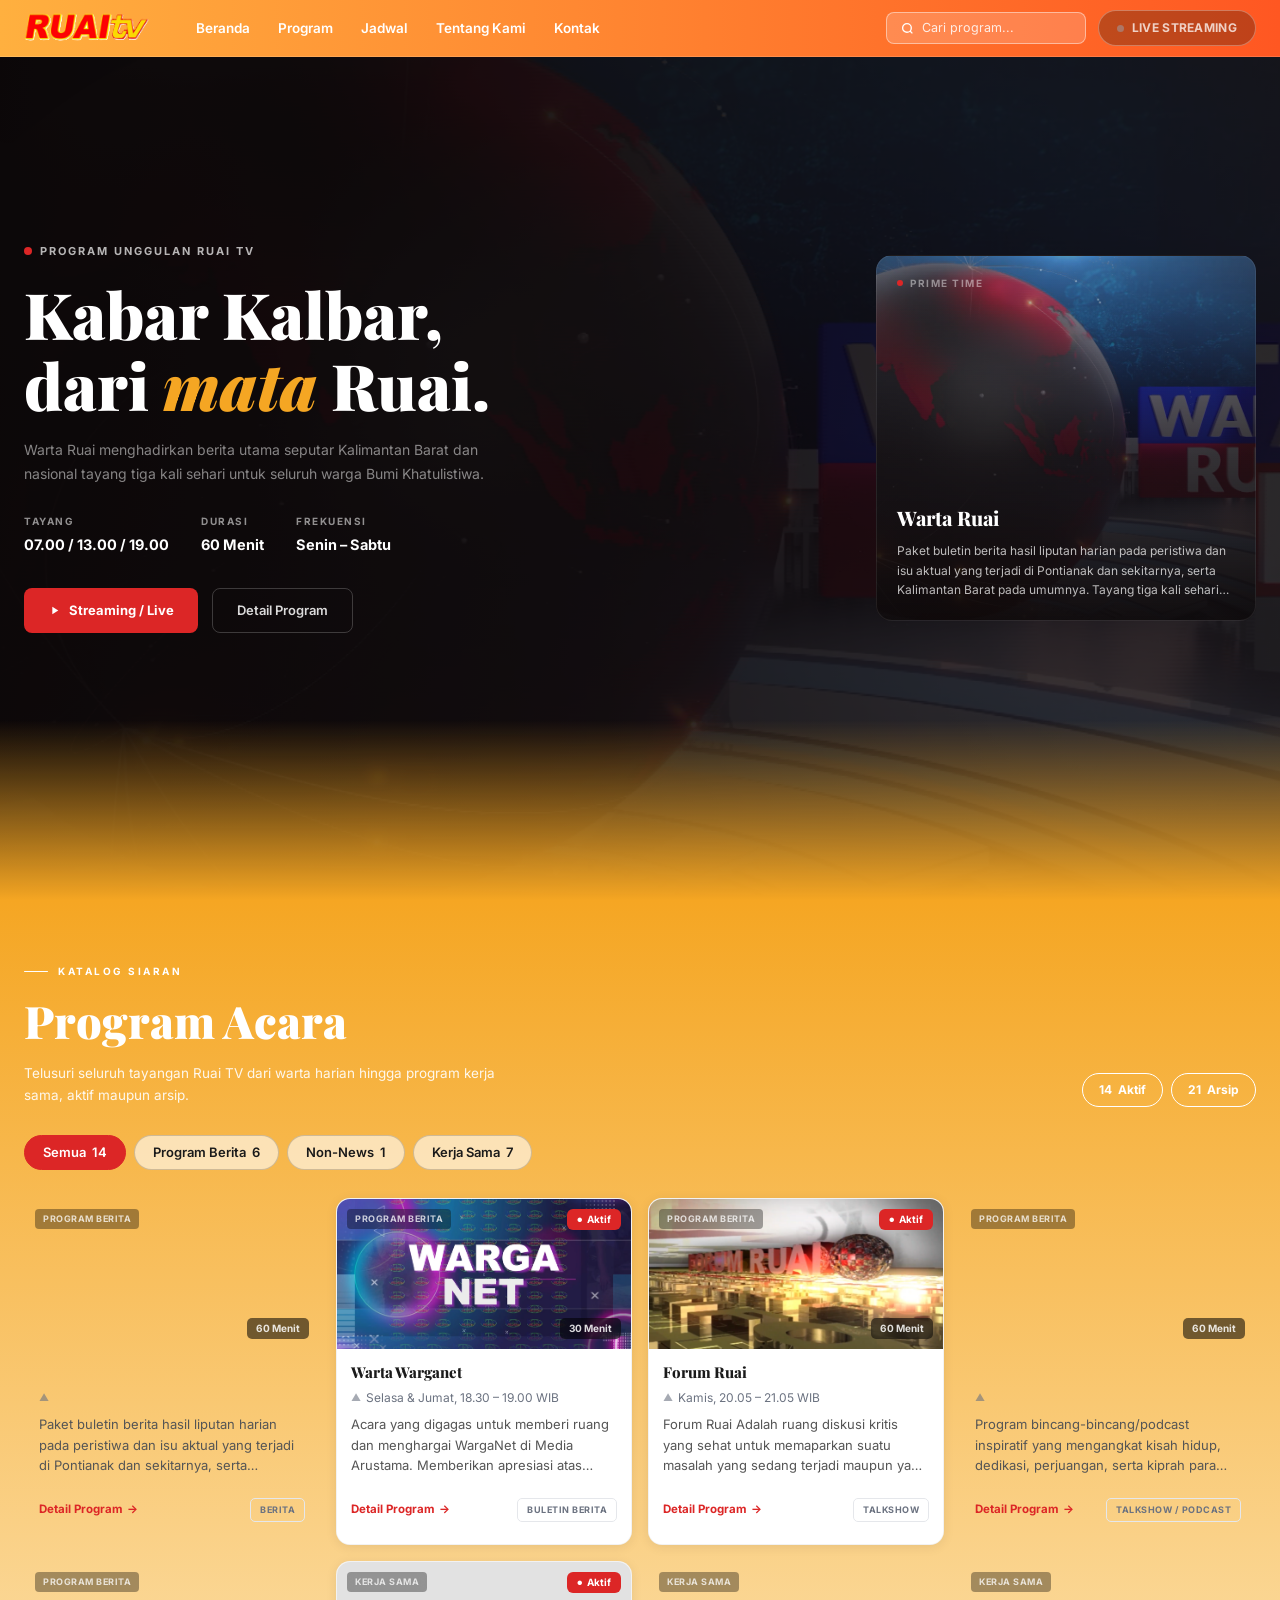
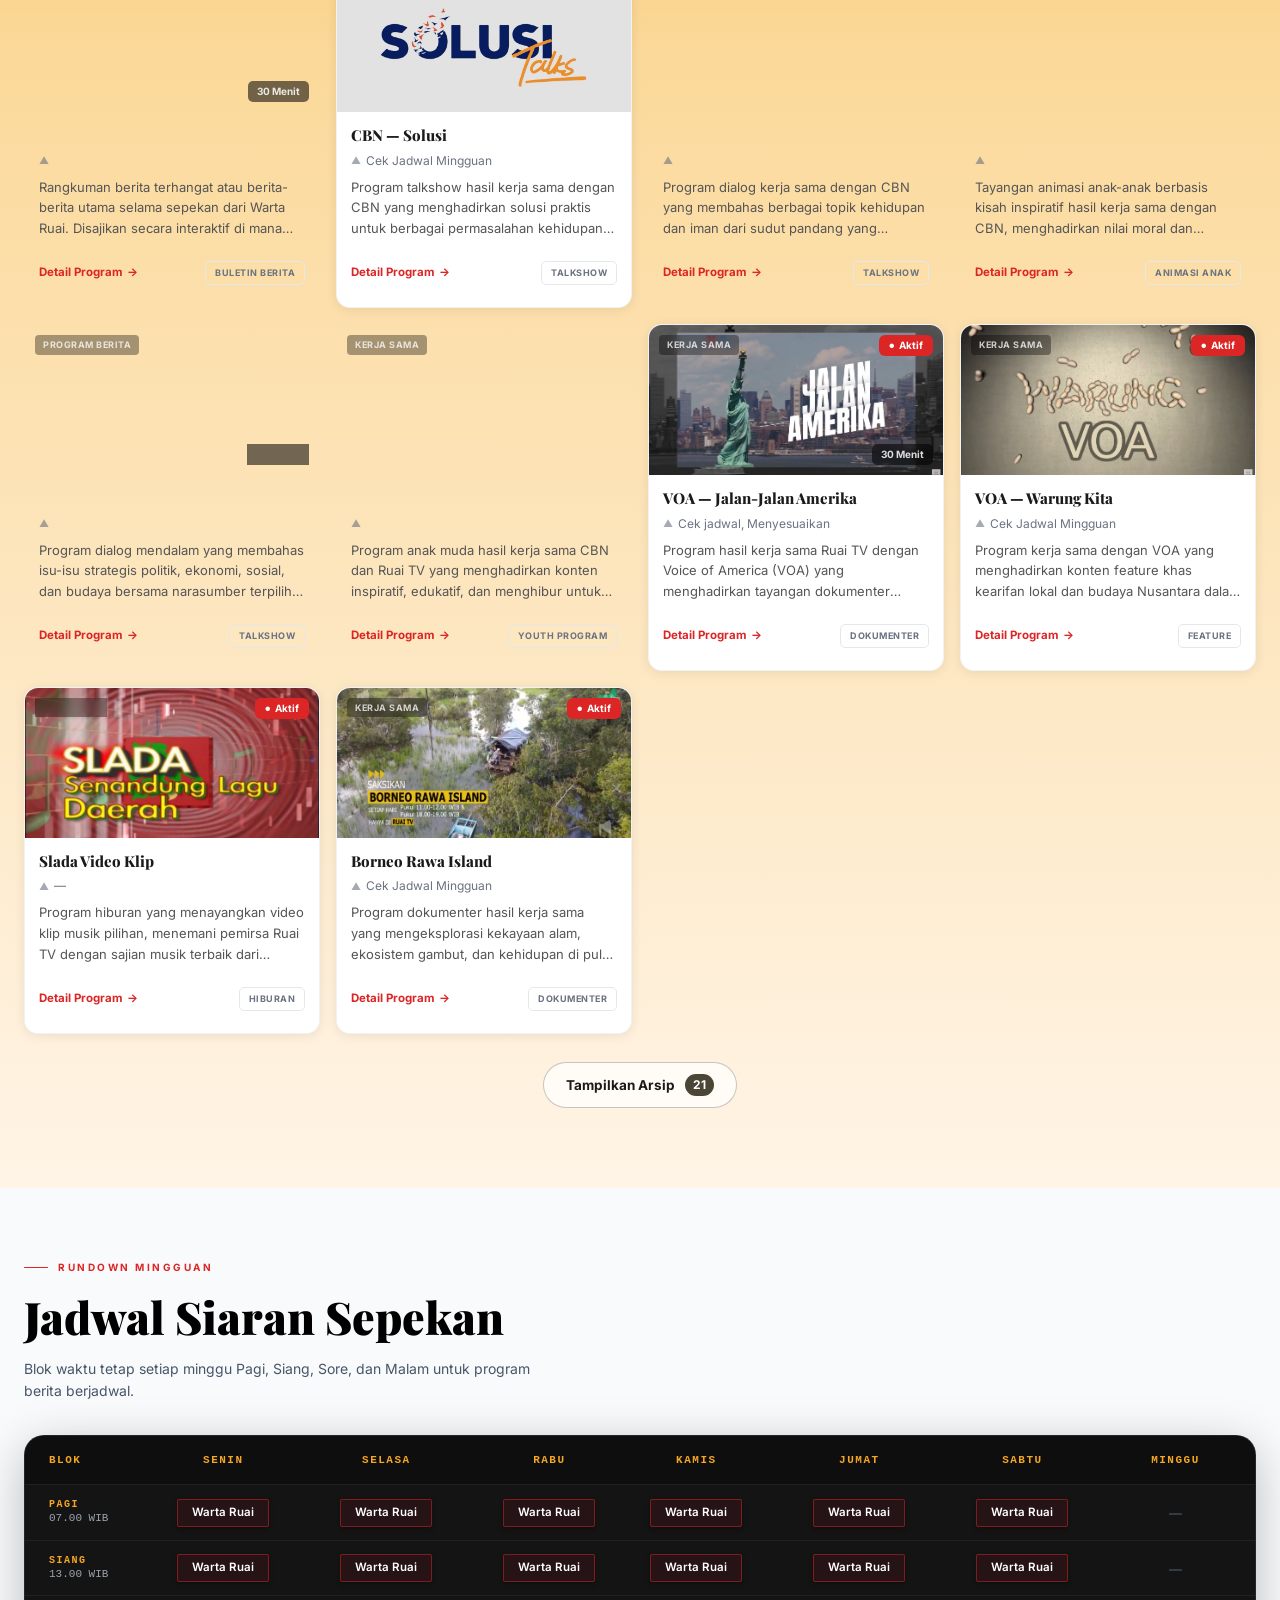
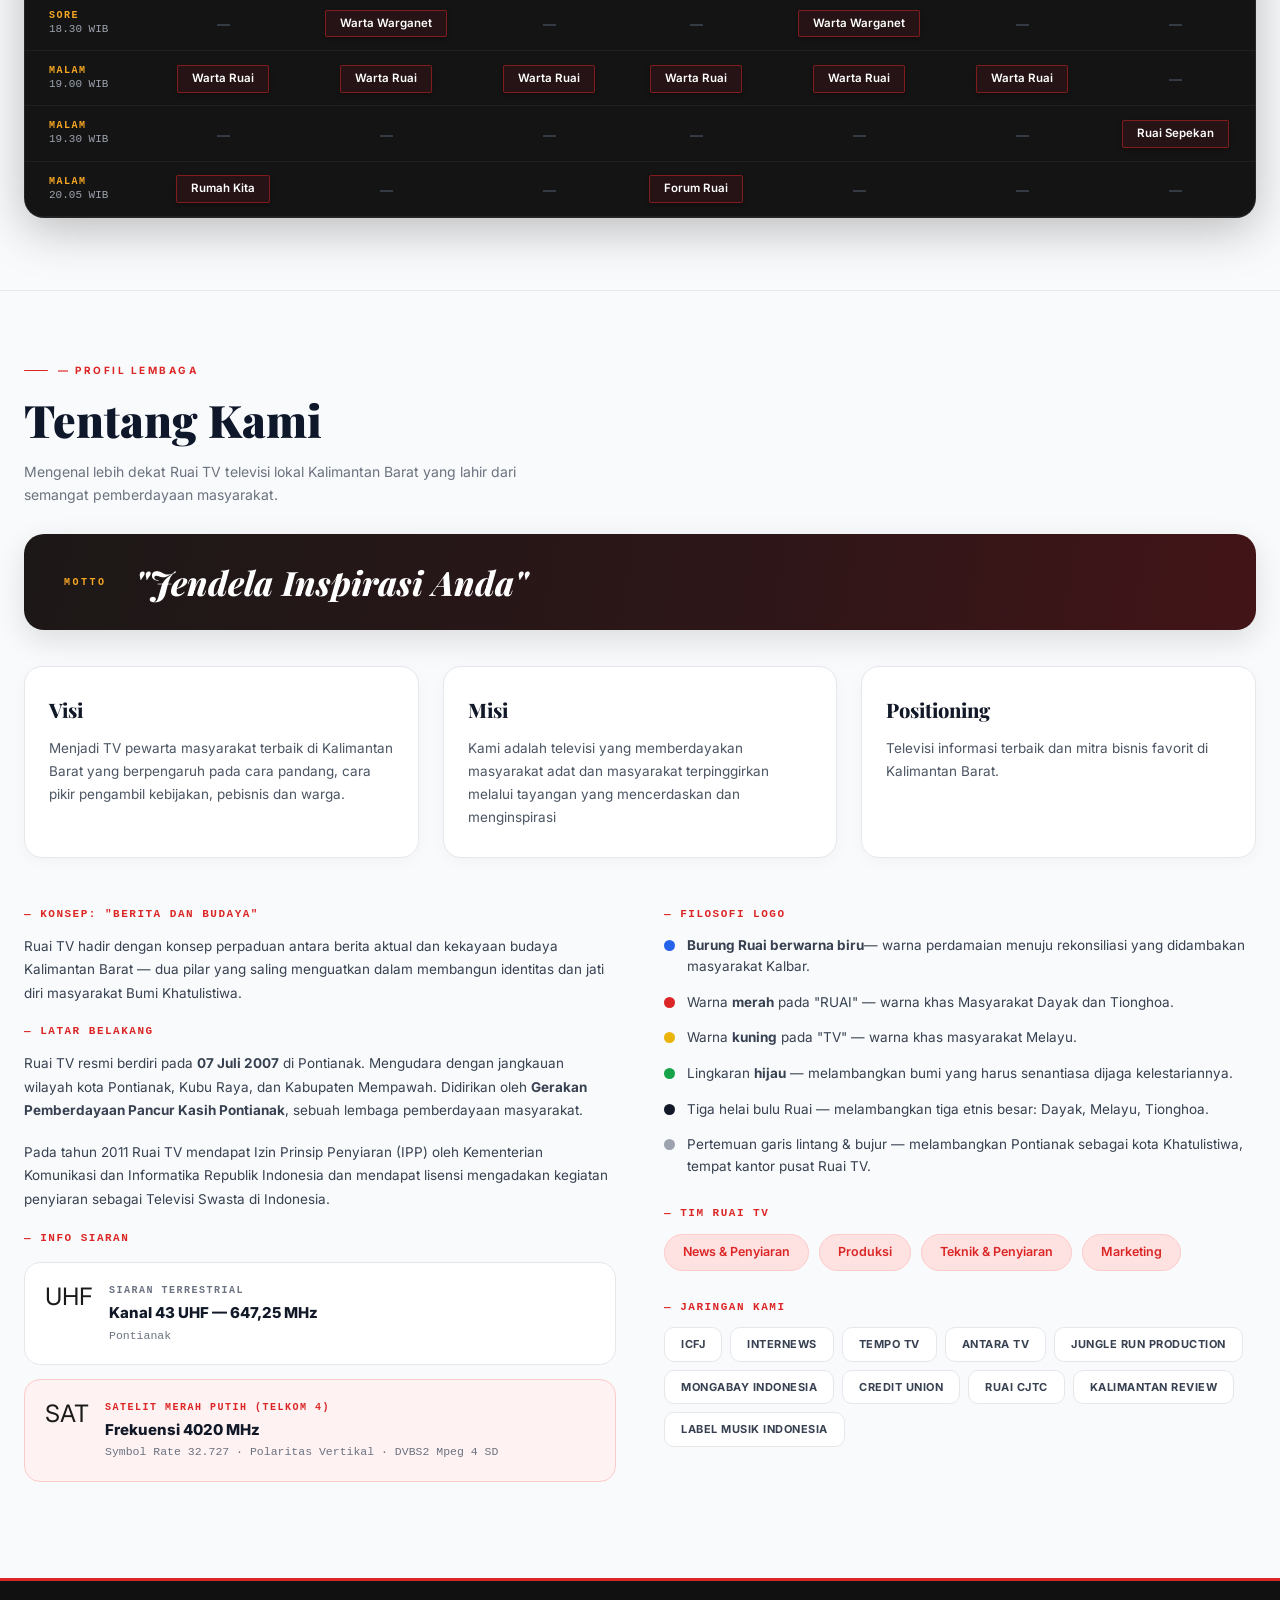
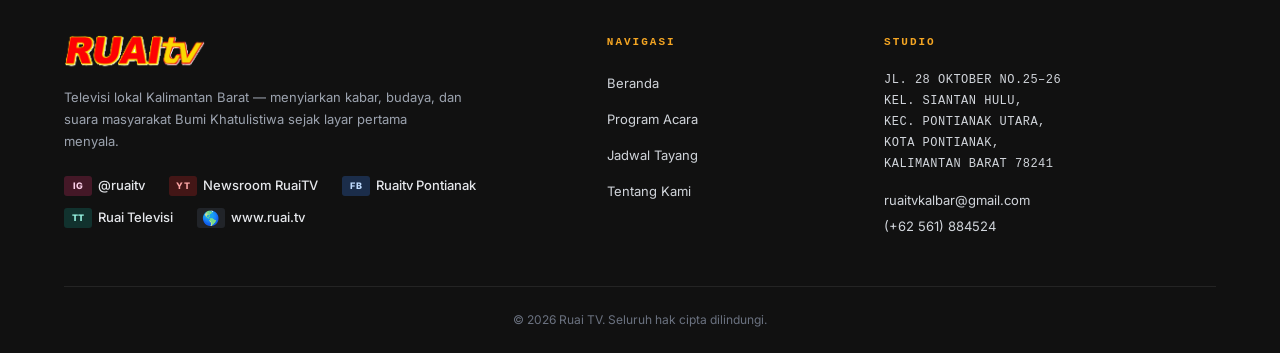
==== commit 61c6e131: "feat(frontend): hero mengikuti banner program unggulan - Program unggulan = urutan teratas katalog (" ====
--- a/index.html
+++ b/index.html
@@ -143,8 +143,8 @@
         </div>
       </div>
 
-      <div class="primetime-info-title">Warta Ruai</div>
-      <div class="primetime-info-desc">
+      <div class="primetime-info-title" id="primetime-title">Warta Ruai</div>
+      <div class="primetime-info-desc" id="primetime-desc">
         Liputan langsung dari studio Pontianak: politik, ekonomi,<br />
         sosial-budaya, dan kabar dari pelosok Kalimantan Barat.
       </div>
--- a/assets/css/style.css
+++ b/assets/css/style.css
@@ -286,7 +286,11 @@
   background: var(--hero-image, none) center/cover no-repeat;
   opacity: 0.22;
   z-index: 0;
-}
+  transition: opacity 0.6s ease;
+}
+
+/* Setelah banner program unggulan termuat, latar hero sedikit lebih terlihat */
+#beranda.has-hero-image .hero-bg-img { opacity: 0.38; }
 
 /* Dark gradient overlay */
 .hero-bg-img::after {
@@ -514,7 +518,22 @@
   font-size: 12px;
   color: rgba(255,255,255,0.4);
   line-height: 1.65;
-}
+  display: -webkit-box;
+  -webkit-line-clamp: 3;
+  line-clamp: 3;
+  -webkit-box-orient: vertical;
+  overflow: hidden;
+}
+
+/* Kartu Prime Time memakai banner program unggulan sebagai latar bila tersedia */
+#beranda.has-hero-image .hero-primetime-card {
+  background:
+    linear-gradient(to top, rgba(12,8,9,0.96) 0%, rgba(12,8,9,0.72) 45%, rgba(12,8,9,0.12) 100%),
+    var(--hero-image) center/cover no-repeat;
+}
+
+#beranda.has-hero-image .primetime-circles > * { display: none; }
+#beranda.has-hero-image .primetime-info-desc { color: rgba(255,255,255,0.72); }
 
 
 /* ════════════════════════════════════════════════════════════
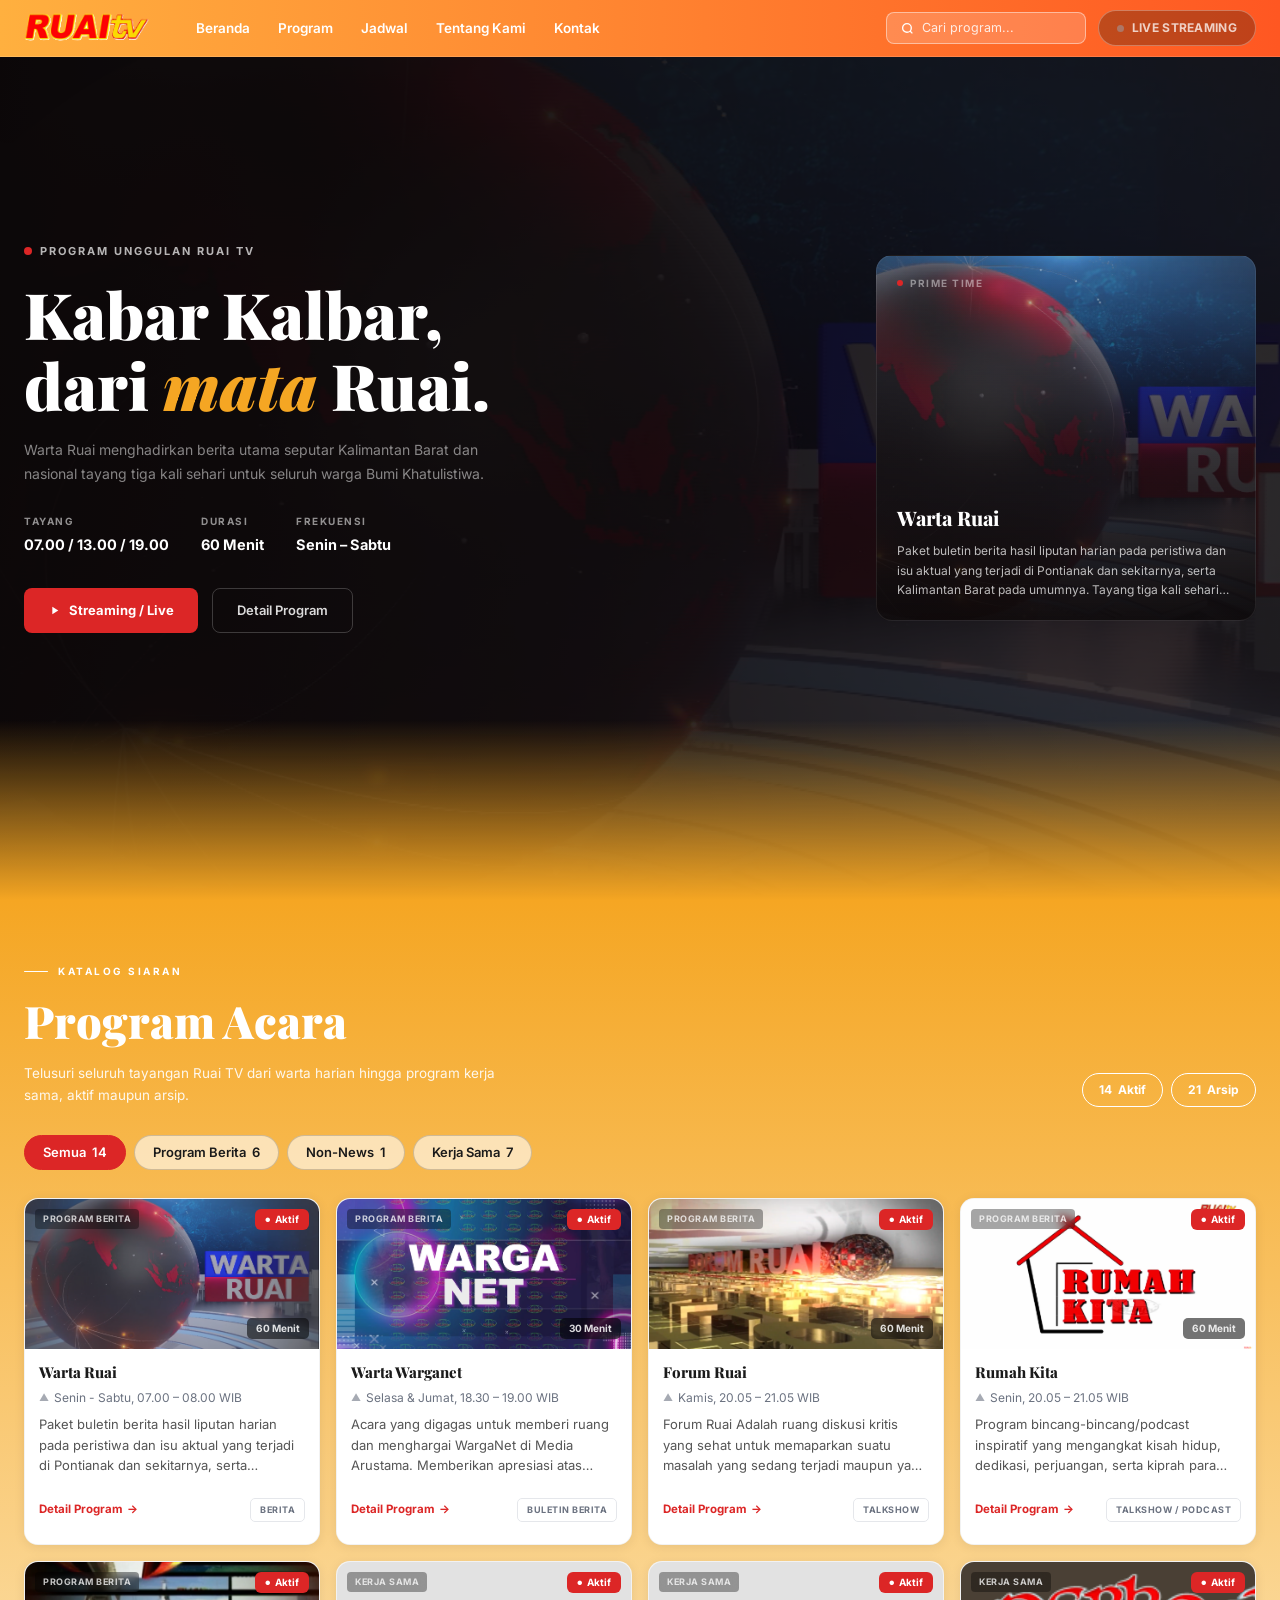
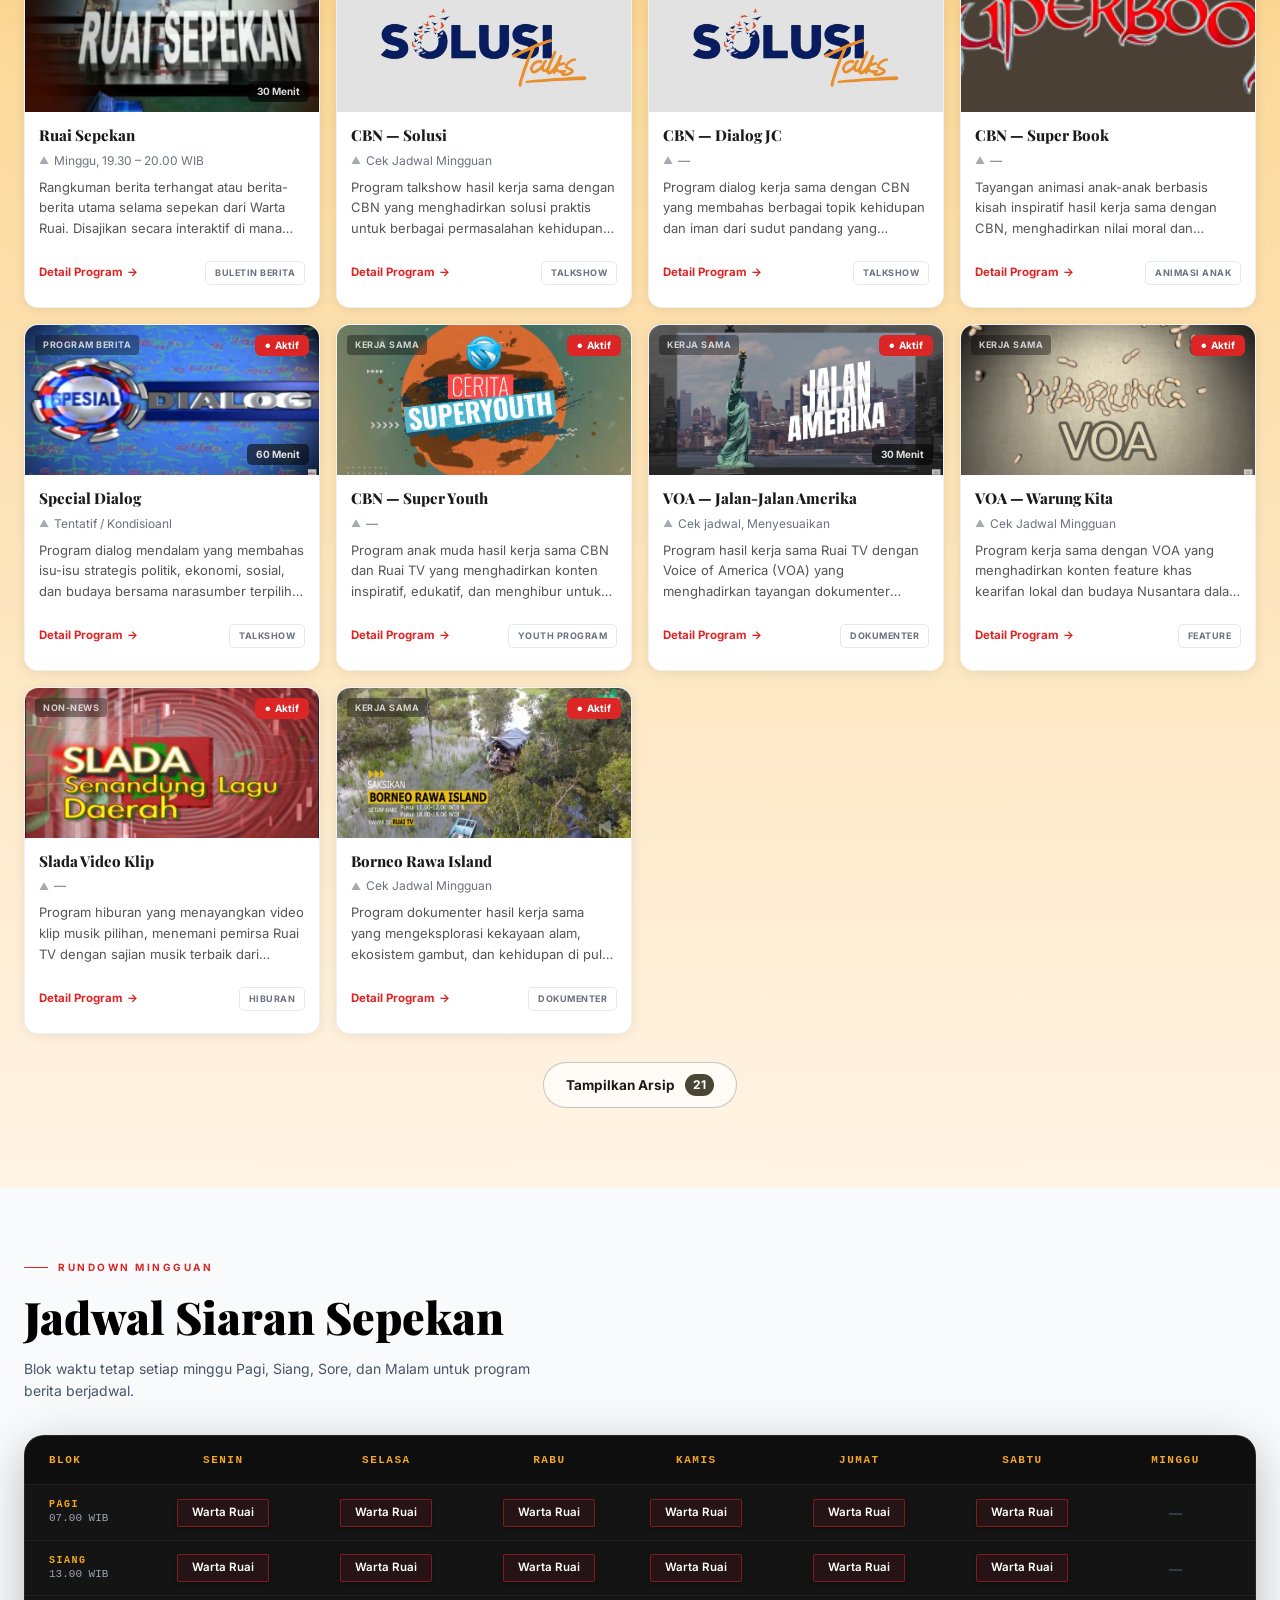
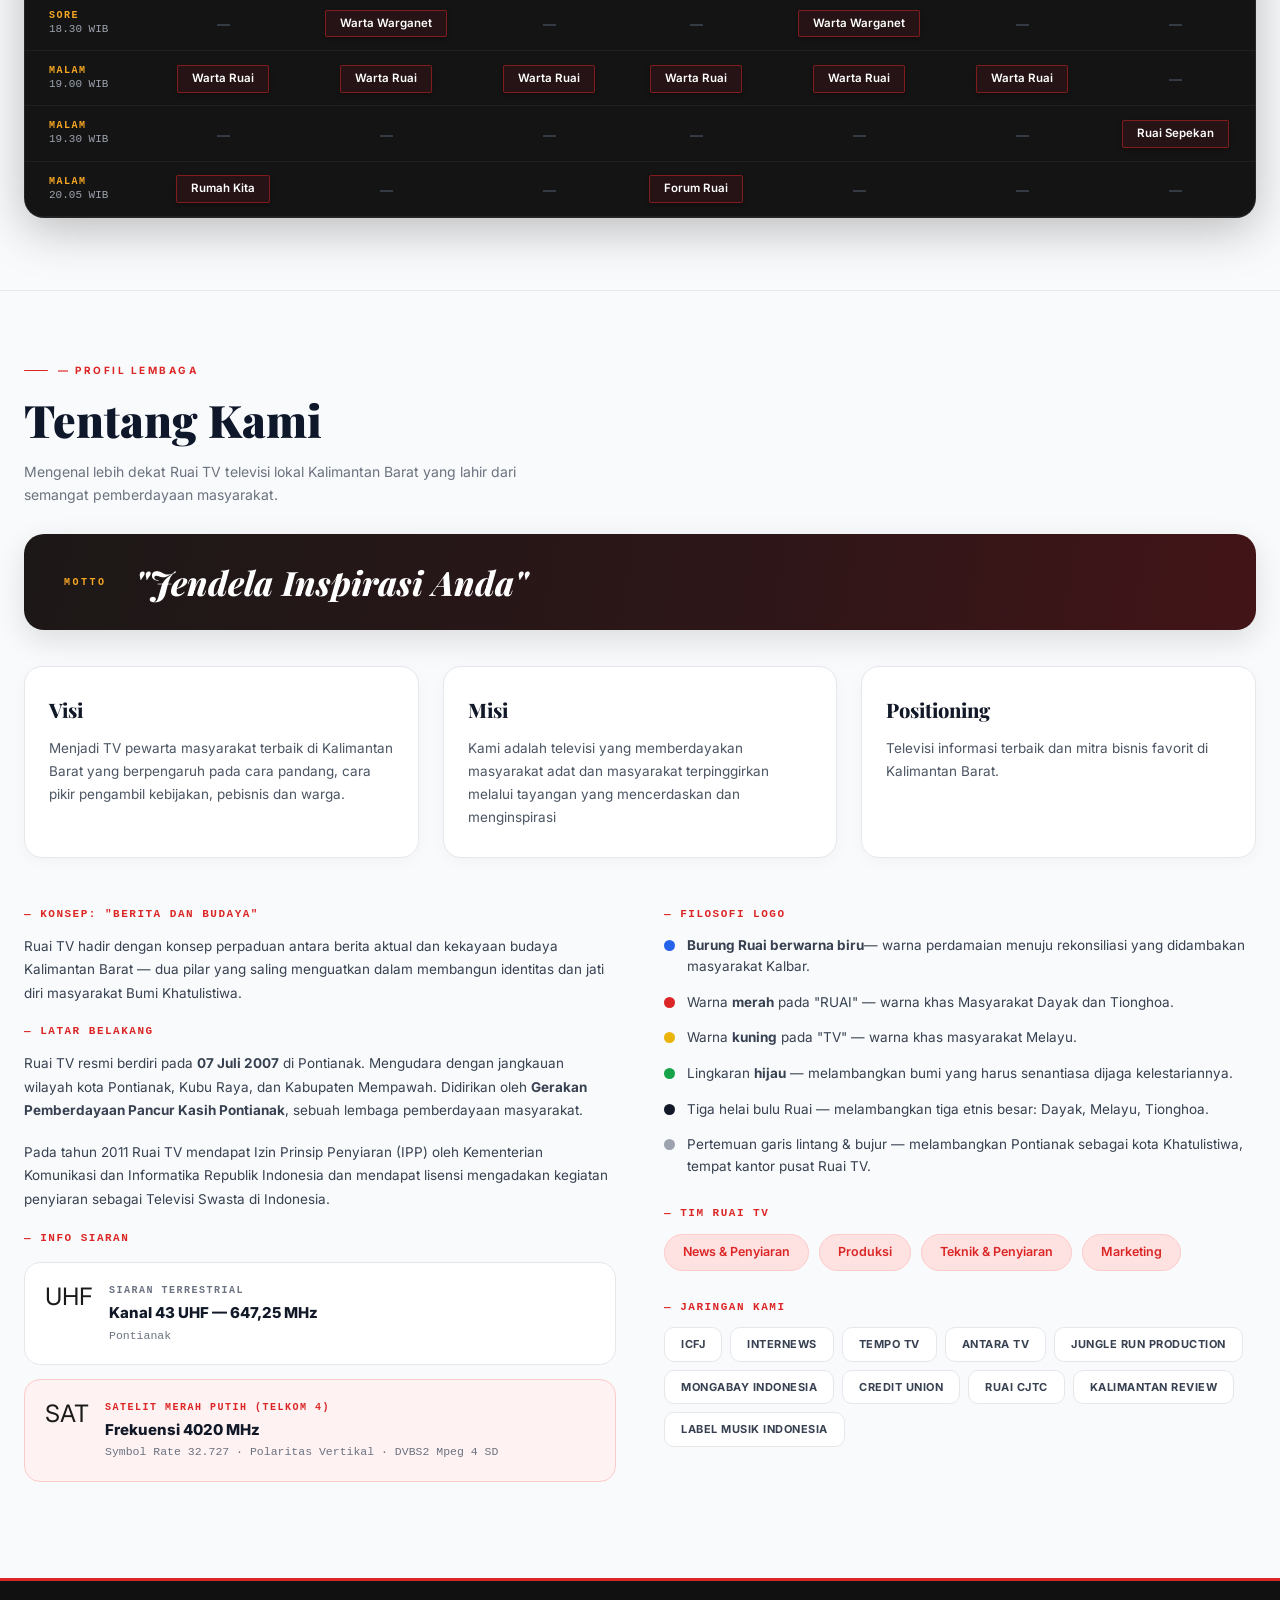
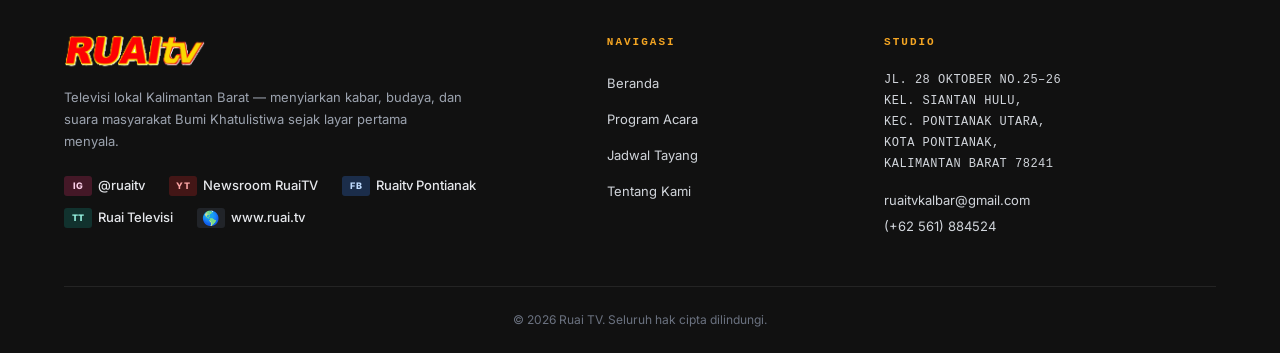
==== commit 621e4aa5: "refactor(frontend): navbar & footer langsung di HTML, bukan dimuat via fetch - Navbar dan footer ada" ====
--- a/index.html
+++ b/index.html
@@ -50,9 +50,66 @@
 <body>
 
 <!-- ═══════════════════════════════════════
-     NAVBAR (Loaded dynamically from includes/navbar.html)
-═══════════════════════════════════════ -->
-<div id="navbar-container"></div>
+     NAVBAR
+═══════════════════════════════════════ -->
+<header id="navbar">
+  <div class="nav-inner">
+    <!-- Logo -->
+    <a href="#beranda" class="nav-logo" aria-label="Ruai TV - Beranda">
+      <img src="assets/images/logo ruai.png" alt="Logo Ruai TV Kalimantan Barat" width="150" height="38" />
+    </a>
+
+    <!-- Desktop nav links -->
+    <nav aria-label="Navigasi utama">
+      <ul class="nav-links">
+        <li><a href="#beranda">Beranda</a></li>
+        <li><a href="#program">Program</a></li>
+        <li><a href="#jadwal">Jadwal</a></li>
+        <li><a href="#tentang">Tentang Kami</a></li>
+        <li><a href="#kontak">Kontak</a></li>
+      </ul>
+    </nav>
+
+    <!-- Search + CTA -->
+    <div style="display:flex;align-items:center;gap:12px;margin-left:auto;">
+      <div class="nav-search-wrap" role="search">
+        <svg width="13" height="13" viewBox="0 0 24 24" fill="none" stroke="currentColor" stroke-width="2.5" aria-hidden="true">
+          <circle cx="11" cy="11" r="8"/><path d="m21 21-4.35-4.35"/>
+        </svg>
+        <input type="search" placeholder="Cari program..." aria-label="Cari program Ruai TV" id="search-input" />
+      </div>
+
+      <a href="https://www.youtube.com/@livestreamingruaitelevisi5647/streams" target="_blank" rel="noopener noreferrer"
+         class="btn-live-nav" id="nav-live-btn" aria-label="Tonton siaran langsung Ruai TV di YouTube">
+        <span class="live-dot"></span>
+        <span class="live-label-full">LIVE STREAMING</span>
+        <span class="live-label-short">LIVE</span>
+      </a>
+
+      <!-- Mobile toggle -->
+      <button class="menu-toggle" id="menu-toggle" aria-label="Buka menu navigasi" aria-expanded="false">
+        <span></span><span></span><span></span>
+      </button>
+    </div>
+  </div>
+
+  <!-- Mobile menu -->
+  <div id="mobile-menu" role="navigation" aria-label="Menu navigasi mobile">
+    <div style="padding: 12px 16px 6px;">
+      <div class="nav-search-wrap" role="search" style="width:100%;">
+        <svg width="13" height="13" viewBox="0 0 24 24" fill="none" stroke="currentColor" stroke-width="2.5" aria-hidden="true">
+          <circle cx="11" cy="11" r="8"/><path d="m21 21-4.35-4.35"/>
+        </svg>
+        <input type="search" placeholder="Cari program..." aria-label="Cari program Ruai TV" id="mobile-search-input" style="width:100%;" />
+      </div>
+    </div>
+    <a href="#beranda"  class="mobile-nav-link">Beranda</a>
+    <a href="#program"  class="mobile-nav-link">Program</a>
+    <a href="#jadwal"   class="mobile-nav-link">Jadwal Siaran</a>
+    <a href="#tentang"  class="mobile-nav-link">Tentang Kami</a>
+    <a href="#kontak"   class="mobile-nav-link">Kontak</a>
+  </div>
+</header>
 
 
 
@@ -393,9 +450,74 @@
 
 
 <!-- ═══════════════════════════════════════
-     FOOTER (Loaded dynamically from includes/footer.html)
-═══════════════════════════════════════ -->
-<div id="footer-container"></div>
+     FOOTER
+═══════════════════════════════════════ -->
+<footer id="kontak" aria-label="Footer Ruai TV — Kontak dan Informasi">
+  <div class="footer-top-border"></div>
+  <div class="footer-inner">
+    <div class="footer-grid">
+
+      <!-- Left Column: Brand & Socials -->
+      <div class="footer-brand-col">
+        <div class="footer-logo">
+          <img src="assets/images/logo ruai.png" alt="Ruai TV Logo" width="150" height="38" />
+        </div>
+        <p class="footer-desc">
+          Televisi lokal Kalimantan Barat — menyiarkan kabar, budaya, dan suara masyarakat Bumi Khatulistiwa sejak layar pertama menyala.
+        </p>
+        <div class="footer-social-links">
+          <a href="https://www.instagram.com/" target="_blank" rel="noopener noreferrer" class="social-link-item">
+            <span class="social-icon social-ig">IG</span> @ruaitv
+          </a>
+          <a href="https://www.youtube.com/" target="_blank" rel="noopener noreferrer" class="social-link-item">
+            <span class="social-icon social-yt">YT</span> Newsroom RuaiTV
+          </a>
+          <a href="https://www.facebook.com/" target="_blank" rel="noopener noreferrer" class="social-link-item">
+            <span class="social-icon social-fb">FB</span> Ruaitv Pontianak
+          </a>
+          <a href="https://www.tiktok.com/" target="_blank" rel="noopener noreferrer" class="social-link-item">
+            <span class="social-icon social-tt">TT</span> Ruai Televisi
+          </a>
+          <a href="https://www.ruai.tv" target="_blank" rel="noopener noreferrer" class="social-link-item">
+            <span class="social-icon social-web">&#127758;</span> www.ruai.tv
+          </a>
+        </div>
+      </div>
+
+      <!-- Center Column: NAVIGASI -->
+      <div class="footer-nav-col">
+        <div class="footer-heading">NAVIGASI</div>
+        <ul class="footer-links-list">
+          <li><a href="#beranda">Beranda</a></li>
+          <li><a href="#program">Program Acara</a></li>
+          <li><a href="#jadwal">Jadwal Tayang</a></li>
+          <li><a href="#tentang">Tentang Kami</a></li>
+        </ul>
+      </div>
+
+      <!-- Right Column: STUDIO -->
+      <div class="footer-studio-col">
+        <div class="footer-heading">STUDIO</div>
+        <address class="footer-address">
+          JL. 28 OKTOBER NO.25–26<br />
+          KEL. SIANTAN HULU,<br />
+          KEC. PONTIANAK UTARA,<br />
+          KOTA PONTIANAK,<br />
+          KALIMANTAN BARAT 78241
+        </address>
+        <div class="footer-contact-info">
+          <p><a href="mailto:ruaitvkalbar@gmail.com">ruaitvkalbar@gmail.com</a></p>
+          <p><a href="tel:+62561884524">(+62 561) 884524</a></p>
+        </div>
+      </div>
+
+    </div>
+
+    <div class="footer-bottom-bar">
+      <span>© 2026 Ruai TV. Seluruh hak cipta dilindungi.</span>
+    </div>
+  </div>
+</footer>
 
 
 
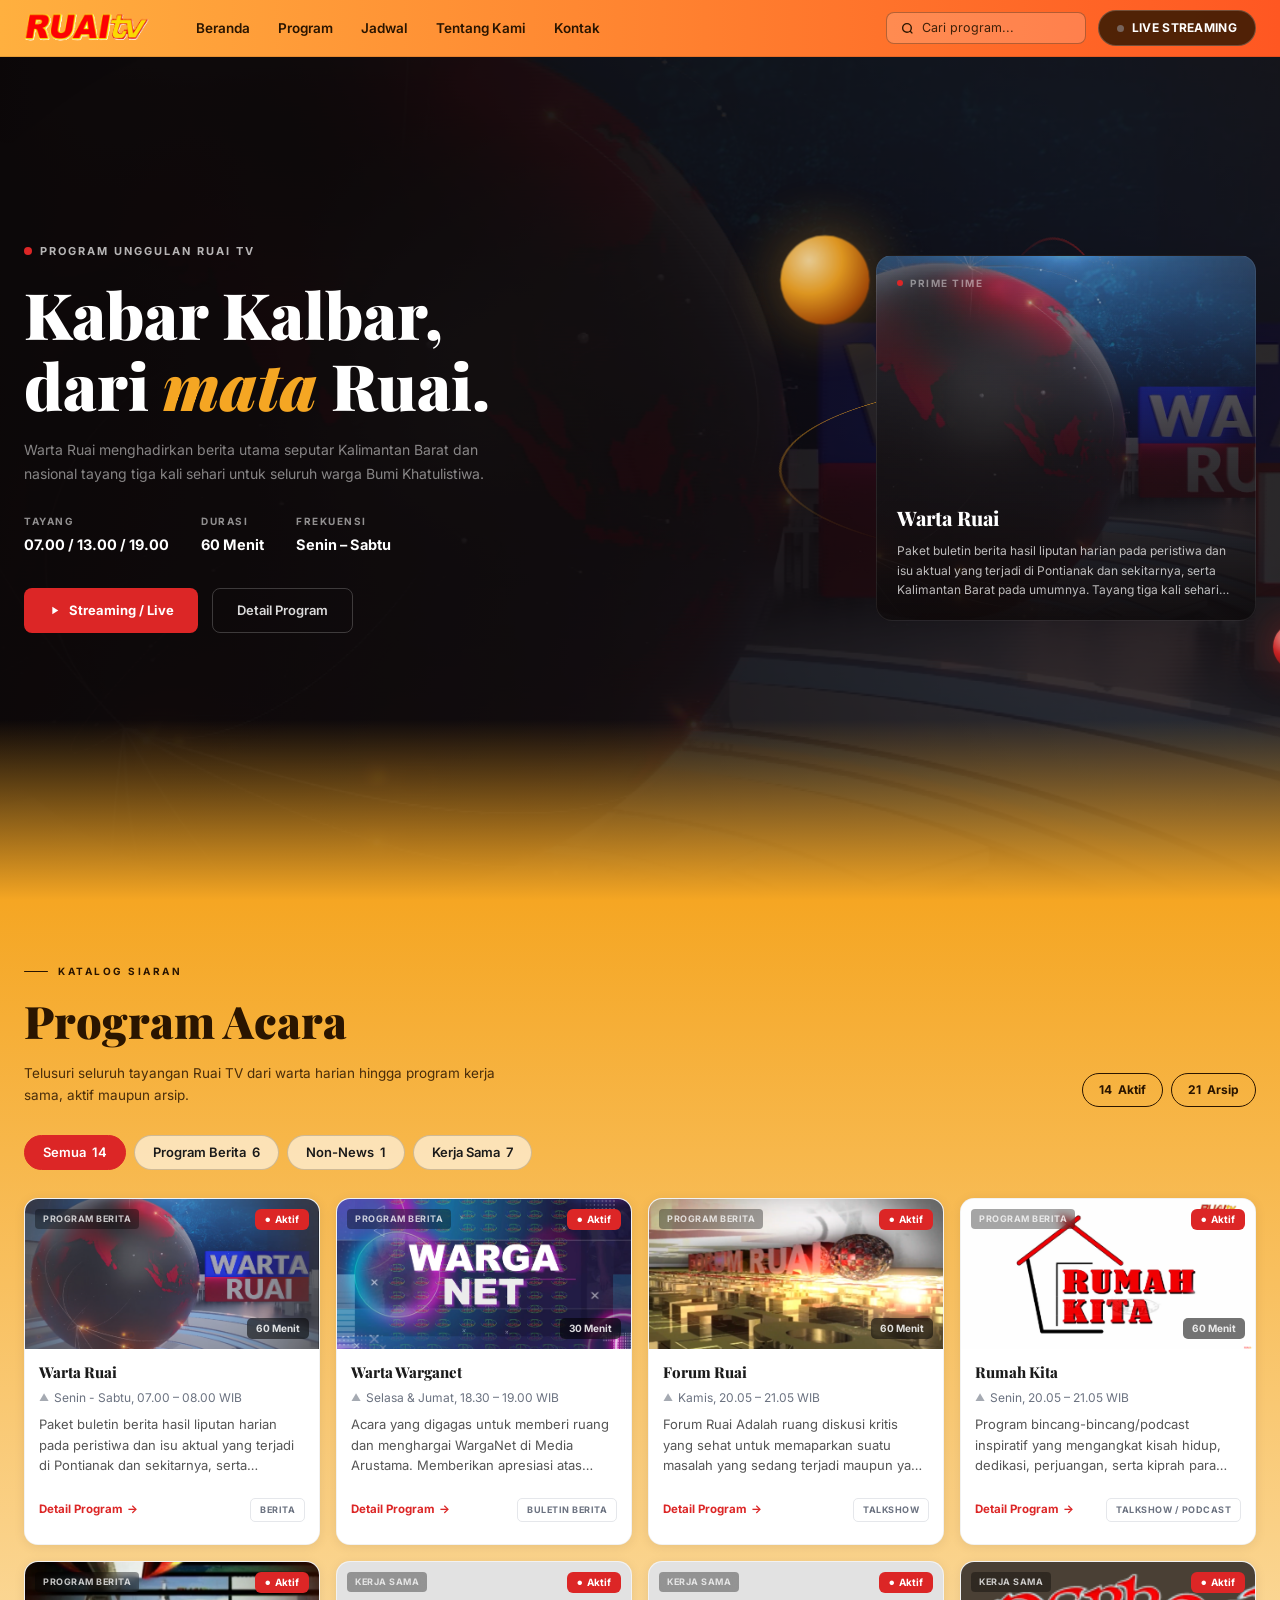
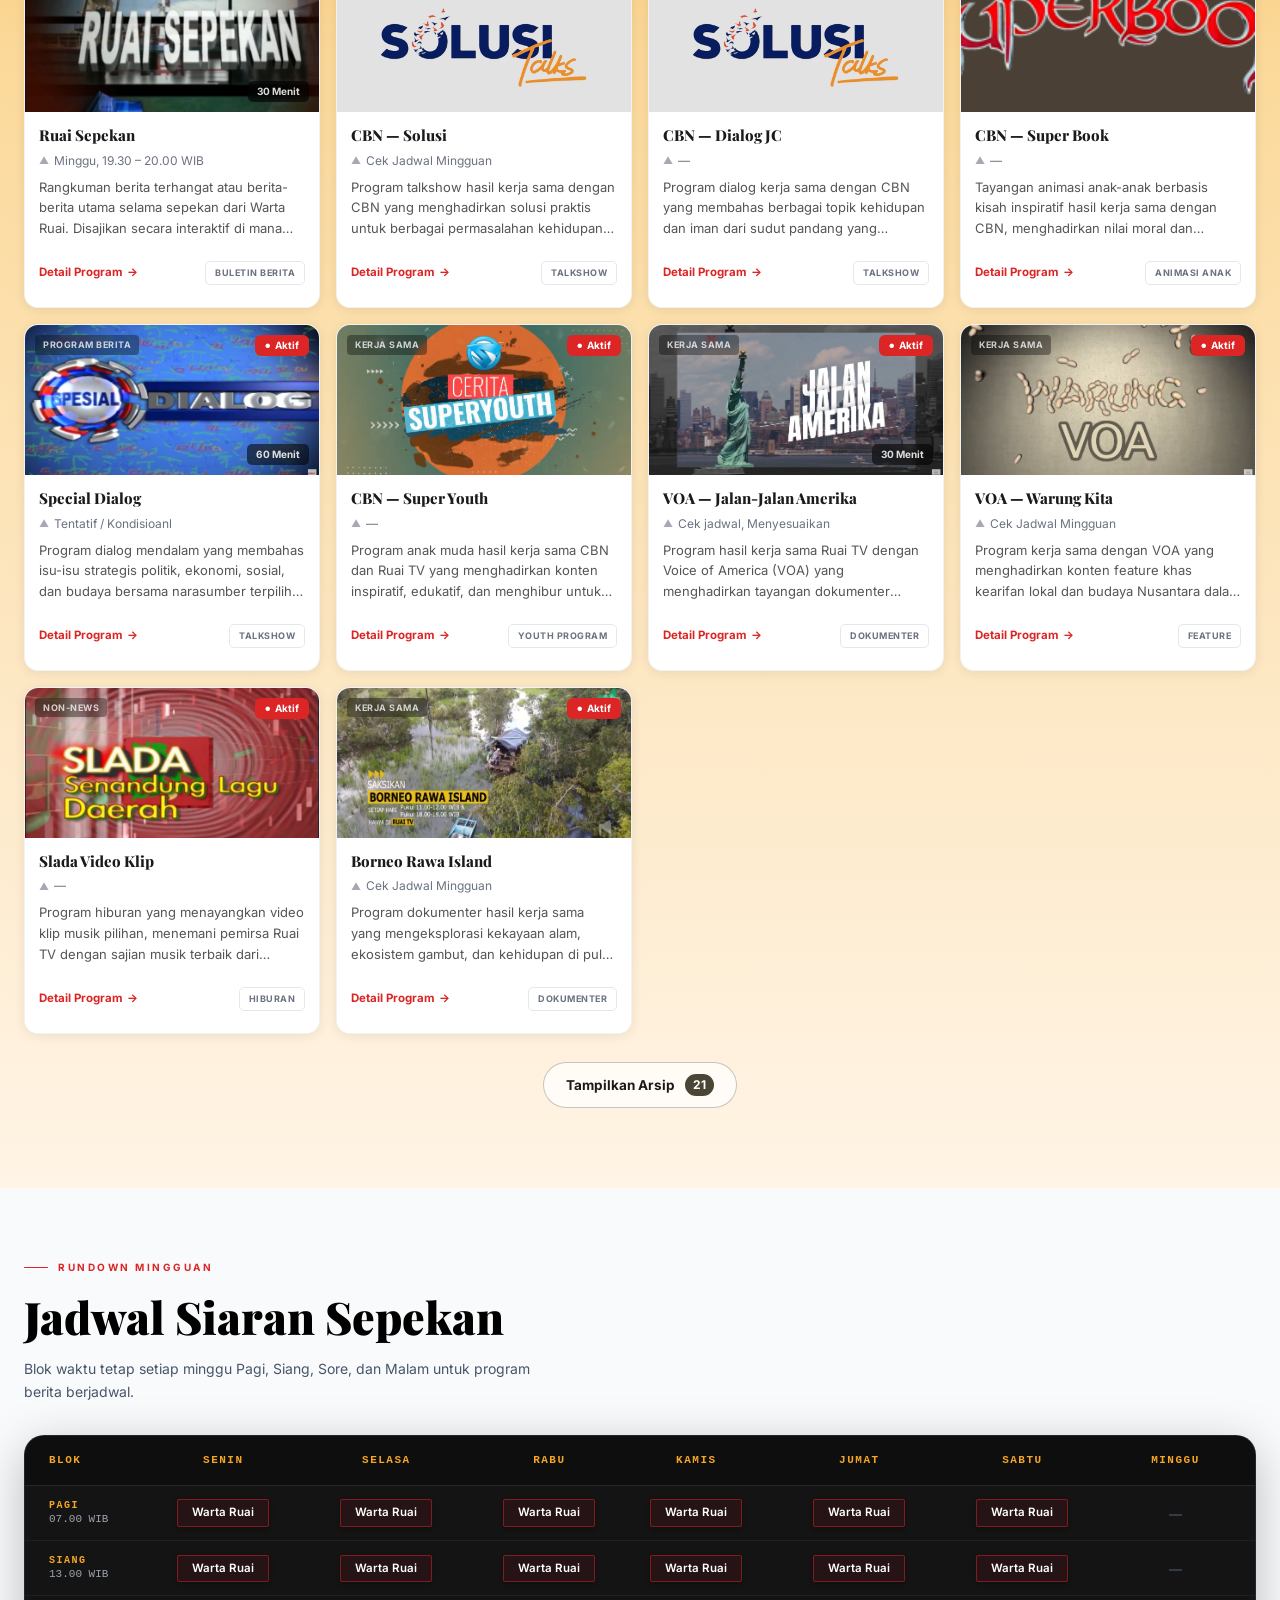
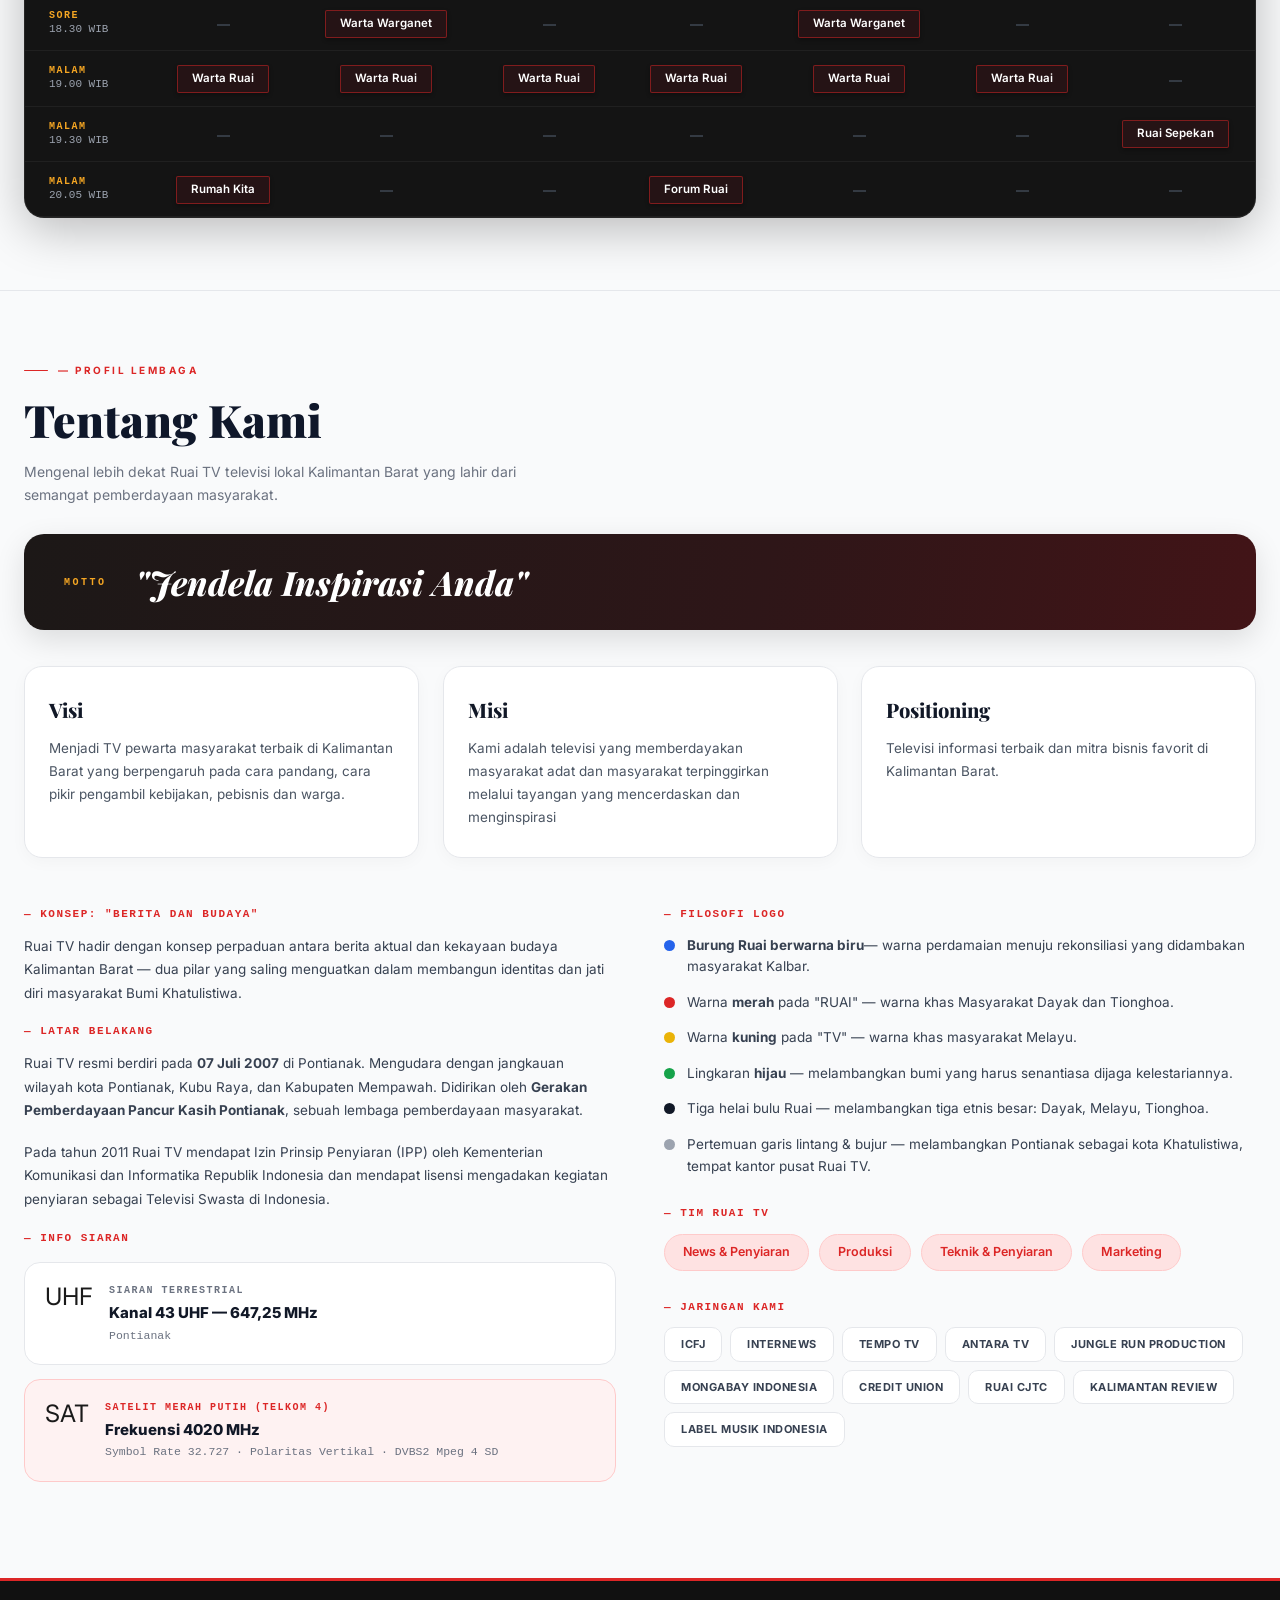
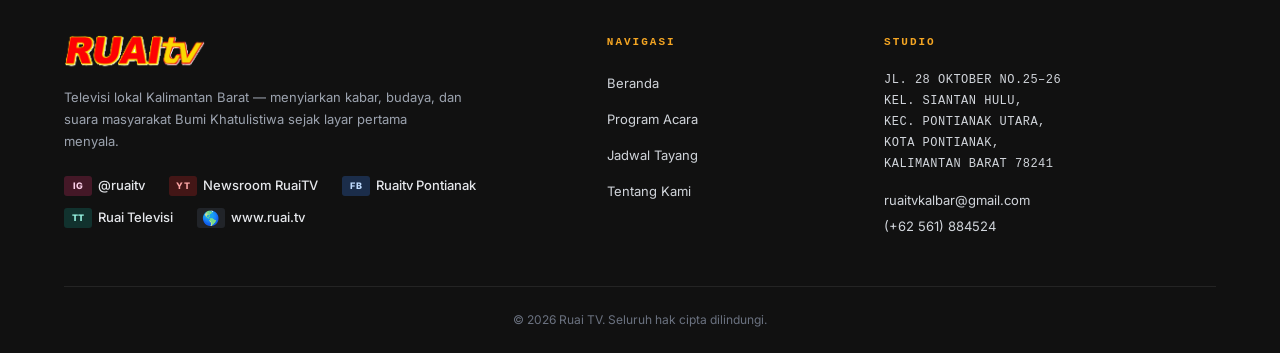
==== commit e32562f7: "feat(frontend): elemen 3D ringan (tilt kartu, orbit hero, reveal 3D) - Kartu (Prime Time, program, V" ====
--- a/index.html
+++ b/index.html
@@ -124,6 +124,16 @@
   <div class="hero-bottom-fade" aria-hidden="true"></div>
 
   <div class="hero-inner">
+    <!-- Dekorasi 3D (orbit & bola) di belakang kartu Prime Time; murni visual -->
+    <div class="hero-3d" aria-hidden="true">
+      <div class="hero-3d-stage">
+        <span class="orbit orbit-gold"></span>
+        <span class="orbit orbit-red"></span>
+        <span class="orb orb-gold"></span>
+        <span class="orb orb-red"></span>
+      </div>
+    </div>
+
     <!-- LEFT: Text content -->
     <div>
       <div class="hero-label">
@@ -573,6 +583,7 @@
 <script src="assets/js/main.js"></script>
 <script src="assets/js/catalog.js"></script>
 <script src="assets/js/schedule.js"></script>
+<script src="assets/js/fx3d.js"></script>
 
 </body>
 </html>
--- a/assets/css/style.css
+++ b/assets/css/style.css
@@ -13,6 +13,7 @@
   --dark-hero:  #0C0809;
   --dark-card:  #4B4535;   /* arsip card bg */
   --cream:      #FFF4E6;
+  --on-orange:  #2A1500;   /* teks di atas latar oranye (navbar, header katalog) */
   --white:      #FFFFFF;
   --gray-muted: #6B7280;
   --gray-light: #F3F4F6;
@@ -117,14 +118,14 @@
   padding: 6px 14px;
   font-size: 13.5px;
   font-weight: 600;
-  color: #ffffff;
+  color: var(--on-orange);
   text-decoration: none;
   border-radius: 6px;
   white-space: nowrap;
   transition: var(--ease);
 }
 
-.nav-links a:hover { background: rgba(0,0,0,0.07); }
+.nav-links a:hover { background: rgba(255,255,255,0.35); }
 
 /* Search bar */
 .nav-search-wrap {
@@ -132,7 +133,7 @@
   align-items: center;
   gap: 8px;
   background: rgba(255, 255, 255, 0.18);
-  border: 1.5px solid rgba(255, 255, 255, 0.45);
+  border: 1.5px solid rgba(42, 21, 0, 0.35);
   border-radius: 8px;
   padding: 6px 14px;
   flex-shrink: 0;
@@ -141,28 +142,28 @@
 }
 
 .nav-search-wrap:hover {
-  background: rgba(255, 255, 255, 0.25);
-  border-color: rgba(255, 255, 255, 0.7);
+  background: rgba(255, 255, 255, 0.3);
+  border-color: rgba(42, 21, 0, 0.6);
 }
 
 .nav-search-wrap:focus-within {
-  background: rgba(255, 255, 255, 0.3);
-  border-color: #FFFFFF;
-  box-shadow: 0 0 0 3px rgba(255, 255, 255, 0.25);
-}
-
-.nav-search-wrap svg { color: #ffffff; flex-shrink: 0; }
+  background: rgba(255, 255, 255, 0.45);
+  border-color: var(--on-orange);
+  box-shadow: 0 0 0 3px rgba(42, 21, 0, 0.18);
+}
+
+.nav-search-wrap svg { color: var(--on-orange); flex-shrink: 0; }
 
 .nav-search-wrap input {
   border: none;
   background: transparent;
   font-size: 12.5px;
-  color: #ffffff;
+  color: var(--on-orange);
   width: 100%;
   outline: none;
 }
 
-.nav-search-wrap input::placeholder { color: rgba(255, 255, 255, 0.85); }
+.nav-search-wrap input::placeholder { color: rgba(42, 21, 0, 0.9); }
 
 /* Live button */
 .btn-live-nav {
@@ -201,9 +202,9 @@
 
 /* Live Indicator Offline State */
 .btn-live-nav.is-offline {
-  background: rgba(0, 0, 0, 0.25);
-  border: 1px solid rgba(255, 255, 255, 0.3);
-  color: rgba(255, 255, 255, 0.75);
+  background: rgba(42, 21, 0, 0.82);
+  border: 1px solid rgba(255, 255, 255, 0.2);
+  color: #FFFFFF;
   box-shadow: none;
 }
 
@@ -243,11 +244,11 @@
   cursor: pointer;
   margin-left: auto;
 }
-.menu-toggle span { display: block; width: 20px; height: 2px; background: #FFFFFF; border-radius: 2px; }
+.menu-toggle span { display: block; width: 20px; height: 2px; background: var(--on-orange); border-radius: 2px; }
 
 #mobile-menu {
   background: linear-gradient(90deg, #FFB03F 0%, #FF5722 100%);
-  border-top: 1px solid rgba(255,255,255,0.15);
+  border-top: 1px solid rgba(42,21,0,0.12);
   max-height: 0;
   overflow: hidden;
   transition: max-height 0.3s ease;
@@ -259,11 +260,11 @@
   padding: 12px 24px;
   font-size: 14px;
   font-weight: 600;
-  color: #FFFFFF;
+  color: var(--on-orange);
   text-decoration: none;
-  border-bottom: 1px solid rgba(255,255,255,0.1);
-}
-#mobile-menu a:hover { background: rgba(255,255,255,0.1); }
+  border-bottom: 1px solid rgba(42,21,0,0.12);
+}
+#mobile-menu a:hover { background: rgba(255,255,255,0.3); }
 
 
 /* ════════════════════════════════════════════════════════════
@@ -598,19 +599,19 @@
 
 /* ─── 1. KATALOG SIARAN SECTION (#program) — Serba Putih ─── */
 #program .section-eyebrow-line {
-  color: #FFFFFF !important;
+  color: var(--on-orange) !important;
 }
 
 #program .section-eyebrow-line::before {
-  background: #FFFFFF !important;
+  background: var(--on-orange) !important;
 }
 
 #program .section-title-dark {
-  color: #FFFFFF !important;
+  color: var(--on-orange) !important;
 }
 
 #program .section-sub-dark {
-  color: rgba(255, 255, 255, 0.9) !important;
+  color: rgba(42, 21, 0, 0.85) !important;
 }
 
 /* ─── 2. JADWAL SIARAN SECTION (#jadwal) — Rundown Merah, Title Hitam ─── */
@@ -650,9 +651,9 @@
   border-radius: 20px;
   font-size: 12px;
   font-weight: 700;
-  border: 1.5px solid rgb(255, 255, 255);
+  border: 1.5px solid var(--on-orange);
   background: transparent;
-  color: rgb(255, 255, 255);
+  color: var(--on-orange);
   cursor: default;
 }
 
@@ -707,8 +708,9 @@
   box-shadow: 0 2px 12px rgba(0,0,0,0.08);
   cursor: pointer;
   transition: var(--ease);
-  animation: cardIn 0.3s ease both;
+  animation: cardIn 0.3s ease backwards;
   border: 1px solid rgba(0,0,0,0.05);
+  position: relative;
 }
 
 @keyframes cardIn {
@@ -953,13 +955,14 @@
   max-height: 90vh;
   overflow-y: auto;
   box-shadow: 0 24px 80px rgba(0,0,0,0.4);
-  transform: scale(0.9) translateY(20px);
-  transition: transform 0.35s cubic-bezier(0.34,1.56,0.64,1);
+  transform: perspective(1100px) rotateX(10deg) scale(0.92) translateY(24px);
+  transform-origin: 50% 0;
+  transition: transform 0.45s cubic-bezier(0.34,1.56,0.64,1);
   scrollbar-width: thin;
   scrollbar-color: var(--red) transparent;
 }
 
-.modal-overlay.open .modal-box { transform: scale(1) translateY(0); }
+.modal-overlay.open .modal-box { transform: perspective(1100px) rotateX(0) scale(1) translateY(0); }
 
 .modal-box::-webkit-scrollbar { width: 4px; }
 .modal-box::-webkit-scrollbar-thumb { background: var(--red); border-radius: 4px; }
@@ -1729,3 +1732,142 @@
   font-size: 13px;
   color: #9CA3AF;
 }
+
+/* ════════════════════════════════════════════════════════════
+   3D & GERAK  (dikendalikan assets/js/fx3d.js; mati otomatis di
+   layar sentuh dan saat pengguna memilih "kurangi gerakan")
+════════════════════════════════════════════════════════════ */
+
+/* ── Tilt kartu ── */
+.vmp-card, .siaran-card, .motto-banner { position: relative; }
+
+.program-card.is-tilting,
+.hero-primetime-card.is-tilting,
+.vmp-card.is-tilting,
+.siaran-card.is-tilting,
+.motto-banner.is-tilting {
+  transform: perspective(900px) rotateX(var(--rx, 0deg)) rotateY(var(--ry, 0deg)) translateY(-4px);
+  transition: transform 0.08s linear, box-shadow 0.3s ease;
+  will-change: transform;
+  box-shadow: 0 18px 44px rgba(0, 0, 0, 0.22);
+}
+
+/* Kilau cahaya mengikuti kursor */
+.tilt-glare {
+  position: absolute;
+  inset: 0;
+  border-radius: inherit;
+  pointer-events: none;
+  opacity: 0;
+  background: radial-gradient(circle at var(--mx, 50%) var(--my, 50%), rgba(255, 255, 255, 0.28), transparent 58%);
+  transition: opacity 0.25s ease;
+  z-index: 5;
+}
+
+.is-tilting > .tilt-glare { opacity: 1; }
+
+/* ── Reveal 3D saat scroll ── */
+.reveal {
+  opacity: 0;
+  transform: perspective(1000px) translateY(36px) rotateX(10deg);
+  transform-origin: 50% 100%;
+  transition: opacity 0.7s ease var(--reveal-delay, 0ms),
+              transform 0.85s cubic-bezier(0.2, 0.7, 0.2, 1) var(--reveal-delay, 0ms);
+}
+
+.reveal.in-view {
+  opacity: 1;
+  transform: perspective(1000px) translateY(0) rotateX(0);
+}
+
+/* ── Hero: orbit & bola 3D di belakang kartu Prime Time ── */
+.hero-3d {
+  position: absolute;
+  right: -66px;
+  top: 50%;
+  width: 560px;
+  height: 560px;
+  margin-top: -280px;
+  perspective: 1200px;
+  pointer-events: none;
+  z-index: -1;
+  opacity: 0.9;
+}
+
+.hero-3d-stage {
+  position: absolute;
+  inset: 0;
+  transform-style: preserve-3d;
+  transform: rotateX(calc(var(--hy, 0) * -7deg)) rotateY(calc(var(--hx, 0) * 9deg));
+  transition: transform 0.3s ease-out;
+}
+
+/* Cincin dengan busur bercahaya yang berputar mengelilingi orbit */
+.orbit {
+  position: absolute;
+  border-radius: 50%;
+  transform-style: preserve-3d;
+  -webkit-mask: radial-gradient(farthest-side, transparent calc(100% - 3px), #000 calc(100% - 2px));
+          mask: radial-gradient(farthest-side, transparent calc(100% - 3px), #000 calc(100% - 2px));
+}
+
+.orbit-gold {
+  inset: 0;
+  background: conic-gradient(from 0deg, transparent 0 58%, rgba(245, 166, 35, 0.95) 100%);
+  transform: rotateX(72deg) rotateZ(0deg);
+  animation: orbit-spin-gold 16s linear infinite;
+}
+
+.orbit-red {
+  inset: 70px;
+  background: conic-gradient(from 90deg, transparent 0 62%, rgba(220, 38, 38, 0.95) 100%);
+  transform: rotateY(68deg) rotateZ(0deg);
+  animation: orbit-spin-red 22s linear infinite reverse;
+}
+
+@keyframes orbit-spin-gold {
+  from { transform: rotateX(72deg) rotateZ(0deg); }
+  to   { transform: rotateX(72deg) rotateZ(360deg); }
+}
+
+@keyframes orbit-spin-red {
+  from { transform: rotateY(68deg) rotateZ(0deg); }
+  to   { transform: rotateY(68deg) rotateZ(360deg); }
+}
+
+/* Bola bercahaya yang melayang */
+.orb {
+  position: absolute;
+  border-radius: 50%;
+  animation: orb-float 7s ease-in-out infinite;
+}
+
+.orb-gold {
+  width: 84px; height: 84px;
+  left: 2%; top: 14%;
+  background: radial-gradient(circle at 32% 28%, #FFE0A0 0%, #F5A623 38%, #B45309 72%, #3A1B00 100%);
+  box-shadow: 0 0 60px rgba(245, 166, 35, 0.45);
+  transform: translateZ(70px);
+}
+
+.orb-red {
+  width: 46px; height: 46px;
+  right: 6%; bottom: 12%;
+  background: radial-gradient(circle at 32% 28%, #FFB3A8 0%, #DC2626 42%, #7F1010 78%, #2A0505 100%);
+  box-shadow: 0 0 40px rgba(220, 38, 38, 0.5);
+  transform: translateZ(40px);
+  animation-delay: -3s;
+  animation-duration: 9s;
+}
+
+@keyframes orb-float {
+  0%, 100% { translate: 0 0; }
+  50%      { translate: 0 -16px; }
+}
+
+/* Dekorasi hero hanya saat kartu Prime Time tampil; tidak untuk layar kecil / kurang gerak */
+@media (max-width: 980px) { .hero-3d { display: none; } }
+@media (prefers-reduced-motion: reduce) {
+  .hero-3d { display: none; }
+  .reveal { opacity: 1; transform: none; transition: none; }
+}
